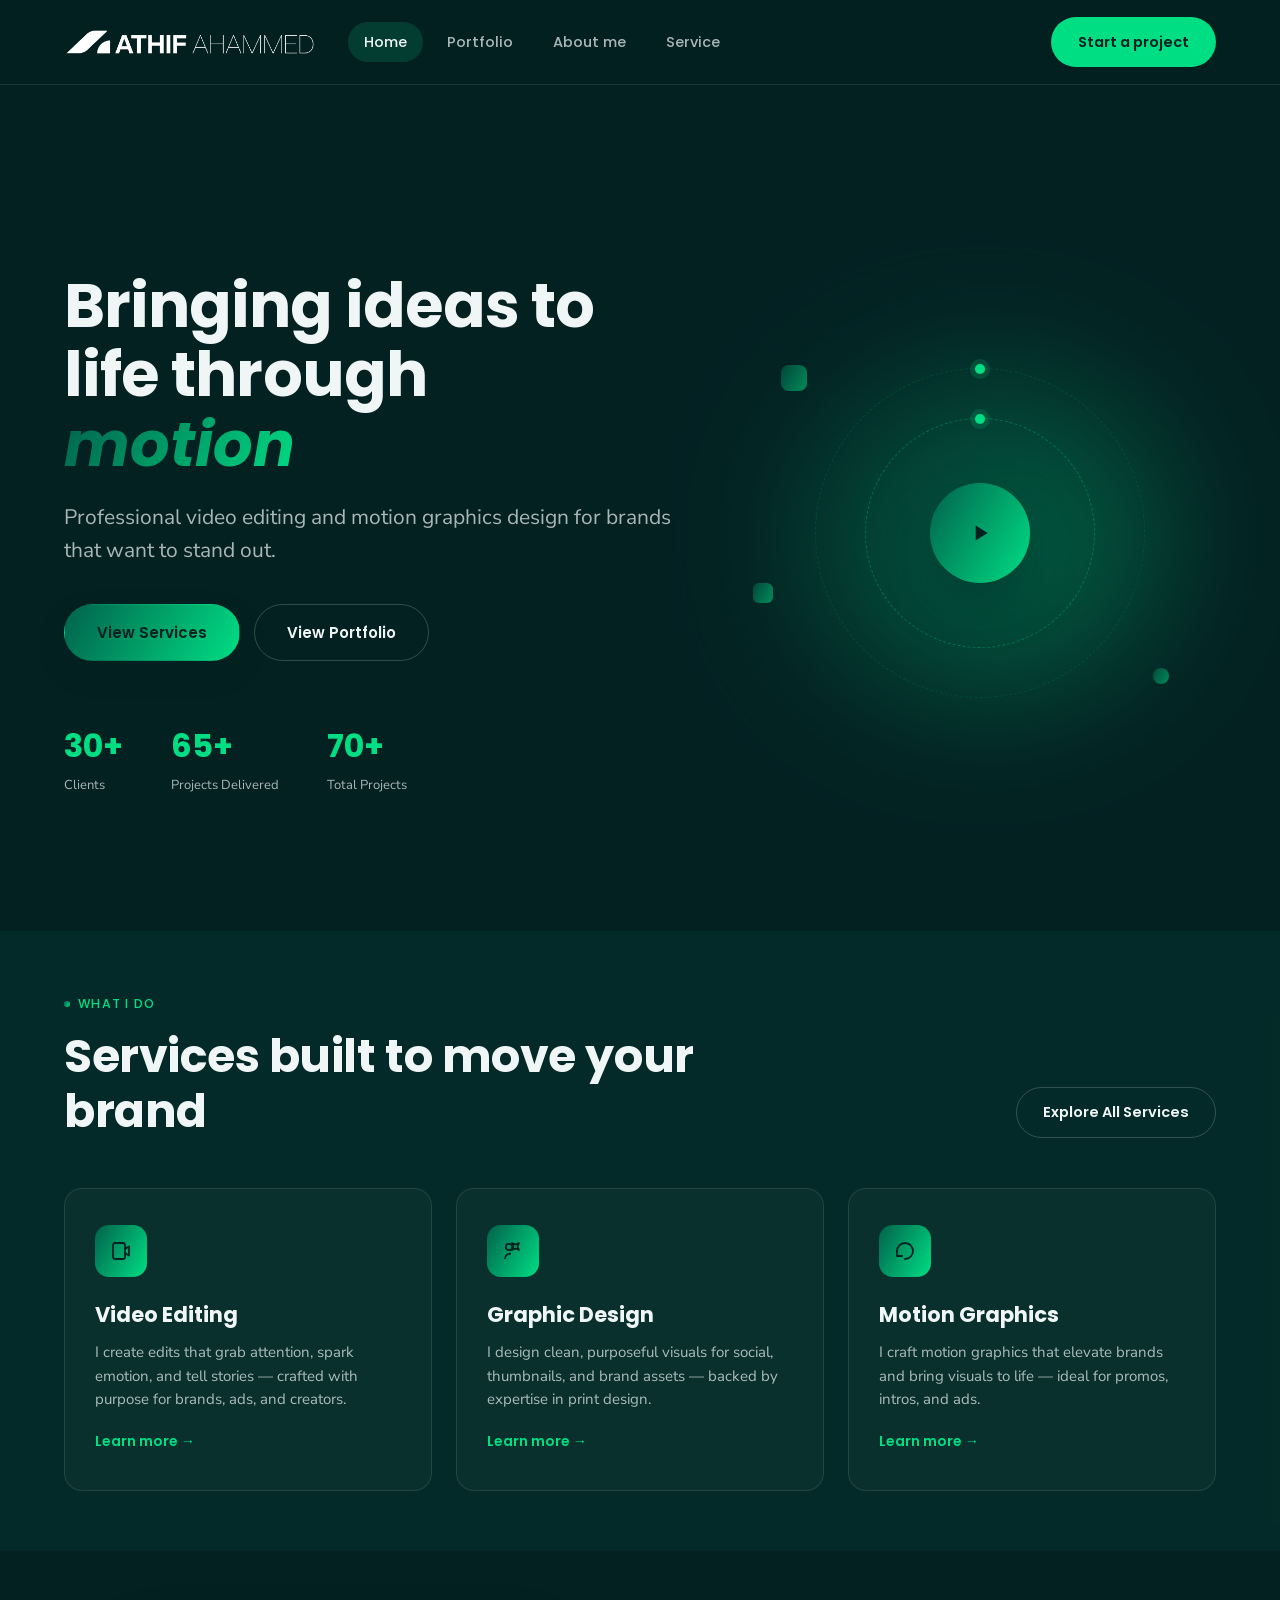
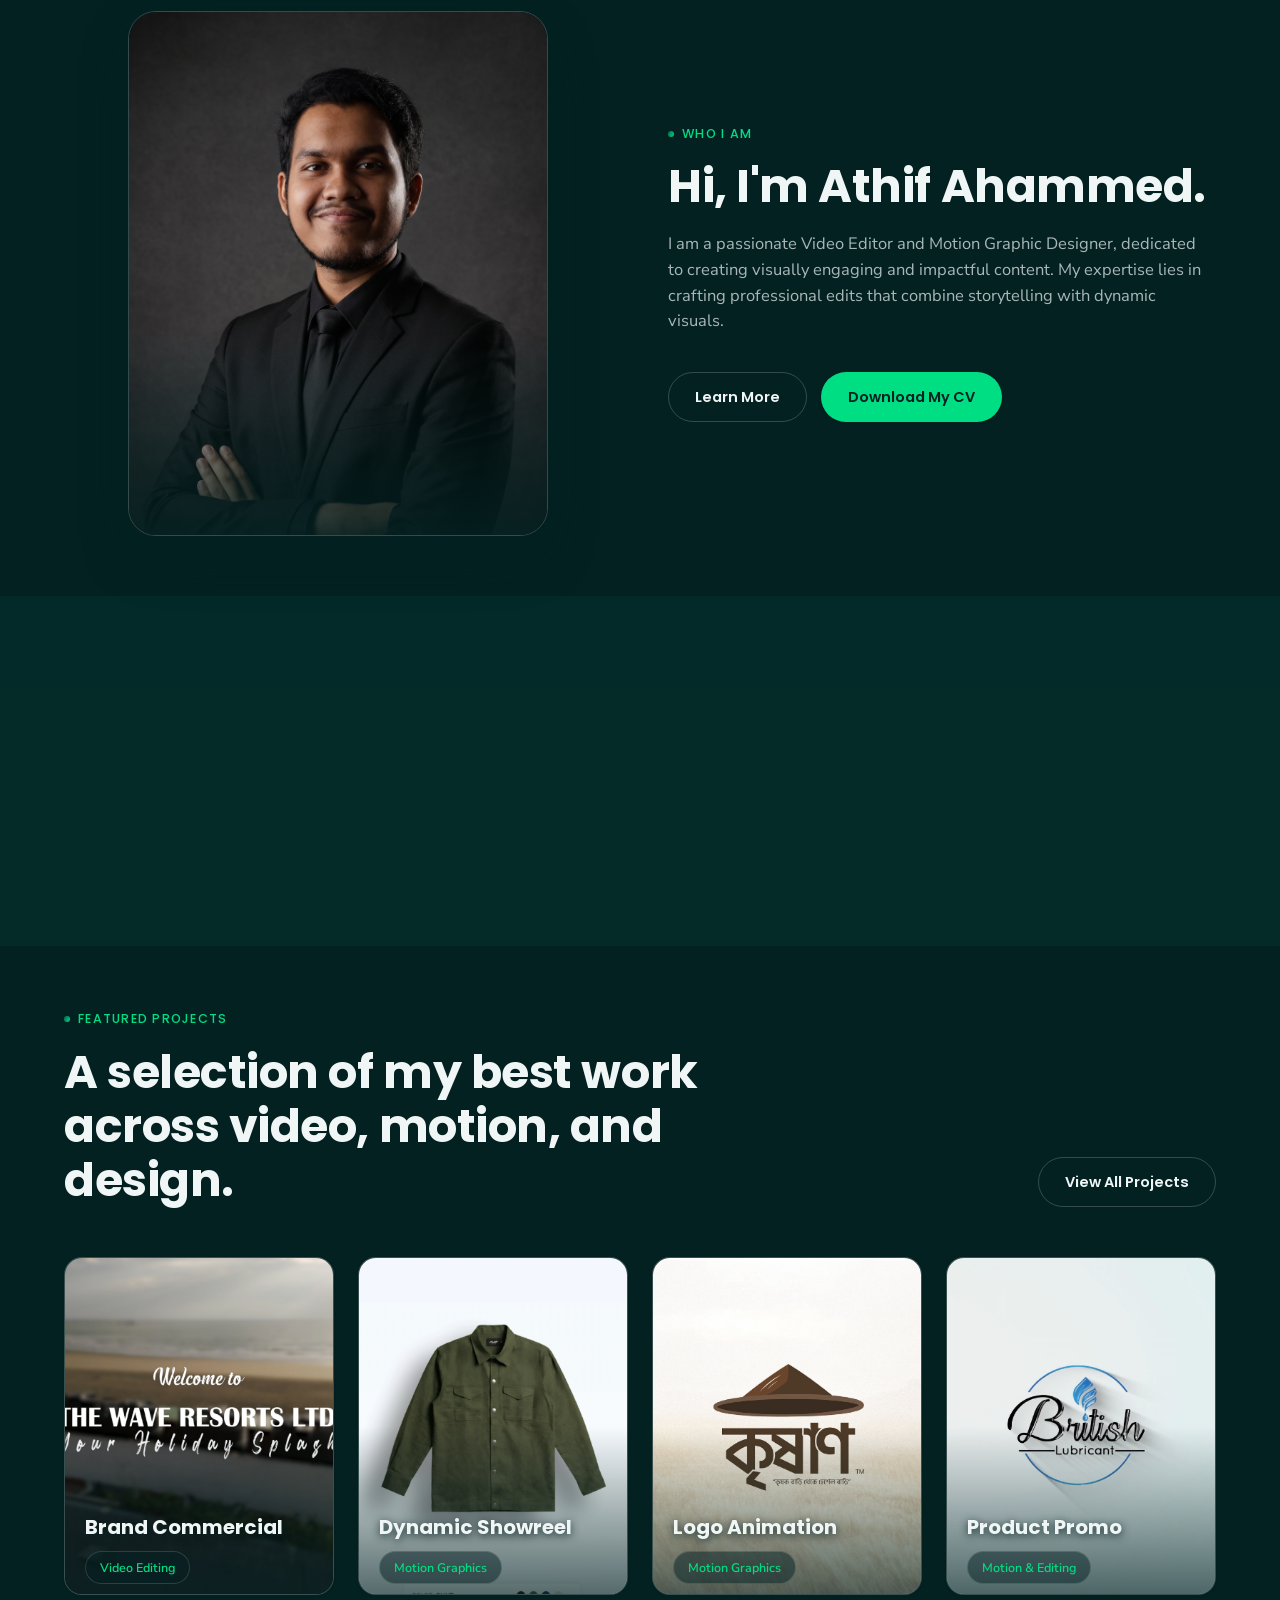
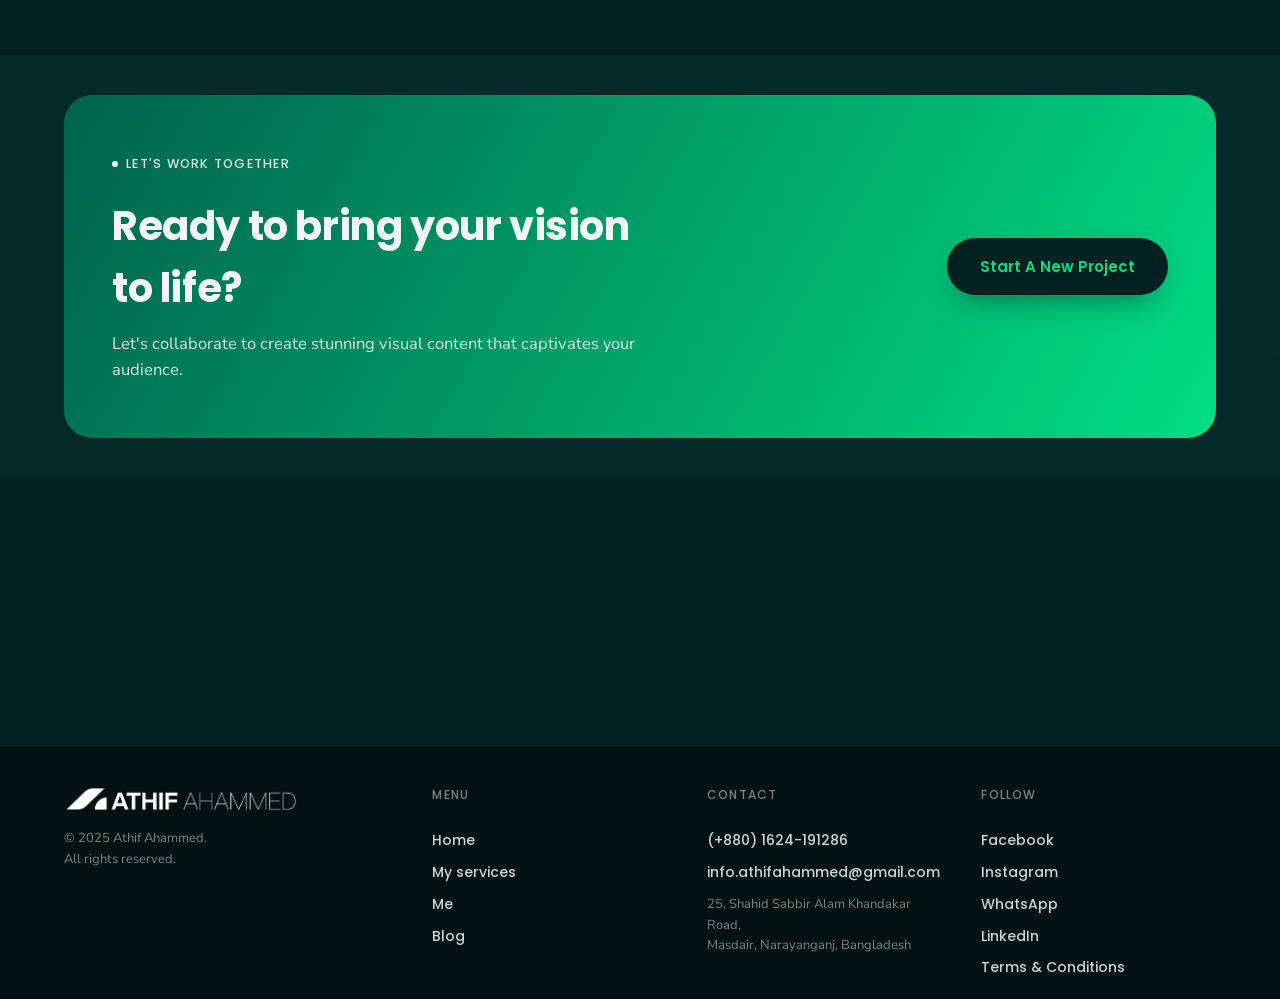
==== index.html @ 402d82b9 "update without large videos" ====
<!DOCTYPE html>
<html lang="en">
<head>
<meta charset="UTF-8">
<meta name="viewport" content="width=device-width, initial-scale=1.0">
<title>Athif Ahammed</title>
<meta name="description" content="Professional video editing and motion graphics design for brands that want to stand out.">
<link rel="preconnect" href="https://fonts.googleapis.com">
<link rel="preconnect" href="https://fonts.gstatic.com" crossorigin>
<link href="https://fonts.googleapis.com/css2?family=Nunito+Sans:opsz,wght@6..12,400;6..12,500;6..12,600;6..12,700&family=Poppins:wght@400;500;600;700;800&display=swap" rel="stylesheet"> 
<link rel="icon" type="image/svg+xml" href="assets/favicon.svg">
<link rel="stylesheet" href="styles.css">
</head>
<body>

<header class="site-header">
  <div class="container header-row">
    <a href="./" class="logo"><img class="logo-img" src="[data-uri]" alt="Athif Ahammed"></a>

    <nav class="main-nav" id="main-nav">
      <a href="./" class="active">Home</a>
      <a href="portfolio.html">Portfolio</a>
      <a href="about.html">About me</a>
      <a href="service.html">Service</a>
    </nav>

    <a href="#start" class="btn btn-primary header-cta">Start a project</a>
    <button class="nav-toggle" id="navToggle" aria-label="Toggle menu">
      <span></span><span></span><span></span>
    </button>
  </div>
</header>

<main>

  <!-- HERO -->
  <section class="hero hero-full" id="landing-page">
    <div class="container hero-grid">
      <div class="hero-copy hero-copy-wide">
        
        <h1 class="hero-title hero-title-lg reveal">Bringing ideas to life through <span class="text-gradient">motion</span></h1>
        <p class="hero-sub hero-sub-lg reveal">Professional video editing and motion graphics design for brands that want to stand out.</p>

        <div class="hero-actions reveal">
          <a href="service.html" class="btn btn-gradient btn-lg">View Services</a>
          <a href="portfolio.html" class="btn btn-outline btn-lg">View Portfolio</a>
        </div>

        <div class="hero-stats-row reveal">
          <div class="stat"><span class="stat-num" data-count="30">0+</span><span class="stat-label">Clients</span></div>
          <div class="stat"><span class="stat-num" data-count="65">0+</span><span class="stat-label">Projects Delivered</span></div>
          <div class="stat"><span class="stat-num" data-count="70">0+</span><span class="stat-label">Total Projects</span></div>
        </div>
      </div>

      <div class="hero-illustration reveal" aria-hidden="true">
        <div class="hero-blob"></div>
        <div class="orbit orbit-2"><span class="orbit-dot"></span></div>
        <div class="orbit orbit-1"><span class="orbit-dot"></span></div>
        <div class="hero-orb">
          <svg viewBox="0 0 24 24" width="26" height="26"><path fill="currentColor" d="M8 5v14l11-7z"/></svg>
        </div>
        <span class="float-shape shape-a"></span>
        <span class="float-shape shape-b"></span>
        <span class="float-shape shape-c"></span>
      </div>
    </div>
  </section>

  <!-- WHAT I DO -->
  <section class="section" id="what-i-do">
    <div class="container">
      <div class="section-head-row reveal">
        <div>
          <p class="section-eyebrow">What I Do</p>
          <h2 class="section-title">Services built to move your brand</h2>
        </div>
        <a href="service.html" class="btn btn-outline">Explore All Services</a>
      </div>

      <div class="services-grid reveal">
        <article class="service-card">
          <span class="service-icon" aria-hidden="true">
            <svg width="24" height="24" viewBox="0 0 24 24" fill="none"><path d="M4 6a2 2 0 0 1 2-2h8a2 2 0 0 1 2 2v12a2 2 0 0 1-2 2H6a2 2 0 0 1-2-2V6Z" stroke="currentColor" stroke-width="1.8"/><path d="m16 10 4-2.5v9L16 14" stroke="currentColor" stroke-width="1.8" stroke-linejoin="round"/></svg>
          </span>
          <h3>Video Editing</h3>
          <p>I create edits that grab attention, spark emotion, and tell stories — crafted with purpose for brands, ads, and creators.</p>
          <a href="service.html" class="service-link">Learn more →</a>
        </article>
        <article class="service-card">
          <span class="service-icon" aria-hidden="true">
            <svg width="24" height="24" viewBox="0 0 24 24" fill="none"><circle cx="8" cy="8" r="3.2" stroke="currentColor" stroke-width="1.8"/><path d="M4 20c0-3.3 2.7-5.5 6-5.5M14.5 5.5 18 4l-1.5 3.5L18 11l-3.5-1.5L11 11l1.5-3.5L11 4l3.5 1.5Z" stroke="currentColor" stroke-width="1.8" stroke-linejoin="round"/></svg>
          </span>
          <h3>Graphic Design</h3>
          <p>I design clean, purposeful visuals for social, thumbnails, and brand assets — backed by expertise in print design.</p>
          <a href="service.html" class="service-link">Learn more →</a>
        </article>
        <article class="service-card">
          <span class="service-icon" aria-hidden="true">
            <svg width="24" height="24" viewBox="0 0 24 24" fill="none"><path d="M4 12a8 8 0 1 1 8 8" stroke="currentColor" stroke-width="1.8" stroke-linecap="round"/><path d="M4 12v5h5" stroke="currentColor" stroke-width="1.8" stroke-linecap="round" stroke-linejoin="round"/></svg>
          </span>
          <h3>Motion Graphics</h3>
          <p>I craft motion graphics that elevate brands and bring visuals to life — ideal for promos, intros, and ads.</p>
          <a href="service.html" class="service-link">Learn more →</a>
        </article>
      </div>
    </div>
  </section>

 <!-- WHO I AM -->
  <section class="section who-i-am" id="who-i-am">
    <div class="container who-grid reveal">
      <div class="who-media">
        <div class="portrait-frame">
          <img src="assets/Man_wearing_black_suit_2K_202608011215.jpeg" alt="Athif Ahammed">
        </div>
      </div>
      <div class="who-content">
        <p class="section-eyebrow">Who I Am</p>
        <h2 class="section-title">Hi, I'm Athif Ahammed.</h2>
        <p class="body-text">I am a passionate Video Editor and Motion Graphic Designer, dedicated to creating visually engaging and impactful content. My expertise lies in crafting professional edits that combine storytelling with dynamic visuals.</p>

        <div class="hero-actions">
          <a href="about.html" class="btn btn-outline">Learn More</a>
          <a href="https://drive.google.com/uc?export=download&id=182Mb6pX3GTIovx2ajVMn74D-AsHTv60P" class="btn btn-primary" target="_blank" rel="noopener">Download My CV</a>
        </div>
      </div>
    </div>
  </section>

  <!-- CLIENTS -->
  <section class="section clients-section">
    <div class="container reveal">
      <p class="section-eyebrow">Clients I've Worked With</p>
      <h2 class="section-title small">Trusted by brands and businesses to deliver exceptional visual content.</h2>

      <div class="clients-row">
        
        <!-- Client 1 -->
        <a href="https://www.facebook.com/impactcommbd" target="_blank" rel="noopener">
          <img src="assets/Clinet 2-01.png" alt="Impact PR">
        </a>
        
        <!-- Client 2 -->
        <a href="https://www.facebook.com/aviothiq" target="_blank" rel="noopener">
          <img src="assets/Client 3-01.png" alt="Aviothiq">
        </a>
        
        <!-- Client 3 -->
        <a href="https://www.facebook.com/exstudio59" target="_blank" rel="noopener">
          <img src="assets/Clinet 1-01.png" alt="Ex Studio 59">
        </a>
        
        <!-- Client 4 -->
        <a href="https://www.facebook.com/thewaveresorts" target="_blank" rel="noopener">
          <img src="assets/Clinet 4-01.png" alt="The Wave Resorts">
        </a>

      </div>
    </div>
  </section>

 <!-- FEATURED PROJECTS -->
  <section class="section" id="featured-projects">
    <div class="container">
      <div class="section-head-row reveal">
        <div>
          <p class="section-eyebrow">Featured Projects</p>
          <h2 class="section-title">A selection of my best work across video, motion, and design.</h2>
        </div>
        <a href="portfolio.html" class="btn btn-outline">View All Projects</a>
      </div>

      <div class="projects-grid reveal">
        
        <!-- CARD SLOT 1 -->
        <div class="project-flip-card">
          <div class="project-flip-inner">
            <!-- Front -->
            <a class="project-card project-front" href="portfolio.html">
              <img src="assets/project-pic-1-01.jpg" alt="Brand Commercial">
              <div class="project-info">
                <h3 class="project-title">Brand Commercial</h3>
                <span class="project-category">Video Editing</span>
              </div>
            </a>
            <!-- Back -->
            <a class="project-card project-back" href="portfolio.html">
              <img src="assets/project-pic-5-01.jpg" alt="Corporate Event">
              <div class="project-info">
                <h3 class="project-title">App Promotion</h3>
                <span class="project-category">Motion Graphics</span>
              </div>
            </a>
          </div>
        </div>

        <!-- CARD SLOT 2 -->
        <div class="project-flip-card">
          <div class="project-flip-inner">
            <!-- Front -->
            <a class="project-card project-front" href="portfolio.html">
              <img src="assets/project-pic-2-01.jpg" alt="Dynamic Showreel">
              <div class="project-info">
                <h3 class="project-title">Dynamic Showreel</h3>
                <span class="project-category">Motion Graphics</span>
              </div>
            </a>
            <!-- Back -->
            <a class="project-card project-back" href="portfolio.html">
              <img src="assets/project-pic-6-01.jpg" alt="Typography Animation">
              <div class="project-info">
                <h3 class="project-title">Brand Identity</h3>
                <span class="project-category">Graphic Design</span>
              </div>
            </a>
          </div>
        </div>

        <!-- CARD SLOT 3 -->
        <div class="project-flip-card">
          <div class="project-flip-inner">
            <!-- Front -->
            <a class="project-card project-front" href="portfolio.html">
              <img src="assets/project-pic-3-01.jpg" alt="Logo Animation">
              <div class="project-info">
                <h3 class="project-title">Logo Animation</h3>
                <span class="project-category">Motion Graphics</span>
              </div>
            </a>
            <!-- Back -->
            <a class="project-card project-back" href="portfolio.html">
              <img src="assets/project-pic-7-01.jpg" alt="TikTok / Reels">
              <div class="project-info">
                <h3 class="project-title">Menu Card Design</h3>
                <span class="project-category">Graphic Design</span>
              </div>
            </a>
          </div>
        </div>

        <!-- CARD SLOT 4 -->
        <div class="project-flip-card">
          <div class="project-flip-inner">
            <!-- Front -->
            <a class="project-card project-front" href="portfolio.html">
              <img src="assets/project-pic-4-01.jpg" alt="Product Promo">
              <div class="project-info">
                <h3 class="project-title">Product Promo</h3>
                <span class="project-category">Motion & Editing</span>
              </div>
            </a>
            <!-- Back -->
            <a class="project-card project-back" href="portfolio.html">
              <img src="assets/project-pic-8-01.jpg" alt="Documentary Teaser">
              <div class="project-info">
                <h3 class="project-title">Slideshow</h3>
                <span class="project-category">Motion Graphics</span>
              </div>
            </a>
          </div>
        </div>

      </div>
    </div>
  </section>

  <!-- CTA -->
  <section class="section cta-section" id="start">
    <div class="container reveal">
      <div class="cta-box">
        <div class="cta-copy">
          <p class="eyebrow">Let's Work Together</p>
          <h2 class="cta-title">Ready to bring your vision to life?</h2>
          <p class="cta-sub">Let's collaborate to create stunning visual content that captivates your audience.</p>
        </div>
        <a href="mailto:info.athifahammed@gmail.com" class="btn btn-invert btn-lg">Start A New Project</a>
      </div>
    </div>
  </section>

  <!-- NEWSLETTER -->
  <section class="section newsletter-section">
    <div class="container reveal">
      <div class="newsletter-row">
        <div>
          <p class="section-eyebrow" style="margin-bottom:6px;">Stay Inspired</p>
          <p class="newsletter-copy">Get creative tips, project updates, and exclusive resources — straight to your inbox.</p>
        </div>
        <form class="newsletter-form" onsubmit="return false;">
          <input type="email" placeholder="Your email address" required>
          <button type="submit" aria-label="Subscribe">→</button>
        </form>
      </div>
    </div>
  </section>

</main>

<footer class="site-footer">
  <div class="container footer-grid">
    <div class="footer-brand">
      <a href="./" class="logo"><img class="logo-img" src="[data-uri]" alt="Athif Ahammed"></a>
      <p>© 2025 Athif Ahammed.<br>All rights reserved.</p>
    </div>

    <div class="footer-col">
      <h4>Menu</h4>
      <a href="./">Home</a>
      <a href="service.html">My services</a>
      <a href="about.html">Me</a>
      <a href="blog.html">Blog</a>
    </div>

    <div class="footer-col">
      <h4>Contact</h4>
      <a href="tel:+8801624191286">(+880) 1624-191286</a>
      <a href="mailto:info.athifahammed@gmail.com">info.athifahammed@gmail.com</a>
      <span class="footer-address">25, Shahid Sabbir Alam Khandakar Road,<br>Masdair, Narayanganj, Bangladesh</span>
    </div>

    <div class="footer-col">
      <h4>Follow</h4>
      <a href="https://www.facebook.com/m.athif.ahammed" target="_blank" rel="noopener">Facebook</a>
      <a href="https://www.instagram.com/athif.ahammed_/" target="_blank" rel="noopener">Instagram</a>
      <a href="http://wa.me/+88016724191286" target="_blank" rel="noopener">WhatsApp</a>
      <a href="https://www.linkedin.com/in/athif56/" target="_blank" rel="noopener">LinkedIn</a>
      <a href="terms.html">Terms &amp; Conditions</a>
    </div>
  </div>
</footer>

<script src="script.js"></script>
</body>
</html>
---- styles.css ----
/* =====================================================================
   Athif Ahammed — portfolio
   Strict rule: strictly 4 brand colors used (Dark Theme) + Brand Fonts
   ===================================================================== */

:root{
  /* ---- brand palette (only these four) ---- */
  --c-dark:    #042122;
  --c-teal:    #01624c;
  --c-mint:    #00de84;
  --c-light:   #f0f6f6;

  /* ---- roles for Dark Theme ---- */
  --bg:      var(--c-dark);
  --surface: rgba(240, 246, 246, 0.03);      /* Faint light for cards */
  --band:    rgba(1, 98, 76, 0.15);          /* Subtle teal band for alternating sections */
  --ink:     var(--c-light);                 /* Light text on dark bg */
  --ink-dim: rgba(240, 246, 246, 0.7);       /* Dimmed light text */
  --ink-faint: rgba(240, 246, 246, 0.4);
  --line:    rgba(240, 246, 246, 0.1);
  --line-strong: rgba(240, 246, 246, 0.2);
  --on-dark: var(--c-dark);          
  --on-dark-dim: rgba(4, 33, 34, 0.8);
  --accent:  var(--c-mint);
  --gradient: linear-gradient(120deg, var(--c-teal) 0%, var(--c-mint) 100%);

  --radius-lg: 28px;
  --radius: 18px;
  --radius-sm: 10px;
  --radius-pill: 999px;

  /* ---- Brand Fonts ---- */
  --font-display: 'Poppins', sans-serif;
  --font-body: 'Nunito Sans', sans-serif;
  --font-mono: 'Poppins', sans-serif; /* Replaced the old monospace font to stick strictly to your brand fonts */
  
  --container: 1200px;

  --shadow-sm: 0 1px 2px rgba(4,33,34,.5), 0 1px 1px rgba(4,33,34,.3);
  --shadow-md: 0 12px 32px -12px rgba(4,33,34,.6);
  --shadow-lg: 0 24px 60px -20px rgba(4,33,34,.8);
}

*{ box-sizing: border-box; margin:0; padding:0; }
html{ scroll-behavior: smooth; }
body{
  background: var(--bg);
  color: var(--ink);
  font-family: var(--font-body);
  line-height: 1.55;
  -webkit-font-smoothing: antialiased;
  overflow-x: hidden;
}
img{ max-width:100%; display:block; }
a{ color:inherit; text-decoration:none; }
.container{ max-width: var(--container); margin: 0 auto; padding: 0 24px; }

::selection{ background: var(--c-mint); color: var(--c-dark); }
a:focus-visible, button:focus-visible, input:focus-visible{
  outline: 2px solid var(--c-mint);
  outline-offset: 3px;
}

/* ===== Header ===== */
.site-header{
  position: sticky; top:0; z-index: 50;
  background: rgba(4, 33, 34, 0.86); /* Dark background with blur */
  backdrop-filter: blur(12px);
  border-bottom: 1px solid var(--line);
}
.header-row{ display:flex; align-items:center; gap: 32px; height: 84px; }
.logo{ display:flex; align-items:center; white-space: nowrap; }
.logo-img{ height: 28px; width: auto; display:block; filter: brightness(0) invert(1); } /* Make logo white for dark theme */
.footer-brand .logo-img{ height: 26px; }

.main-nav{ display:flex; gap: 8px; margin-right: auto; }
.main-nav a{
  font-family: var(--font-display);
  font-size: 14.5px; font-weight: 500;
  color: var(--ink-dim);
  padding: 9px 16px;
  border-radius: var(--radius-pill);
  transition: color .15s, background .15s;
}
.main-nav a:hover{ color: var(--ink); background: rgba(240, 246, 246, 0.05); }
.main-nav a.active{ color: var(--ink); background: rgba(0, 222, 132, 0.15); }

.header-cta{ white-space: nowrap; }
.nav-toggle{
  display:none; flex-direction:column; gap:5px;
  background:none; border:none; cursor:pointer; padding: 8px;
}
.nav-toggle span{ width:22px; height:2px; background: var(--ink); display:block; }

/* ===== Buttons ===== */
.btn{
  display:inline-flex; align-items:center; justify-content:center;
  font-family: var(--font-display);
  font-size: 14.5px; font-weight: 600;
  padding: 13px 26px;
  border-radius: var(--radius-pill);
  border: 1.5px solid transparent;
  transition: transform .15s ease, background .15s ease, color .15s ease, border-color .15s ease, box-shadow .15s ease;
  cursor: pointer;
}
.btn:hover{ transform: translateY(-2px); }
.btn-primary{ background: var(--c-mint); color: var(--c-dark); box-shadow: var(--shadow-sm); }
.btn-primary:hover{ background: var(--c-light); }
.btn-outline{ border-color: var(--line-strong); color: var(--ink); background: transparent; }
.btn-outline:hover{ border-color: var(--c-mint); color: var(--c-mint); }
.btn-ghost{ color: var(--ink-dim); font-size: 14px; padding: 10px 16px; }
.btn-ghost:hover{ color: var(--c-mint); }
.btn-gradient{ background: var(--gradient); color: var(--c-dark); box-shadow: var(--shadow-md); }
.btn-gradient:hover{ filter: brightness(1.15); }
.btn-invert{ background: var(--c-dark); color: var(--c-mint); box-shadow: var(--shadow-md); }
.btn-invert:hover{ background: var(--c-teal); color: var(--c-light); }
.btn-lg{ padding: 16px 32px; font-size: 15px; }

/* ===== Reveal on scroll / load ===== */
.reveal{ opacity:0; transform: translateY(20px); transition: opacity .7s ease, transform .7s ease; }
.reveal.in-view{ opacity:1; transform: translateY(0); }
.eyebrow.reveal{ transition-delay: .05s; }
.hero-title.reveal{ transition-delay: .18s; }
.hero-sub.reveal{ transition-delay: .34s; }
.hero-actions.reveal{ transition-delay: .48s; }
.hero-stats-row.reveal{ transition-delay: .62s; }
.hero-illustration.reveal{ transition-delay: .3s; }

/* ===== Eyebrows / section titles ===== */
.eyebrow, .section-eyebrow{
  font-family: var(--font-mono);
  font-weight: 500;
  font-size: 12.5px;
  letter-spacing: .1em;
  text-transform: uppercase;
  color: var(--c-mint);
  margin-bottom: 16px;
  display:inline-block;
}
.eyebrow::before, .section-eyebrow::before{
  content: ''; display:inline-block; width:6px; height:6px; border-radius:50%;
  background: var(--gradient); margin-right: 8px; transform: translateY(-1px);
}
.section-title{
  font-family: var(--font-display);
  font-weight: 700;
  font-size: clamp(28px, 3.6vw, 46px);
  line-height: 1.18;
  letter-spacing: -.01em;
  color: var(--ink);
  max-width: 22ch;
}
.section-title.small{ font-size: clamp(18px,2vw,22px); font-weight:500; color: var(--ink-dim); max-width: 46ch; }

/* ===== Hero ===== */
.hero{ min-height: 94vh; display:flex; align-items:center; padding: 110px 0 60px; }
.hero-grid{ display:grid; grid-template-columns: 1.15fr .85fr; gap: 40px; align-items:center; }
.hero-full{ text-align: left; }
.hero-copy-wide{ max-width: 720px; }
.hero-title-lg{ font-size: clamp(44px, 6.2vw, 78px); max-width: 15ch; padding-right: .05em; }
.hero-title{
  font-family: var(--font-display);
  font-weight: 700;
  font-size: clamp(38px, 5vw, 62px);
  line-height: 1.12;
  letter-spacing: -.015em;
  color: var(--ink);
  max-width: 14ch;
}
.hero-title .text-gradient{
  background: var(--gradient);
  -webkit-background-clip: text; background-clip: text;
  color: transparent;
  font-style: italic;
  letter-spacing: 0;
  padding-right: .1em;
  margin-right: -.1em;
  display: inline-block;
}
.hero-sub{ margin-top: 22px; font-size: 18px; color: var(--ink-dim); max-width: 46ch; }
.hero-sub-lg{ font-size: 21px; max-width: 54ch; }
.hero-actions{ display:flex; gap:14px; margin-top: 34px; flex-wrap: wrap; padding: 4px 4px 4px 0; }
.hero-stats-row{ display:flex; gap: 48px; margin-top: 56px; flex-wrap: wrap; }
.hero-stats-row .stat{ padding:0; margin:0; border:none; }

/* Hero illustration */
.hero-illustration{ position:relative; height: 420px; }
.hero-illustration .hero-blob{
  position:absolute; inset: 12%;
  background: var(--gradient);
  filter: blur(70px);
  opacity: .38;
  border-radius: 50%;
  animation: heroPulse 7s ease-in-out infinite;
}
.hero-orb{
  position:absolute; top:50%; left:50%;
  width: 100px; height:100px; margin: -50px 0 0 -50px;
  border-radius: 50%;
  background: var(--gradient);
  display:flex; align-items:center; justify-content:center;
  color: var(--c-dark);
  box-shadow: var(--shadow-lg);
  z-index: 2;
}
.orbit{
  position:absolute; top:50%; left:50%;
  border: 1.5px dashed rgba(0,222,132,.32);
  border-radius: 50%;
  transform: translate(-50%,-50%);
}
.orbit-1{ width: 230px; height:230px; animation: heroSpin 20s linear infinite; }
.orbit-2{ width: 330px; height:330px; border-color: rgba(1,98,76,.5); animation: heroSpin 28s linear infinite reverse; }
.orbit-dot{
  position:absolute; top:-5px; left:50%;
  width:10px; height:10px; margin-left:-5px;
  border-radius:50%; background: var(--c-mint);
  box-shadow: 0 0 0 5px rgba(0,222,132,.16);
}
.float-shape{ position:absolute; border-radius: 30%; background: var(--gradient); opacity:.55; }
.shape-a{ width:26px; height:26px; top:10%; left:8%; animation: heroFloat 5s ease-in-out infinite; }
.shape-b{ width:16px; height:16px; bottom:14%; right:10%; border-radius:50%; animation: heroFloat 6s ease-in-out infinite 1s; }
.shape-c{ width:20px; height:20px; top:62%; left:2%; animation: heroFloat 7s ease-in-out infinite .5s; }

@keyframes heroSpin{ to{ transform: translate(-50%,-50%) rotate(360deg); } }
@keyframes heroFloat{ 0%,100%{ transform: translateY(0); } 50%{ transform: translateY(-14px); } }
@keyframes heroPulse{ 0%,100%{ transform: scale(1); opacity:.38; } 50%{ transform: scale(1.07); opacity:.5; } }

/* ===== Sections ===== */
.section{ padding: 60px 0; min-height: auto; display:flex; align-items:center; }
.section > .container{ width: 100%; }
main > section:nth-of-type(odd){ background: var(--bg); }
main > section:nth-of-type(even){ background: var(--band); }
.section-head-row{ display:flex; justify-content:space-between; align-items:flex-end; gap: 24px; flex-wrap:wrap; margin-bottom: 50px; }

/* ===== Services ===== */
.services-grid{ display:grid; grid-template-columns: repeat(3,1fr); gap: 24px; }
.service-card{
  background: var(--surface);
  border: 1px solid var(--line);
  border-radius: var(--radius);
  padding: 36px 30px;
  transition: transform .2s ease, box-shadow .2s ease, border-color .2s ease;
}
.service-card:hover{ transform: translateY(-4px); box-shadow: var(--shadow-md); border-color: var(--line-strong); }
.service-icon{
  width: 52px; height:52px; border-radius: 14px;
  background: var(--gradient);
  display:flex; align-items:center; justify-content:center;
  color: var(--c-dark); margin-bottom: 22px;
}
.service-card h3{ font-family: var(--font-display); font-size: 21px; margin-bottom: 10px; }
.service-card p{ color: var(--ink-dim); font-size: 15px; margin-bottom: 18px; }
.service-link{ font-family: var(--font-display); font-size: 14px; font-weight:600; color: var(--c-mint); display:inline-flex; align-items:center; gap:6px; }
.service-link:hover{ gap: 10px; color: var(--c-light); }

/* ===== Portrait Frame (Who I Am) ===== */
.portrait-frame { 
  position: relative; 
  border-radius: var(--radius-lg); 
  overflow: hidden; 
  box-shadow: var(--shadow-lg);
  aspect-ratio: 4 / 5;
  max-width: 420px;
  margin: 0 auto;
  border: 1px solid var(--line-strong);
  
  /* Apply continuous floating animation */
  animation: cardFloat 4s ease-in-out infinite; /* Slightly slower (6s) for a premium, calm feel */
}

/* Pause the animation when mouse hovers over the picture */
.portrait-frame:hover {
  animation-play-state: paused;
}

.portrait-frame img { 
  width: 100%; 
  height: 100%; 
  object-fit: cover; 
}

.portrait-frame::after {
  content: ''; 
  position: absolute; 
  inset: 0;
  /* Adds a smooth dark fade at the bottom so it blends with the background */
  background: linear-gradient(180deg, rgba(4, 33, 34, 0) 60%, rgba(4, 33, 34, 0.85) 100%);
}


/* Transparent play button */
.play-btn{
  position:absolute; top:50%; left:50%; transform: translate(-50%,-50%); z-index:1;
  width: 80px; height:80px; border-radius:50%;
  background: rgba(1, 98, 76, 0.5); /* Transparent Teal */
  backdrop-filter: blur(6px); /* Glass Blur Effect */
  color: var(--c-light);
  display:flex; align-items:center; justify-content:center;
  box-shadow: var(--shadow-lg);
  transition: transform .2s ease, background .2s ease;
}
.play-btn:hover{ 
  transform: translate(-50%,-50%) scale(1.08); 
  background: rgba(1, 98, 76, 0.75); 
}

/* ===== Who I Am ===== */
.who-grid{ display:grid; grid-template-columns: 1fr 1fr; gap: 56px; align-items:center; }
.who-media{ position:relative; }
.body-text{ color: var(--ink-dim); font-size: 16.5px; margin-top: 18px; max-width: 54ch; }
.stats-strip{ display:flex; margin-top: 40px; border-top: 1px solid var(--line); padding-top: 28px; }
.stat{ padding-right: 32px; margin-right: 32px; border-right: 1px solid var(--line); }
.stat:last-child{ border-right:none; margin-right:0; padding-right:0; }
.stat-num{
  display:block; font-family: var(--font-display); font-weight:700;
  font-size: 32px; color: var(--c-mint);
}
.stat-label{ display:block; font-size: 13px; color: var(--ink-dim); margin-top: 4px; }

/* ===== Clients ===== */
.clients-row{
  display:flex; 
  flex-wrap:wrap; 
  justify-content:center; /* Ekhane center kora hoyeche jate majhkhan theke show kore */
  align-items:center;
  gap: 56px; 
  margin-top: 40px;
}

.clients-row img{ 
  height: 100px; 
  width: auto; 
  max-width: 180px;
  opacity: 0.5; 
  filter: brightness(0) invert(1); 
  transition: opacity .3s ease, transform .3s ease; 
}

.clients-row a:hover img{ 
  opacity: 1; 
  filter: brightness(0) invert(1); 
  transform: translateY(-4px); 
}



/* ==============================================
   Featured Projects - Individual 3D Flip Cards
   ============================================== */
.projects-grid { 
  display: grid; 
  grid-template-columns: repeat(4, 1fr); 
  gap: 24px; 
}

/* Continuous Floating Animation */
@keyframes cardFloat {
  0%, 100% { transform: translateY(0); }
  50%      { transform: translateY(-8px); }
}

/* Individual Flip Container */
.project-flip-card {
  perspective: 2000px;
  width: 100%;
  aspect-ratio: 4/5;
  animation: cardFloat 5s ease-in-out infinite;
}

/* Staggered delay for the float wave */
.project-flip-card:nth-child(1) { animation-delay: 0s; }
.project-flip-card:nth-child(2) { animation-delay: 1.2s; }
.project-flip-card:nth-child(3) { animation-delay: 2.4s; }
.project-flip-card:nth-child(4) { animation-delay: 3.6s; }

/* Pause float and add slight lift on hover */
.project-flip-card:hover {
  animation-play-state: paused;
}

/* Inner wrapper that rotates */
.project-flip-inner {
  position: relative;
  width: 100%;
  height: 100%;
  transition: transform 1.2s cubic-bezier(0.4, 0, 0.2, 1);
  transform-style: preserve-3d;
}

.project-flip-inner.is-flipped {
  transform: rotateY(180deg);
}

/* Front and Back positioning (Forces them to perfectly overlap) */
.project-front, .project-back {
  position: absolute;
  top: 0;
  left: 0;
  width: 100%;
  height: 100%;
  -webkit-backface-visibility: hidden;
  backface-visibility: hidden;
}

.project-back {
  transform: rotateY(180deg);
}

/* Base Card Styling */
.project-card {
  border-radius: var(--radius);
  overflow: hidden; 
  border: 1px solid var(--line-strong);
  box-shadow: var(--shadow-sm);
  display: block;
  background: var(--surface);
  transition: box-shadow .35s ease, border-color .35s ease;
}

.project-card img {
  width: 100%; 
  height: 100%; 
  object-fit: cover;
  transition: transform .6s cubic-bezier(0.4, 0, 0.2, 1);
}

.project-flip-card:hover .project-card img {
  transform: scale(1.08); /* Zoom image on hover */
}

/* Cinematic Overlay */
.project-card::after {
  content: '';
  position: absolute;
  inset: 0;
  background: linear-gradient(to top, rgba(4, 33, 34, 0.95) 0%, rgba(4, 33, 34, 0) 50%);
  opacity: 0.7;
  transition: opacity .35s ease;
  pointer-events: none;
}

/* Hover Glow & Darker Overlay */
.project-flip-card:hover .project-card {
  box-shadow: 0 16px 32px -10px rgba(0, 222, 132, 0.25);
  border-color: rgba(0, 222, 132, 0.4);
}
.project-flip-card:hover .project-card::after {
  opacity: 1;
}

/* Project Info Container */
.project-info {
  position: absolute;
  left: 20px;
  bottom: 20px;
  z-index: 2;
  transition: transform .35s ease;
  transform: translateY(10px);
}
.project-flip-card:hover .project-info {
  transform: translateY(0);
}

/* Main Project Title */
.project-title {
  font-family: var(--font-display);
  font-size: 20px;
  font-weight: 700;
  color: var(--c-light);
  margin-bottom: 8px;
  text-shadow: 0 2px 8px rgba(4, 33, 34, 0.9);
}

/* Category Tag (Glassmorphism) */
.project-category {
  display: inline-block;
  font-family: var(--font-body);
  font-size: 12.5px;
  font-weight: 600;
  color: var(--c-mint);
  background: rgba(4, 33, 34, 0.5);
  backdrop-filter: blur(8px);
  -webkit-backdrop-filter: blur(8px);
  border: 1px solid rgba(240, 246, 246, 0.15);
  padding: 6px 14px;
  border-radius: var(--radius-pill);
  transition: all .35s ease;
}

.project-flip-card:hover .project-category {
  background: var(--c-mint);
  color: var(--c-dark);
  border-color: var(--c-mint);
  box-shadow: 0 4px 12px rgba(0, 222, 132, 0.3);
}
  /* ==============================================
   3D Flip Container Setup for Featured Projects
   ============================================== */
.projects-flip-container {
  perspective: 2000px;
  position: relative;
  width: 100%;
}

.projects-flip-inner {
  position: relative;
  width: 100%;
  transition: transform 1.2s cubic-bezier(0.4, 0, 0.2, 1);
  transform-style: preserve-3d;
}

.projects-flip-inner.is-flipped {
  transform: rotateY(180deg); 
}

.projects-page {
  width: 100%;
  -webkit-backface-visibility: hidden;
  backface-visibility: hidden;
}

.projects-front {
  position: relative;
  z-index: 2;
  transform: rotateY(0deg);
}

.projects-back {
  position: absolute;
  top: 0;
  left: 0;
  height: 100%;
  transform: rotateY(180deg);
}
/* ===== CTA banner ===== */
.cta-section{ padding: 40px 0; }
.cta-box{
  background: var(--gradient);
  border-radius: var(--radius-lg);
  padding: 56px 48px;
  color: var(--c-dark);
  display:flex; align-items:center; justify-content:space-between; gap: 32px;
  flex-wrap: wrap;
}
.cta-box .eyebrow{ color: rgba(240, 246, 246, 0.9); }
.cta-box .eyebrow::before{ background: var(--c-light); }
.cta-copy{ max-width: 560px; }
.cta-title{
  font-family: var(--font-display); font-weight:700; color: var(--c-light);
  font-size: clamp(26px,3.4vw,40px); margin: 6px 0 12px; letter-spacing: -.01em;
}
.cta-sub{ color: rgba(240, 246, 246, 0.9); font-size: 16.5px; }

/* ===== Newsletter ===== */
.newsletter-section{ padding: 40px 0 60px; }
.newsletter-row{
  display:flex; justify-content:space-between; align-items:center; gap:32px; flex-wrap:wrap;
  background: var(--surface); border: 1px solid var(--line); border-radius: var(--radius-lg);
  padding: 44px 48px;
}
.newsletter-copy{ color: var(--ink-dim); max-width: 40ch; font-size: 15.5px; }
.newsletter-form{ display:flex; border: 1.5px solid var(--line-strong); border-radius: var(--radius-pill); overflow:hidden; }
.newsletter-form input{
  background:none; border:none; padding: 14px 20px; color: var(--ink);
  font-family: var(--font-body); font-size: 14px; width: 260px;
}
.newsletter-form input::placeholder{ color: var(--ink-faint); }
.newsletter-form button{
  background: var(--c-teal); border:none; color: var(--c-light);
  width: 52px; font-size: 18px; cursor:pointer; transition: background .15s;
}
.newsletter-form button:hover{ background: var(--c-mint); color: var(--c-dark); }

/* ===== Footer ===== */
.site-footer{ background: rgba(2, 17, 18, 1); border-top: 1px solid var(--line); color: rgba(240,246,246,.85); }
.footer-grid{
  display:grid; grid-template-columns: 1.4fr 1fr 1fr 1fr; gap: 40px;
  padding: 40px 24px 20px; 
}
.footer-brand p{ color: rgba(240,246,246,.5); font-size: 13px; margin-top: 16px; line-height:1.6; }
.footer-col h4{
  font-family: var(--font-mono); font-weight: 500; font-size:12px; letter-spacing:.1em; text-transform:uppercase;
  color: rgba(240,246,246,.5); margin-bottom: 16px;
}
.footer-col{ display:flex; flex-direction:column; gap: 10px; }
.footer-col a{ font-family: var(--font-display); font-size: 14px; font-weight: 500; color: rgba(240,246,246,.85); transition: color .15s; }
.footer-col a:hover{ color: var(--c-mint); }
.footer-address{ font-size: 13px; color: rgba(240,246,246,.5); line-height:1.6; }

/* ===== Placeholder pages ===== */
.placeholder-section{ padding-top: 140px; text-align:center; }

/* ===== Responsive ===== */
@media (max-width: 980px){
  .hero-grid{ grid-template-columns: 1fr; }
  .hero-illustration{ height: 280px; max-width: 320px; margin: 0 auto; }
  .hero-stats-row{ gap: 32px; }
  .main-nav{ display:none; }
  .nav-toggle{ display:flex; }
  .header-cta{ display:none; }
  .services-grid{ grid-template-columns: 1fr; }
  .who-grid{ grid-template-columns: 1fr; gap: 36px; }
  .projects-grid{ grid-template-columns: repeat(2,1fr); }
  .footer-grid{ grid-template-columns: 1fr 1fr; }
  .cta-box{ justify-content:flex-start; }
  
  #main-nav.open {
    background: var(--c-dark) !important;
    border-bottom: 1px solid var(--line) !important;
  }
}
@media (max-width: 560px){
  .projects-grid{ grid-template-columns: 1fr; }
  .footer-grid{ grid-template-columns: 1fr; }
  .stats-strip{ flex-wrap:wrap; gap: 20px 0; }
  .stat{ border-right:none; margin-right:0; padding-right:0; width: 50%; }
  .newsletter-row{ flex-direction:column; align-items:flex-start; padding: 32px 24px; }
  .newsletter-form input{ width: 100%; }
  .cta-box{ padding: 40px 28px; }
}

@media (prefers-reduced-motion: reduce){
  html{ scroll-behavior:auto; }
  .reveal{ transition:none; opacity:1; transform:none; }
  .btn:hover{ transform:none; }
  .hero-blob, .orbit-1, .orbit-2, .shape-a, .shape-b, .shape-c{ animation:none; }
}
/* ==============================================
   Portfolio Category Tabs
   ============================================== */
.portfolio-tabs {
  display: flex;
  gap: 12px;
  justify-content: center;
  flex-wrap: wrap;
  margin-top: 8px;
}

.tab-btn {
  background: transparent;
  border: 1px solid var(--line-strong);
  color: var(--c-light);
  padding: 8px 24px;
  border-radius: 50px;
  cursor: pointer;
  transition: all 0.3s ease;
  font-family: var(--font-body);
  font-size: 14.5px;
  font-weight: 500;
}

.tab-btn:hover {
  border-color: rgba(0, 222, 132, 0.5);
  color: var(--c-mint);
}

.tab-btn.active {
  background: var(--c-mint);
  color: var(--c-dark);
  border-color: var(--c-mint);
  font-weight: 700;
}

/* ==============================================
   Standard Project Card Animation (Non-Flip) - PORTFOLIO PAGE ONLY
   ============================================== */
/* Using direct child selector (>) so it only affects Portfolio page, not Home page */
.projects-grid > .project-card {
  position: relative;
  animation: cardFloat 5s ease-in-out infinite;
  display: block;
  aspect-ratio: 4/5; /* Keeps the cards in the exact same beautiful shape as the home page */
}

/* Add wave staggered effect */
.projects-grid > .project-card:nth-child(1) { animation-delay: 0s; }
.projects-grid > .project-card:nth-child(2) { animation-delay: 1.2s; }
.projects-grid > .project-card:nth-child(3) { animation-delay: 2.4s; }
.projects-grid > .project-card:nth-child(4) { animation-delay: 3.6s; }
.projects-grid > .project-card:nth-child(5) { animation-delay: 4.8s; }
.projects-grid > .project-card:nth-child(6) { animation-delay: 6s; }

/* Pause hover and apply glow */
.projects-grid > .project-card:hover {
  animation-play-state: paused;
  transform: translateY(-10px);
  box-shadow: 0 16px 32px -10px rgba(0, 222, 132, 0.25);
  border-color: rgba(0, 222, 132, 0.4);
}
.projects-grid > .project-card:hover::after {
  opacity: 1;
}
.projects-grid > .project-card:hover img {
  transform: scale(1.08);
}
.projects-grid > .project-card:hover .project-info {
  transform: translateY(0);
}
.projects-grid > .project-card:hover .project-category {
  background: var(--c-mint);
  color: var(--c-dark);
  border-color: var(--c-mint);
  box-shadow: 0 4px 12px rgba(0, 222, 132, 0.3);
}
/* ==============================================
   Lightbox Modal (Popup)
   ============================================== */
.lightbox-modal {
  position: fixed;
  inset: 0;
  background: rgba(2, 17, 18, 0.95); /* Apnar dark theme er sathe match kora */
  z-index: 9999;
  display: flex;
  justify-content: center;
  align-items: center;
  opacity: 0;
  pointer-events: none;
  transition: opacity 0.3s ease;
  backdrop-filter: blur(8px);
  -webkit-backdrop-filter: blur(8px);
}

.lightbox-modal.is-active {
  opacity: 1;
  pointer-events: auto;
}

.lightbox-content {
  position: relative;
  max-width: 90%;
  max-height: 90%;
  text-align: center;
  transform: scale(0.95);
  transition: transform 0.3s ease;
}

.lightbox-modal.is-active .lightbox-content {
  transform: scale(1);
}

.lightbox-content img {
  max-width: 100%;
  max-height: 80vh;
  border-radius: var(--radius);
  box-shadow: 0 20px 40px rgba(0, 0, 0, 0.6);
  object-fit: contain;
}

#lightboxCaption {
  color: var(--c-light);
  font-family: var(--font-display);
  font-size: 24px;
  margin-top: 16px;
}

.lightbox-close {
  position: absolute;
  top: 30px;
  right: 40px;
  background: rgba(240, 246, 246, 0.1);
  color: var(--c-light);
  border: none;
  font-size: 40px;
  width: 50px;
  height: 50px;
  border-radius: 50%;
  cursor: pointer;
  display: flex;
  justify-content: center;
  align-items: center;
  transition: all 0.3s ease;
  z-index: 10000;
}

.lightbox-close:hover {
  background: var(--c-mint);
  color: var(--c-dark);
}
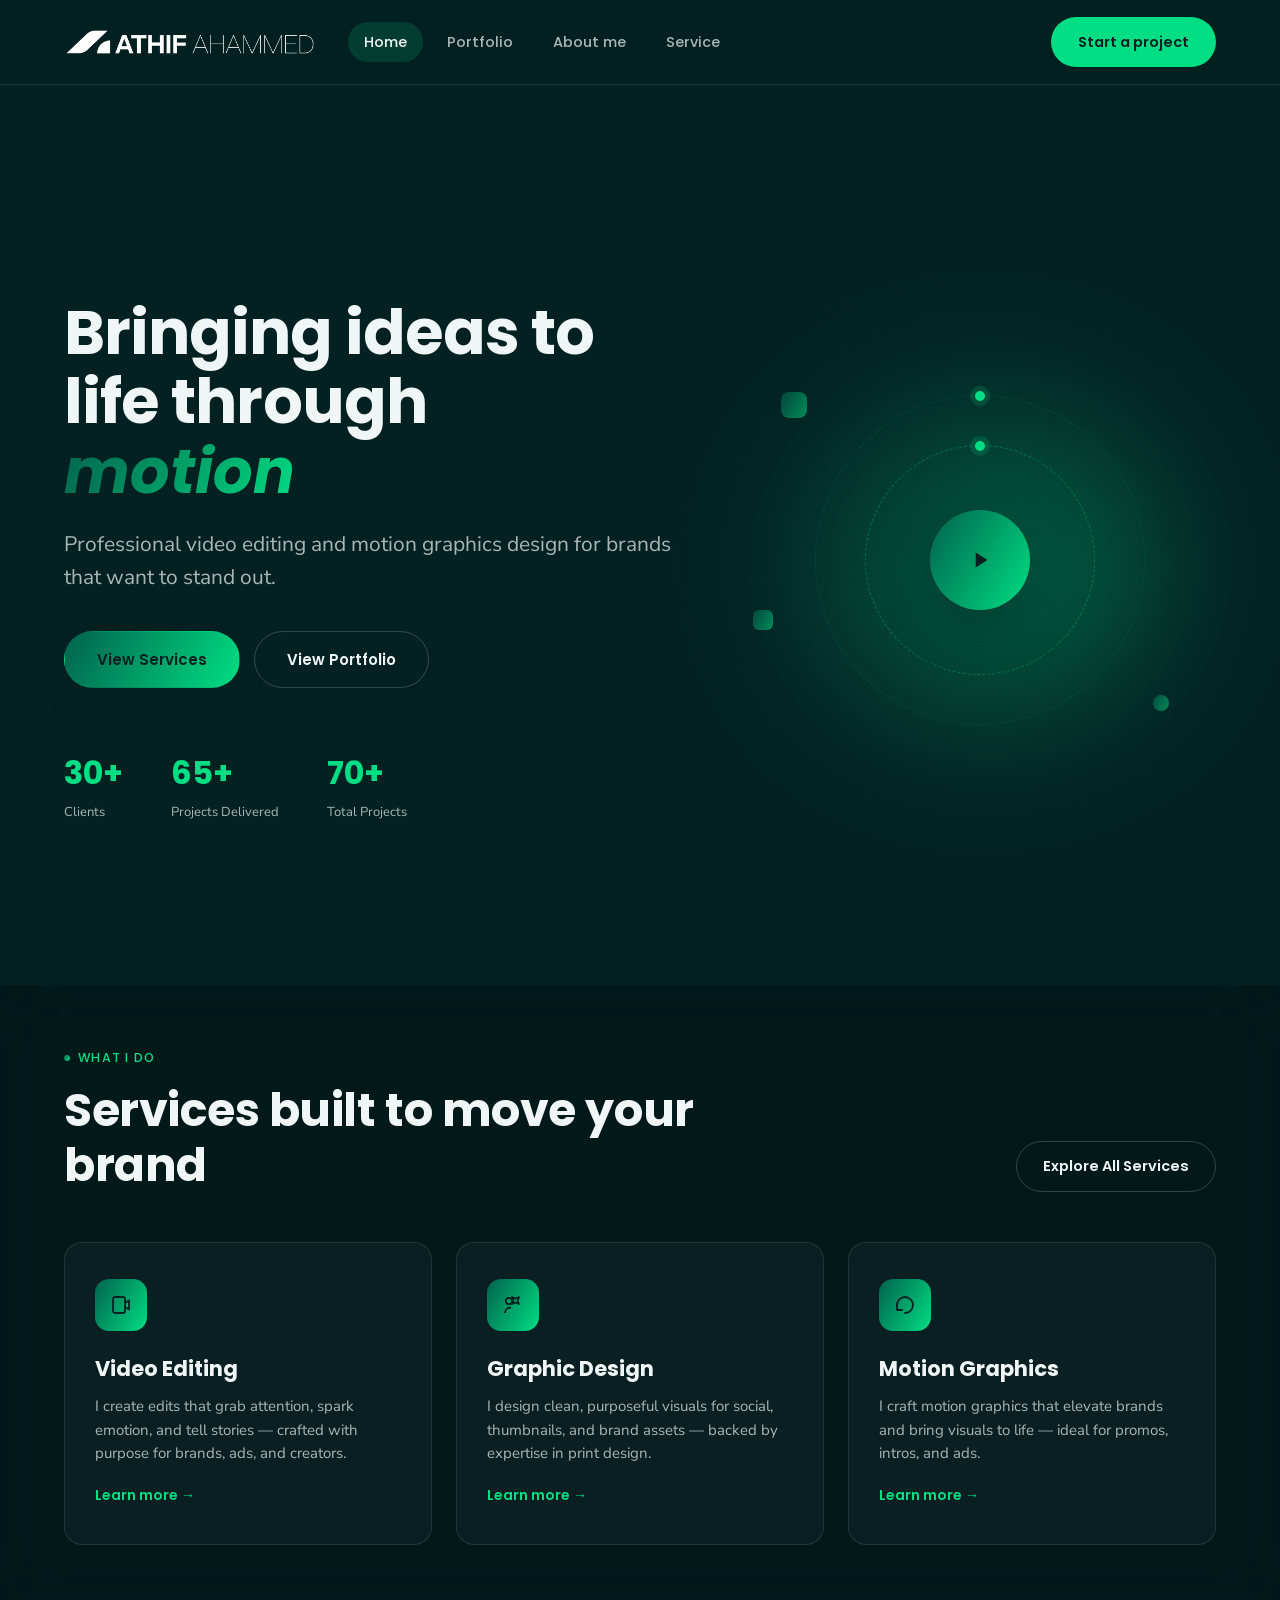
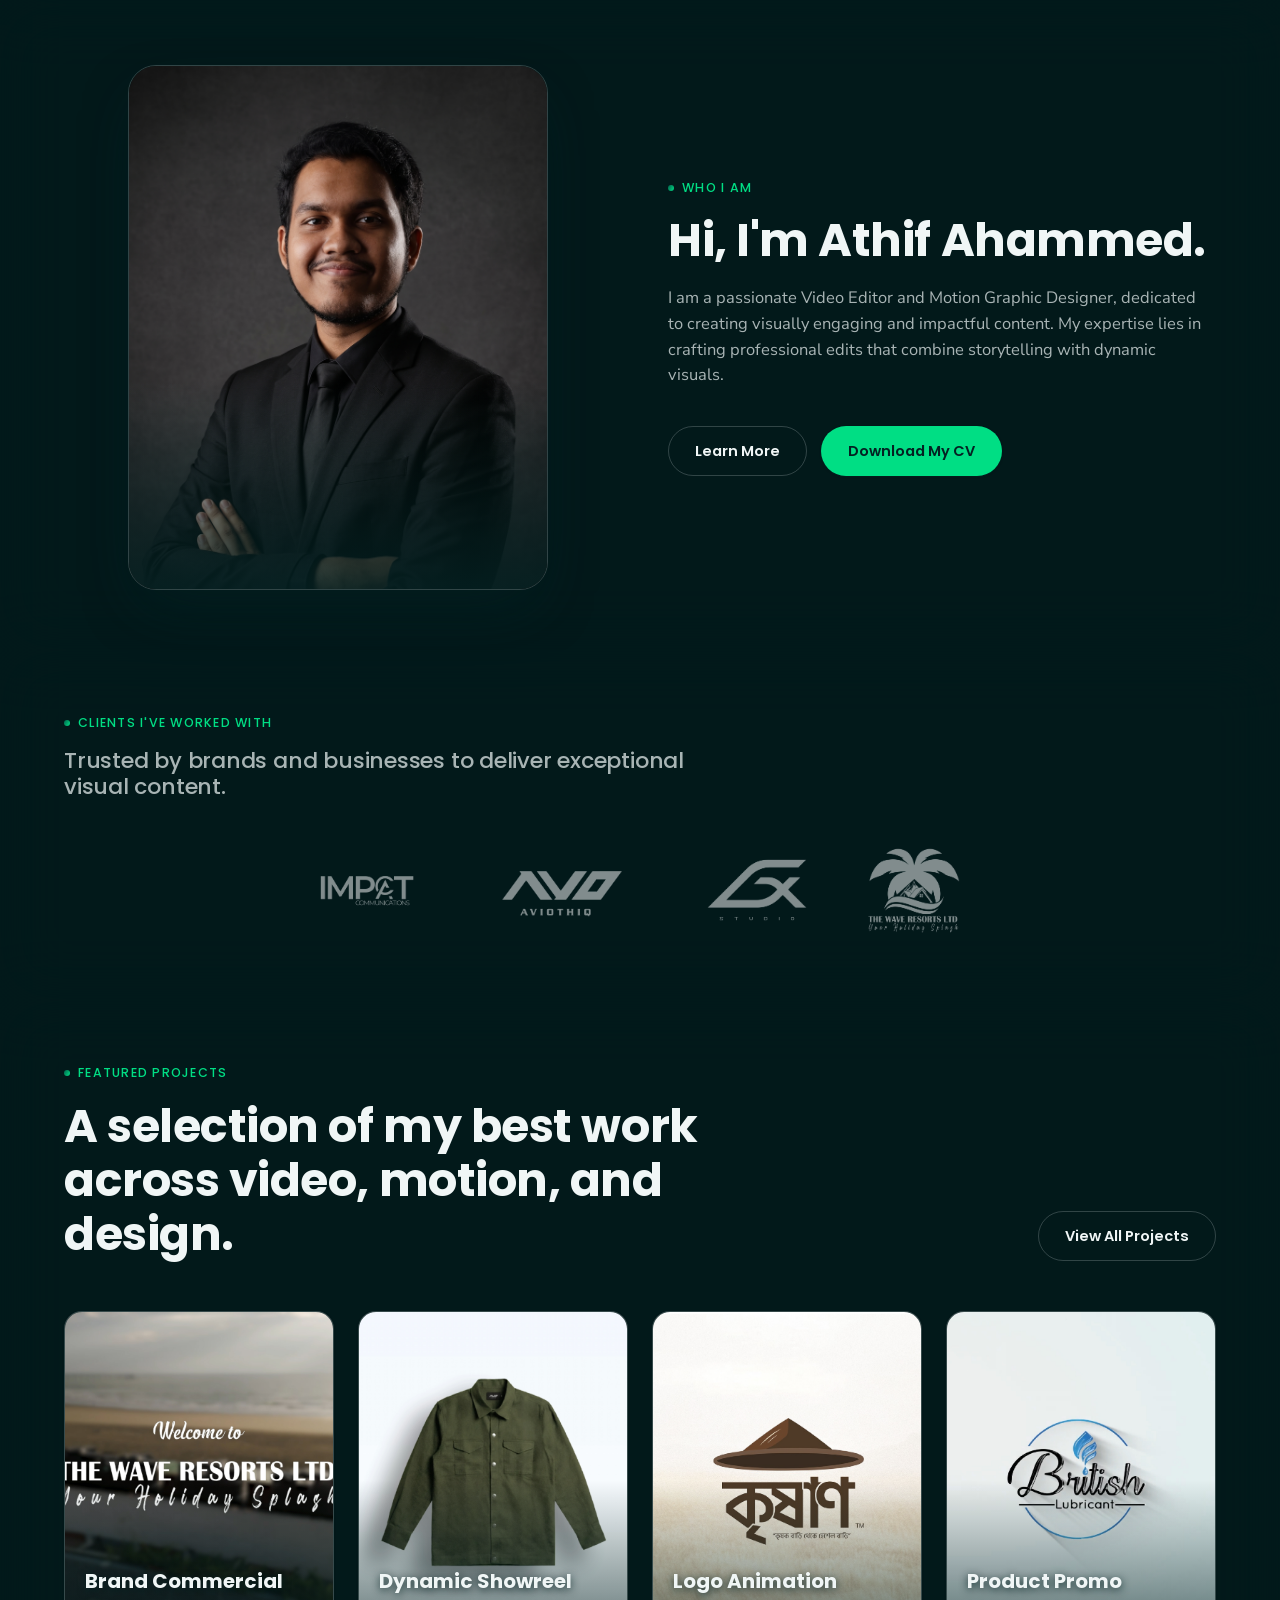
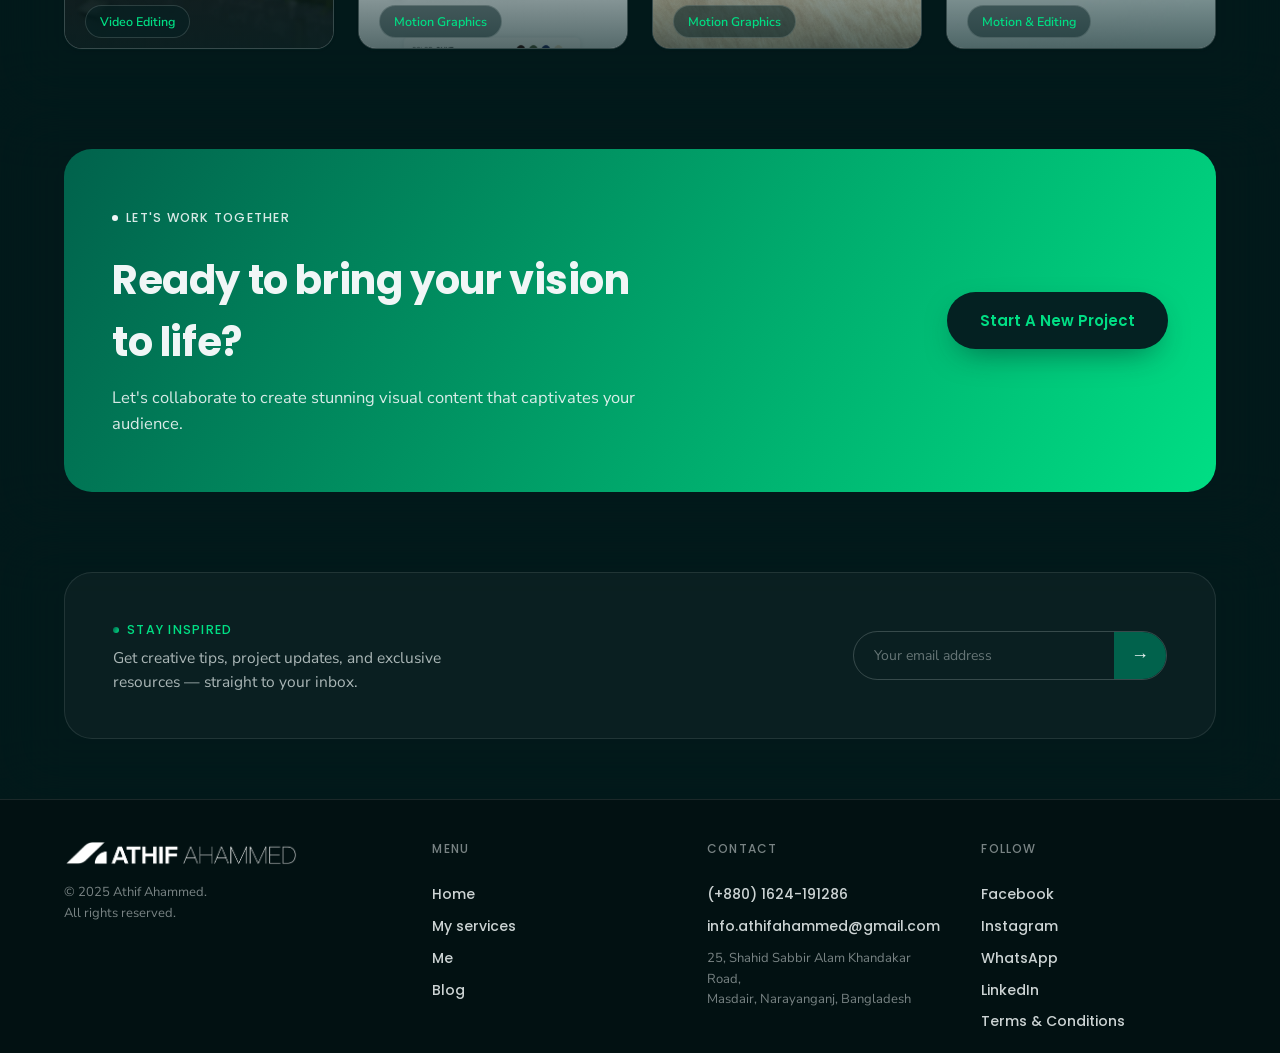
==== commit 891b7702: "update" ====
--- a/index.html
+++ b/index.html
@@ -287,10 +287,11 @@
           <p class="section-eyebrow" style="margin-bottom:6px;">Stay Inspired</p>
           <p class="newsletter-copy">Get creative tips, project updates, and exclusive resources — straight to your inbox.</p>
         </div>
-        <form class="newsletter-form" onsubmit="return false;">
-          <input type="email" placeholder="Your email address" required>
-          <button type="submit" aria-label="Subscribe">→</button>
-        </form>
+        <form class="newsletter-form">
+  <input type="email" name="email" placeholder="Your email address" required>
+  <button type="submit" aria-label="Subscribe">→</button>
+</form>
+
       </div>
     </div>
   </section>
--- a/styles.css
+++ b/styles.css
@@ -776,4 +776,31 @@
 .lightbox-close:hover {
   background: var(--c-mint);
   color: var(--c-dark);
-}+}/* ==============================================
+   Hero Section Sticky Reveal (Fully Seamless Glass)
+   ============================================== */
+
+/* Prothom section (Hero) pichone atke thakbe */
+main > section:first-child {
+  position: sticky;
+  top: 0;
+  min-height: 100vh;
+  z-index: 0;
+}
+
+/* Baki shob section opor diye glass effect niye uthbe */
+main > section:not(:first-child) {
+  position: relative;
+  z-index: 1;
+  background: rgba(2, 17, 18, 0.45) !important; 
+  backdrop-filter: blur(30px) !important;
+  -webkit-backdrop-filter: blur(30px) !important;
+  
+  /* Ekdom seamless korar jonno border/divider kete deya holo */
+  border-top: none; 
+}
+
+/* Kono shadow thakbe na */
+main > section:nth-child(2) {
+  box-shadow: none; 
+}
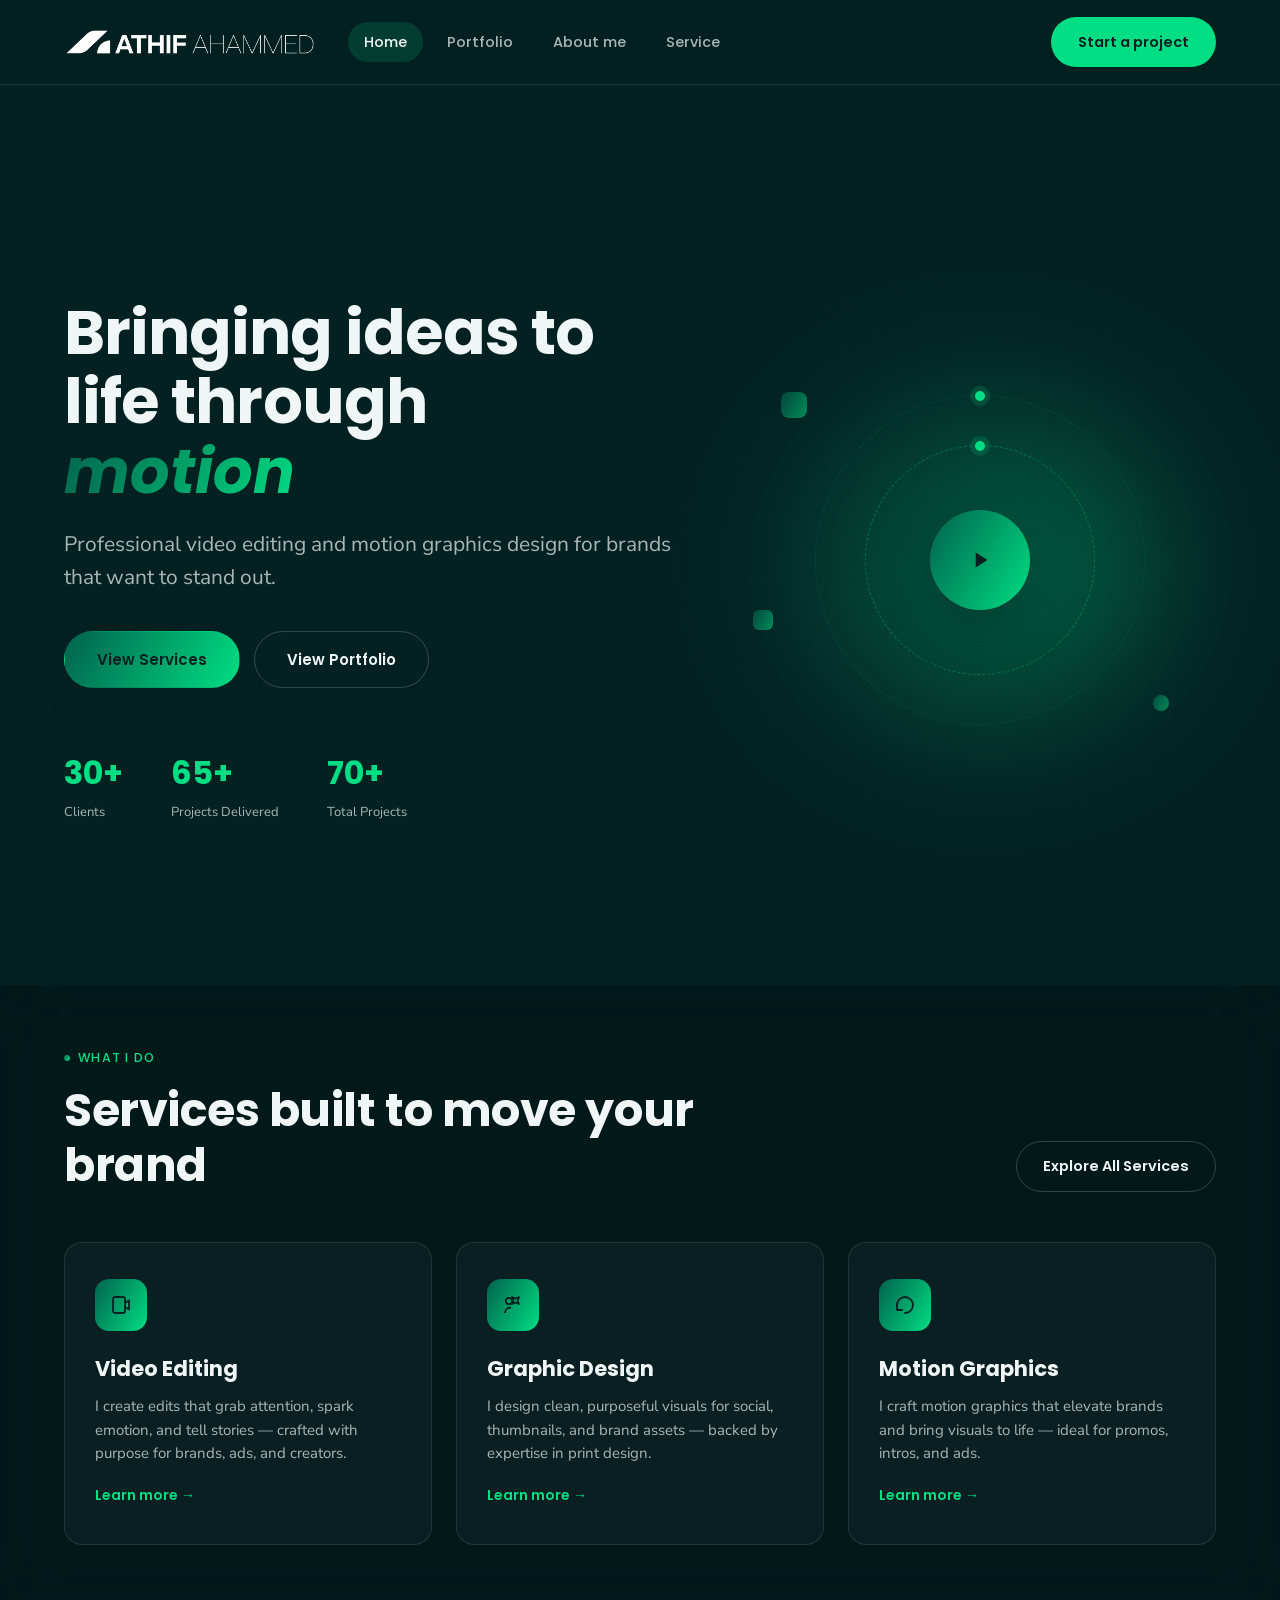
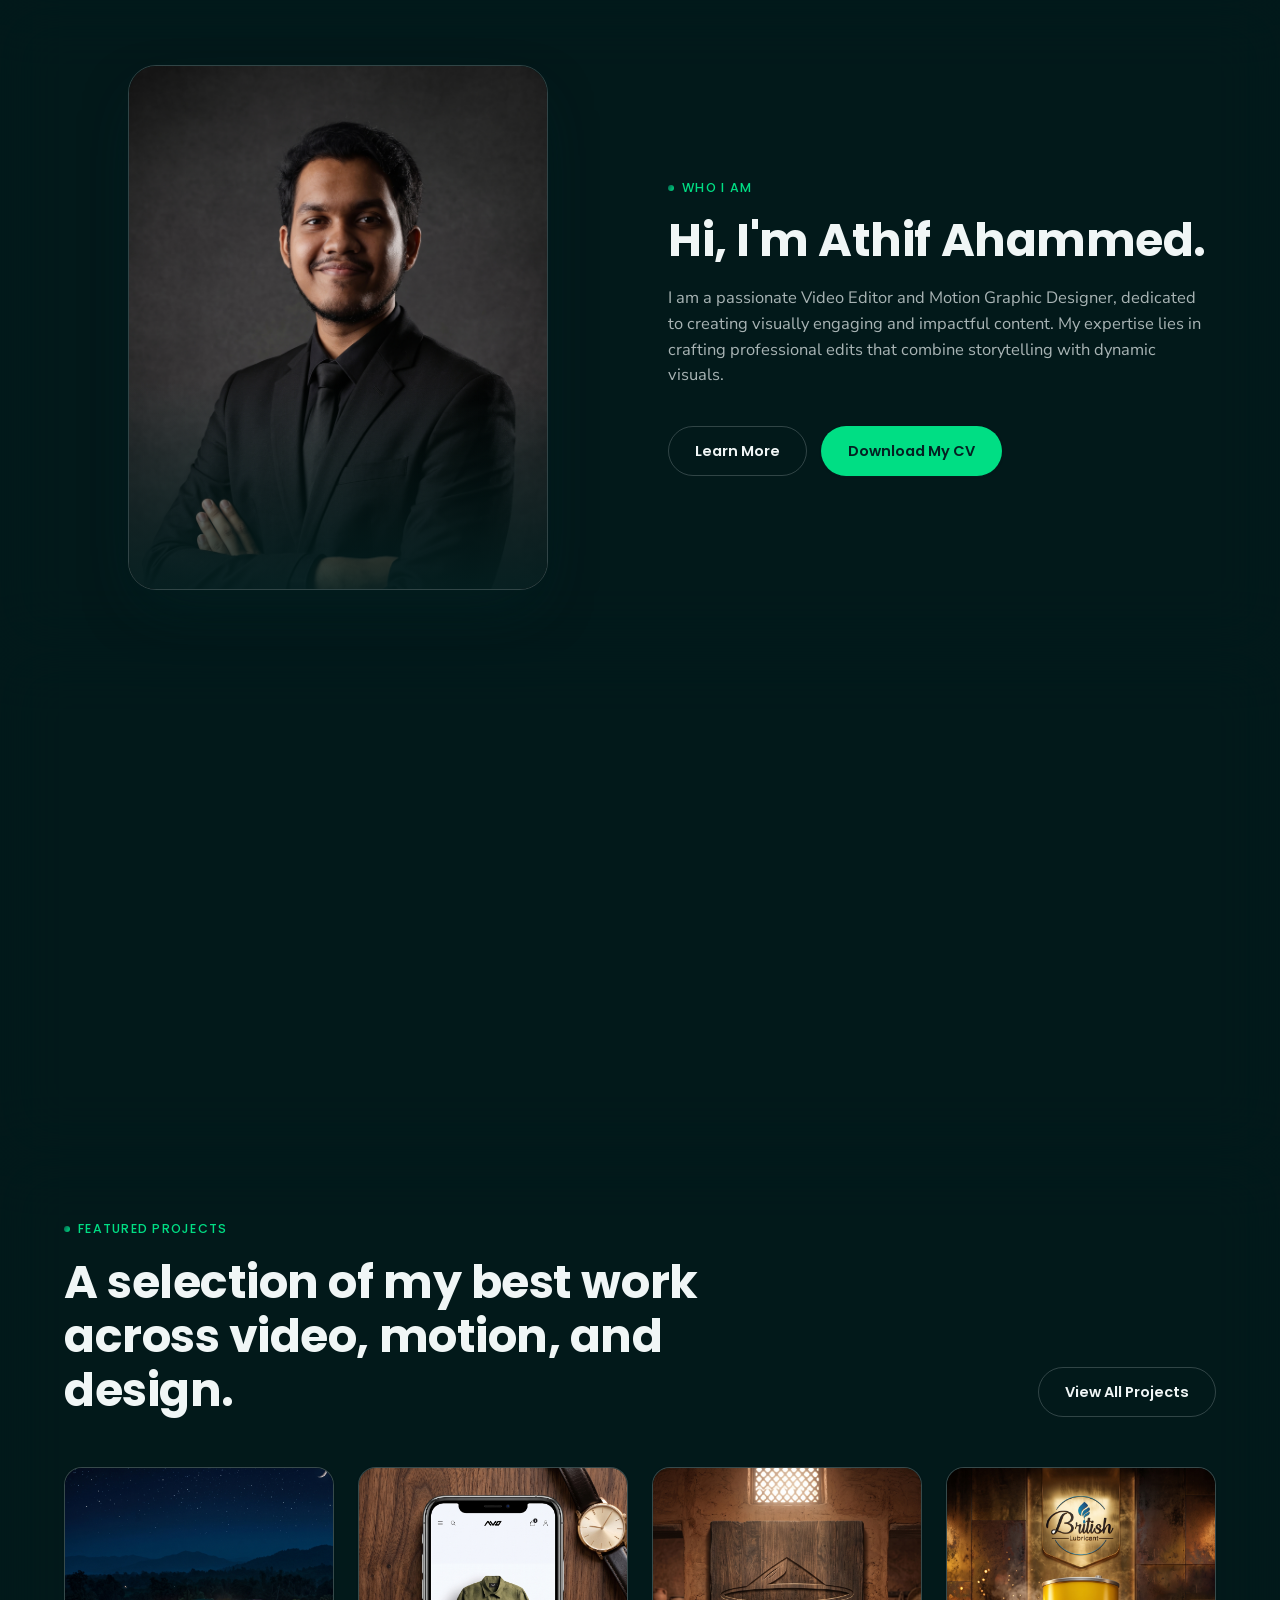
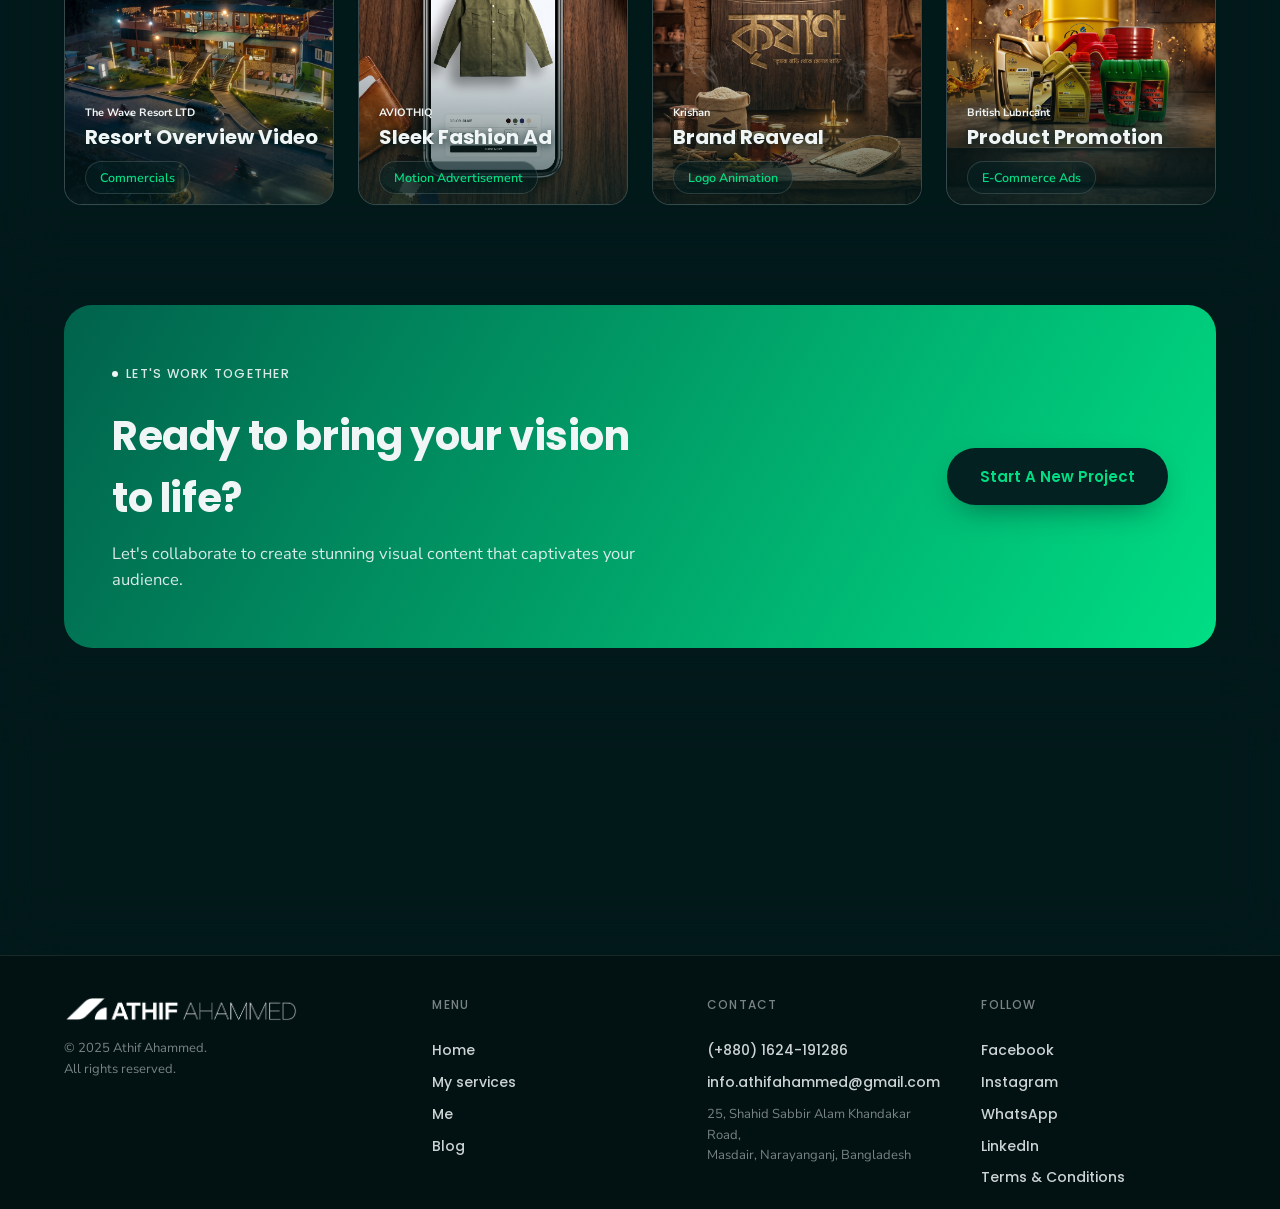
==== commit f4563022: "update" ====
--- a/index.html
+++ b/index.html
@@ -112,7 +112,7 @@
     <div class="container who-grid reveal">
       <div class="who-media">
         <div class="portrait-frame">
-          <img src="assets/Man_wearing_black_suit_2K_202608011215.jpeg" alt="Athif Ahammed">
+          <img src="assets/My_pic.jpg" alt="Athif Ahammed">
         </div>
       </div>
       <div class="who-content">
@@ -135,27 +135,47 @@
       <h2 class="section-title small">Trusted by brands and businesses to deliver exceptional visual content.</h2>
 
       <div class="clients-row">
-        
+
+
         <!-- Client 1 -->
+        <a href="https://www.facebook.com/aviothiq" target="_blank" rel="noopener">
+          <img src="assets/C8.png" alt="The Wave Resorts">
+        </a>
+
+          <!-- Client 2 -->
+        <a href= "https://www.facebook.com/faithelevenbd" target="_blank" rel="noopener">
+          <img src="assets/C7.png" alt="Faith 11">
+        </a>
+
+        <!-- Client 3 -->
         <a href="https://www.facebook.com/impactcommbd" target="_blank" rel="noopener">
-          <img src="assets/Clinet 2-01.png" alt="Impact PR">
-        </a>
-        
-        <!-- Client 2 -->
-        <a href="https://www.facebook.com/aviothiq" target="_blank" rel="noopener">
-          <img src="assets/Client 3-01.png" alt="Aviothiq">
-        </a>
-        
-        <!-- Client 3 -->
-        <a href="https://www.facebook.com/exstudio59" target="_blank" rel="noopener">
-          <img src="assets/Clinet 1-01.png" alt="Ex Studio 59">
+          <img src="assets/C1.png" alt="Impact PR">
         </a>
         
         <!-- Client 4 -->
+        <a href="https://www.facebook.com/RadiantPharmaceuticalsLimited" target="_blank" rel="noopener">
+          <img src="assets/C2.png" alt="Radiant Pharmaceuticals Limited">
+        </a>
+        
+        <!-- Client 5 -->
         <a href="https://www.facebook.com/thewaveresorts" target="_blank" rel="noopener">
-          <img src="assets/Clinet 4-01.png" alt="The Wave Resorts">
-        </a>
-
+          <img src="assets/C3.png" alt="Ex Studio 59">
+        </a>
+        
+        <!-- Client 6 -->
+        <a href="https://www.facebook.com/alpha.net.bd" target="_blank" rel="noopener">
+          <img src="assets/C4.png" alt="Alpha net">
+        </a>
+        <!-- Client 7 -->
+        <a href="https://www.facebook.com/livewaventertainment" target="_blank" rel="noopener">
+          <img src="assets/C5.png" alt="Live Wave Entertainment">
+        </a>
+        <!-- Client 8 -->
+        <a href="https://www.facebook.com/OPPOBangladesh/?brand_redir=272770696565874" target="_blank" rel="noopener">
+          <img src="assets/C6.png" alt="oppo">
+        </a>
+      
+        
       </div>
     </div>
   </section>
@@ -177,19 +197,22 @@
         <div class="project-flip-card">
           <div class="project-flip-inner">
             <!-- Front -->
-            <a class="project-card project-front" href="portfolio.html">
-              <img src="assets/project-pic-1-01.jpg" alt="Brand Commercial">
-              <div class="project-info">
-                <h3 class="project-title">Brand Commercial</h3>
-                <span class="project-category">Video Editing</span>
+            <a class="project-card project-front" href="#" data-media-type="video" data-media-url="https://github.com/athif-ahammed/athifahammed_portfolio_web/releases/download/Portfolio-V1/video.1.mp4" type="video/mp4">
+          <img src="assets/waveresort.jpg" alt="Brand Commercial">
+              <img src="assets/waveresort.jpg" alt="Brand Commercial">
+              <div class="project-info">
+                <h6>The Wave Resort LTD</h6>
+                <h3 class="project-title">Resort Overview Video</h3>
+                <span class="project-category">Commercials</span>
               </div>
             </a>
             <!-- Back -->
-            <a class="project-card project-back" href="portfolio.html">
-              <img src="assets/project-pic-5-01.jpg" alt="Corporate Event">
-              <div class="project-info">
+            <a class="project-card project-back" href="#" data-media-type="video" data-media-url="https://github.com/athif-ahammed/athifahammed_portfolio_web/releases/download/Portfolio-V1/V10.mp4">
+              <img src="assets/m5.jpg" alt="App Promotion">
+              <div class="project-info">
+                <h6>Porikkha App</h6>
                 <h3 class="project-title">App Promotion</h3>
-                <span class="project-category">Motion Graphics</span>
+                <span class="project-category">Motion Advertisement</span>
               </div>
             </a>
           </div>
@@ -199,19 +222,21 @@
         <div class="project-flip-card">
           <div class="project-flip-inner">
             <!-- Front -->
-            <a class="project-card project-front" href="portfolio.html">
-              <img src="assets/project-pic-2-01.jpg" alt="Dynamic Showreel">
-              <div class="project-info">
-                <h3 class="project-title">Dynamic Showreel</h3>
-                <span class="project-category">Motion Graphics</span>
+            <a class="project-card project-front" href="#" data-media-type="video" data-media-url="https://github.com/athif-ahammed/athifahammed_portfolio_web/releases/download/Portfolio-V1/V6.mp4">
+              <img src="assets/m10.jpg" alt="Dynamic Showreel">
+              <div class="project-info">
+                <h6>AVIOTHIQ</h6>
+                <h3 class="project-title">Sleek Fashion Ad</h3>
+                <span class="project-category">Motion Advertisement</span>
               </div>
             </a>
             <!-- Back -->
-            <a class="project-card project-back" href="portfolio.html">
-              <img src="assets/project-pic-6-01.jpg" alt="Typography Animation">
-              <div class="project-info">
-                <h3 class="project-title">Brand Identity</h3>
-                <span class="project-category">Graphic Design</span>
+            <a class="project-card project-back" href="#" data-media-type="pdf" data-media-url="assets/bcmea.pdf">
+              <img src="assets/g1.jpg" alt="Brand Identity">
+              <div class="project-info">
+                <h6>BCMEA</h6>
+                <h3 class="project-title">Brand Identity Design</h3>
+                <span class="project-category">Logo Design</span>
               </div>
             </a>
           </div>
@@ -221,19 +246,21 @@
         <div class="project-flip-card">
           <div class="project-flip-inner">
             <!-- Front -->
-            <a class="project-card project-front" href="portfolio.html">
-              <img src="assets/project-pic-3-01.jpg" alt="Logo Animation">
-              <div class="project-info">
-                <h3 class="project-title">Logo Animation</h3>
-                <span class="project-category">Motion Graphics</span>
+            <a class="project-card project-front" href="#" data-media-type="video" data-media-url="https://github.com/athif-ahammed/athifahammed_portfolio_web/releases/download/Portfolio-V1/krishan.mp4">
+              <img src="assets/krishan.jpg" alt="Logo Animation">
+              <div class="project-info">
+                <h6>Krishan</h6>
+                <h3 class="project-title">Brand Reaveal</h3>
+                <span class="project-category">Logo Animation</span>
               </div>
             </a>
             <!-- Back -->
-            <a class="project-card project-back" href="portfolio.html">
-              <img src="assets/project-pic-7-01.jpg" alt="TikTok / Reels">
-              <div class="project-info">
-                <h3 class="project-title">Menu Card Design</h3>
-                <span class="project-category">Graphic Design</span>
+            <a class="project-card project-back" href="#" data-media-type="pdf" data-media-url="assets/cafe menu.pdf">
+              <img src="assets/g3.jpg" alt="Menu Card Design">
+              <div class="project-info">
+                <h6>The Wave Resort LTD</h6>
+                <h3 class="project-title">Cafe Menu Card</h3>
+                <span class="project-category">Menu Card Design</span>
               </div>
             </a>
           </div>
@@ -243,27 +270,28 @@
         <div class="project-flip-card">
           <div class="project-flip-inner">
             <!-- Front -->
-            <a class="project-card project-front" href="portfolio.html">
-              <img src="assets/project-pic-4-01.jpg" alt="Product Promo">
-              <div class="project-info">
-                <h3 class="project-title">Product Promo</h3>
-                <span class="project-category">Motion & Editing</span>
+            <a class="project-card project-front" href="#" data-media-type="video" data-media-url="https://github.com/athif-ahammed/athifahammed_portfolio_web/releases/download/Portfolio-V1/blvideo.mp4">
+              <img src="assets/british.jpg" alt="Product Promo">
+              <div class="project-info">
+                 <h6>British Lubricant</h6>
+                <h3 class="project-title">Product Promotion</h3>
+                <span class="project-category">E-Commerce Ads</span>
               </div>
             </a>
             <!-- Back -->
-            <a class="project-card project-back" href="portfolio.html">
-              <img src="assets/project-pic-8-01.jpg" alt="Documentary Teaser">
-              <div class="project-info">
-                <h3 class="project-title">Slideshow</h3>
-                <span class="project-category">Motion Graphics</span>
+            <a class="project-card project-back" href="#" data-media-type="video" data-media-url="https://github.com/athif-ahammed/athifahammed_portfolio_web/releases/download/Portfolio-V1/V7.mp4">
+              <img src="assets/m3.jpg" alt="Content Slider">
+              <div class="project-info">
+                <h6>MARZ</h6>
+                <h3 class="project-title">Content Slider</h3>
+                <span class="project-category">Animated Reel</span>
               </div>
             </a>
           </div>
         </div>
 
       </div>
-    </div>
-  </section>
+    </section>
 
   <!-- CTA -->
   <section class="section cta-section" id="start">
@@ -297,6 +325,18 @@
   </section>
 
 </main>
+<!-- ==========================================
+       Portfolio Lightbox Modal (Advanced Media)
+========================================== -->
+  <div class="lightbox-modal" id="lightboxModal">
+    <button class="lightbox-close" id="lightboxClose">&times;</button>
+    <div class="lightbox-content">
+      <img src="" alt="Expanded View" id="lightboxImg" style="display: none;">
+      <video id="lightboxVideo" controls style="display: none; max-width: 100%; max-height: 80vh; border-radius: var(--radius); outline: none; box-shadow: 0 20px 40px rgba(0, 0, 0, 0.6);"></video>
+      <iframe id="lightboxIframe" frameborder="0" allow="autoplay; fullscreen" style="display: none; width: 95vw; height: 88vh; max-width: 1400px; border-radius: var(--radius); box-shadow: 0 20px 40px rgba(0, 0, 0, 0.6); background: white;"></iframe>
+      <h3 id="lightboxCaption"></h3>
+    </div>
+  </div>
 
 <footer class="site-footer">
   <div class="container footer-grid">
--- a/styles.css
+++ b/styles.css
@@ -804,3 +804,46 @@
 main > section:nth-child(2) {
   box-shadow: none; 
 }
+/* ==============================================
+   Portfolio Hero Background Marquee
+   ============================================== */
+.portfolio-hero-bg {
+  position: absolute;
+  inset: 0;
+  overflow: hidden; /* Eita shudhu background-ke clip korbe, apnar sticky section vangbe na */
+  z-index: 0;
+}
+
+.portfolio-hero-bg::before {
+  content: "";
+  position: absolute;
+  top: -20px;
+  left: -20px;
+  right: -20px;
+  bottom: -20px;
+  
+  /* === Temporary Gradient (Jate ekhoni effect ta dekhte pan) === */
+  background-image: url('assets/portfolio-collage.jpg');
+  
+  /* 🛑 Jokhon apnar Collage Chobi toiri hoye jabe, tokhon uporer background kete nicher line-ta use korben: */
+  /* background-image: url('assets/portfolio-collage.jpg'); */
+  
+  background-size: 2000px 100%; 
+  background-repeat: repeat-x;
+  background-position: 0 0;
+  
+  filter: blur(2px); 
+  opacity: 0.5; /* Ektu bariye diyechi jate clear bujha jay */
+  
+  /* Animation loop */
+  animation: scrollPortfolioBg 30s linear infinite;
+}
+
+@keyframes scrollPortfolioBg {
+  0% {
+    background-position: 0 0;
+  }
+  100% {
+    background-position: -2000px 0; 
+  }
+}
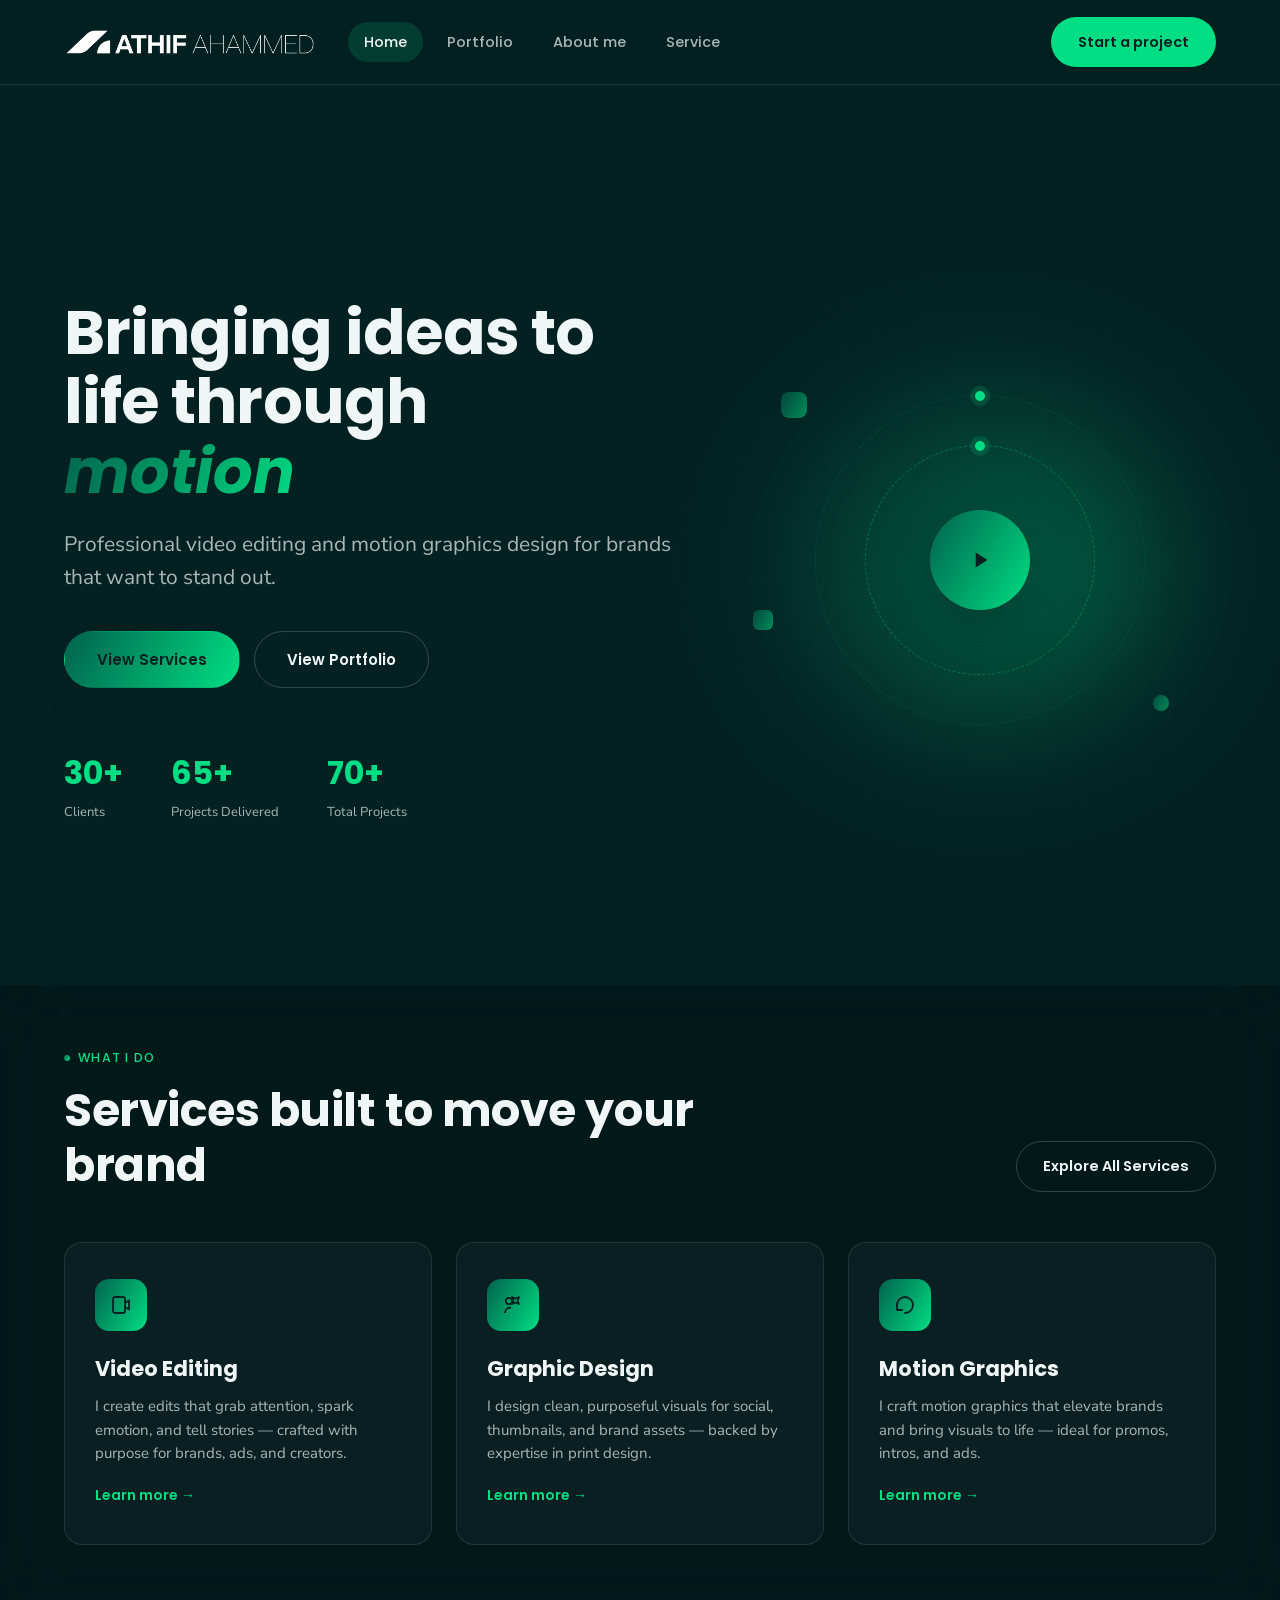
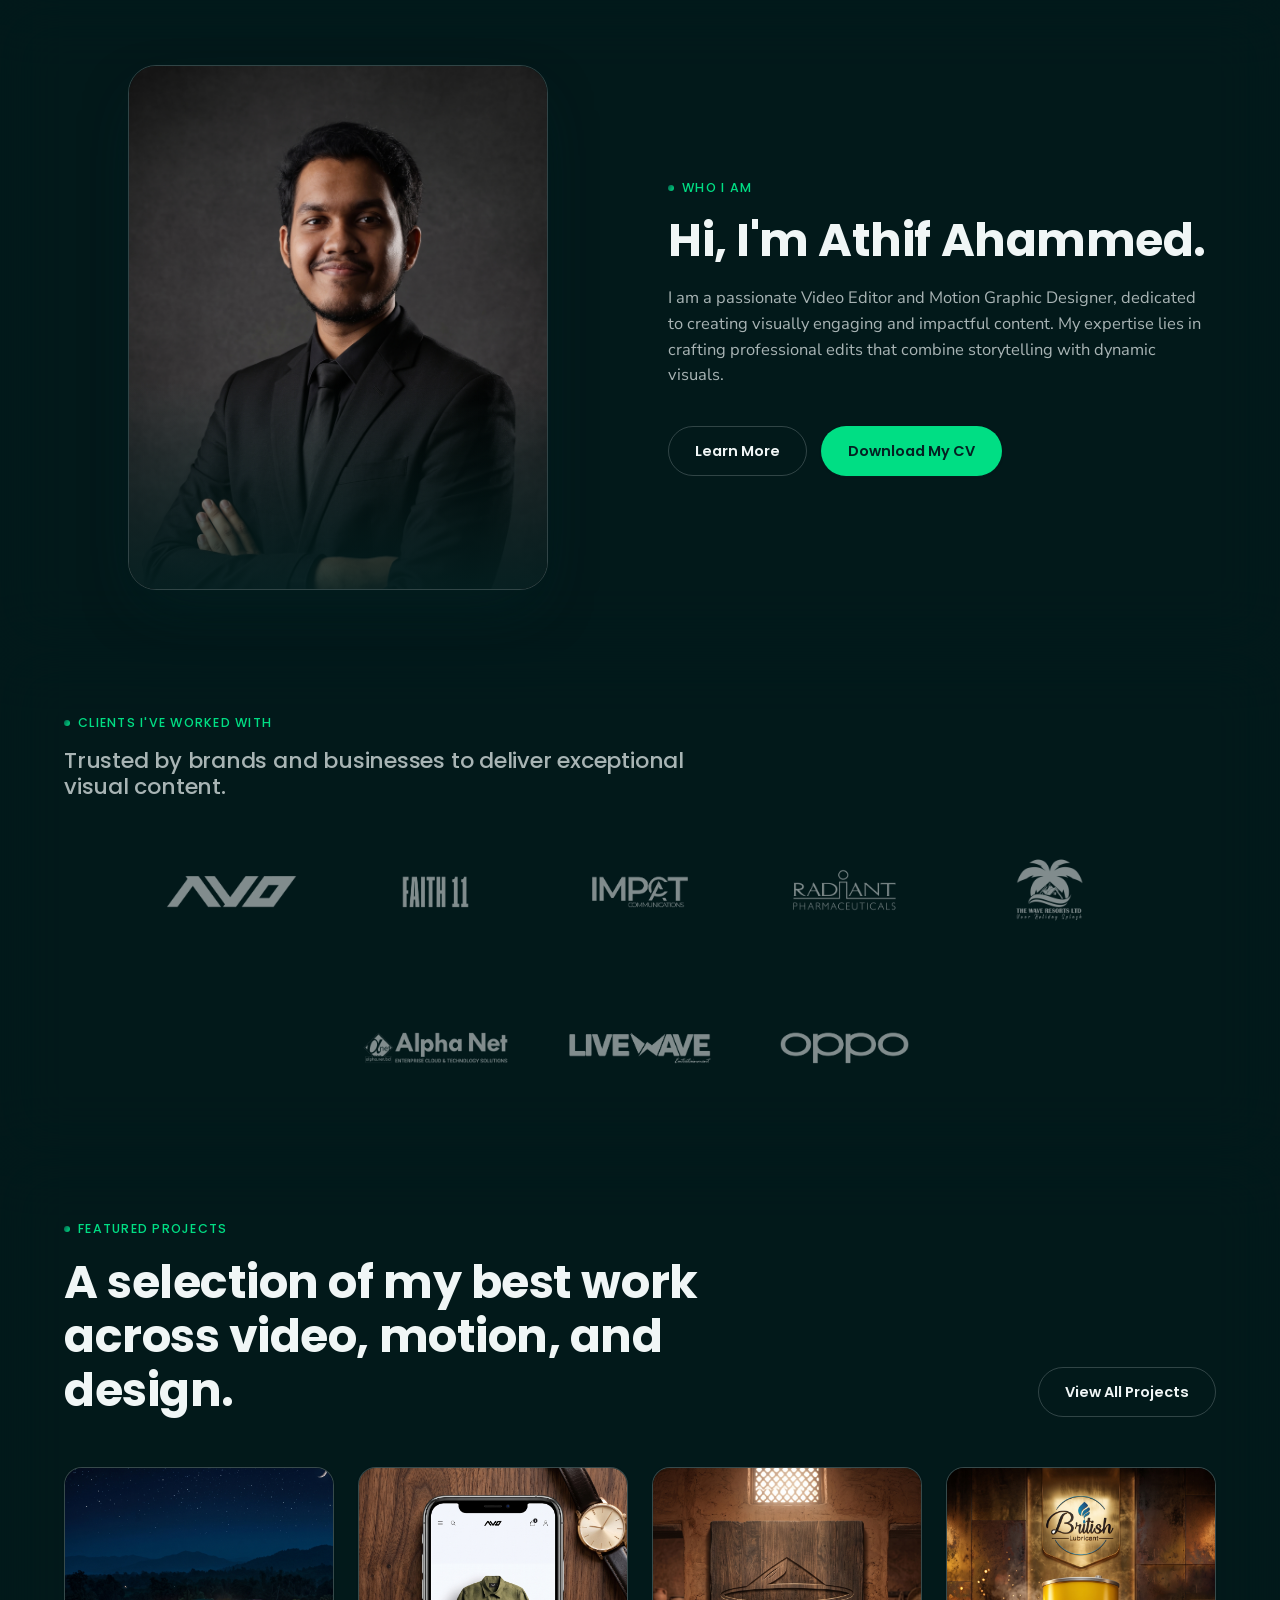
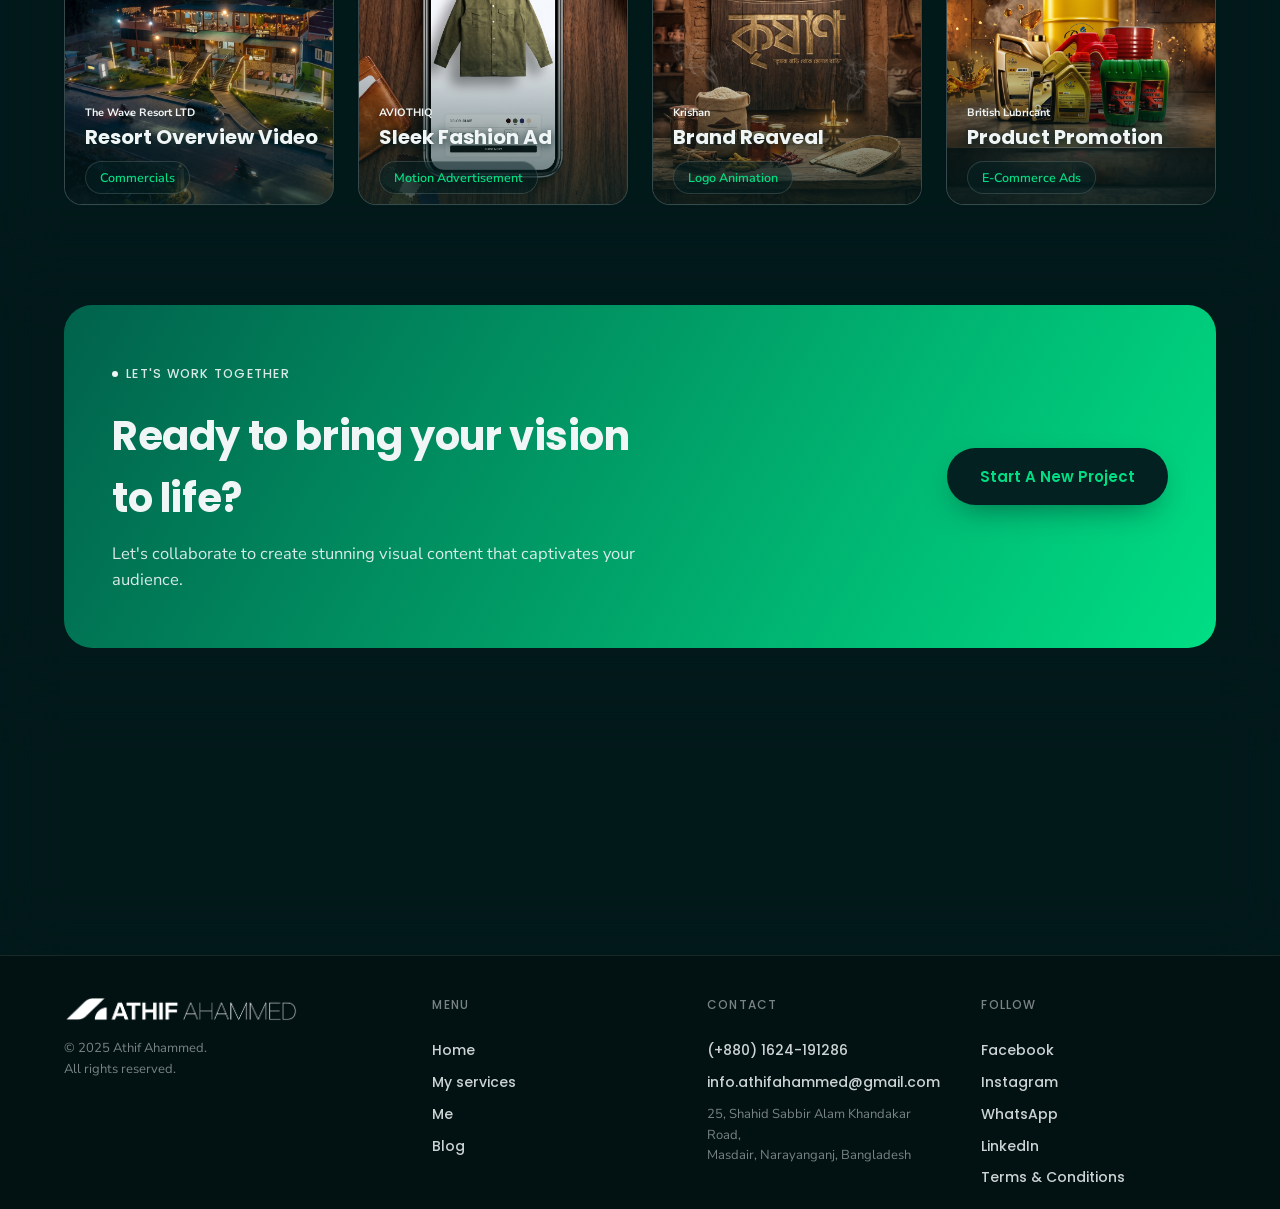
==== commit dafe3d02: "update index" ====
--- a/index.html
+++ b/index.html
@@ -231,7 +231,7 @@
               </div>
             </a>
             <!-- Back -->
-            <a class="project-card project-back" href="#" data-media-type="pdf" data-media-url="assets/bcmea.pdf">
+            <a class="project-card project-back" href="#" data-media-type="pdf" data-media-url="assets/BCMEA.pdf">
               <img src="assets/g1.jpg" alt="Brand Identity">
               <div class="project-info">
                 <h6>BCMEA</h6>
@@ -255,7 +255,7 @@
               </div>
             </a>
             <!-- Back -->
-            <a class="project-card project-back" href="#" data-media-type="pdf" data-media-url="assets/cafe menu.pdf">
+            <a class="project-card project-back" href="#" data-media-type="pdf" data-media-url="assets/Cafe Menu.pdf">
               <img src="assets/g3.jpg" alt="Menu Card Design">
               <div class="project-info">
                 <h6>The Wave Resort LTD</h6>
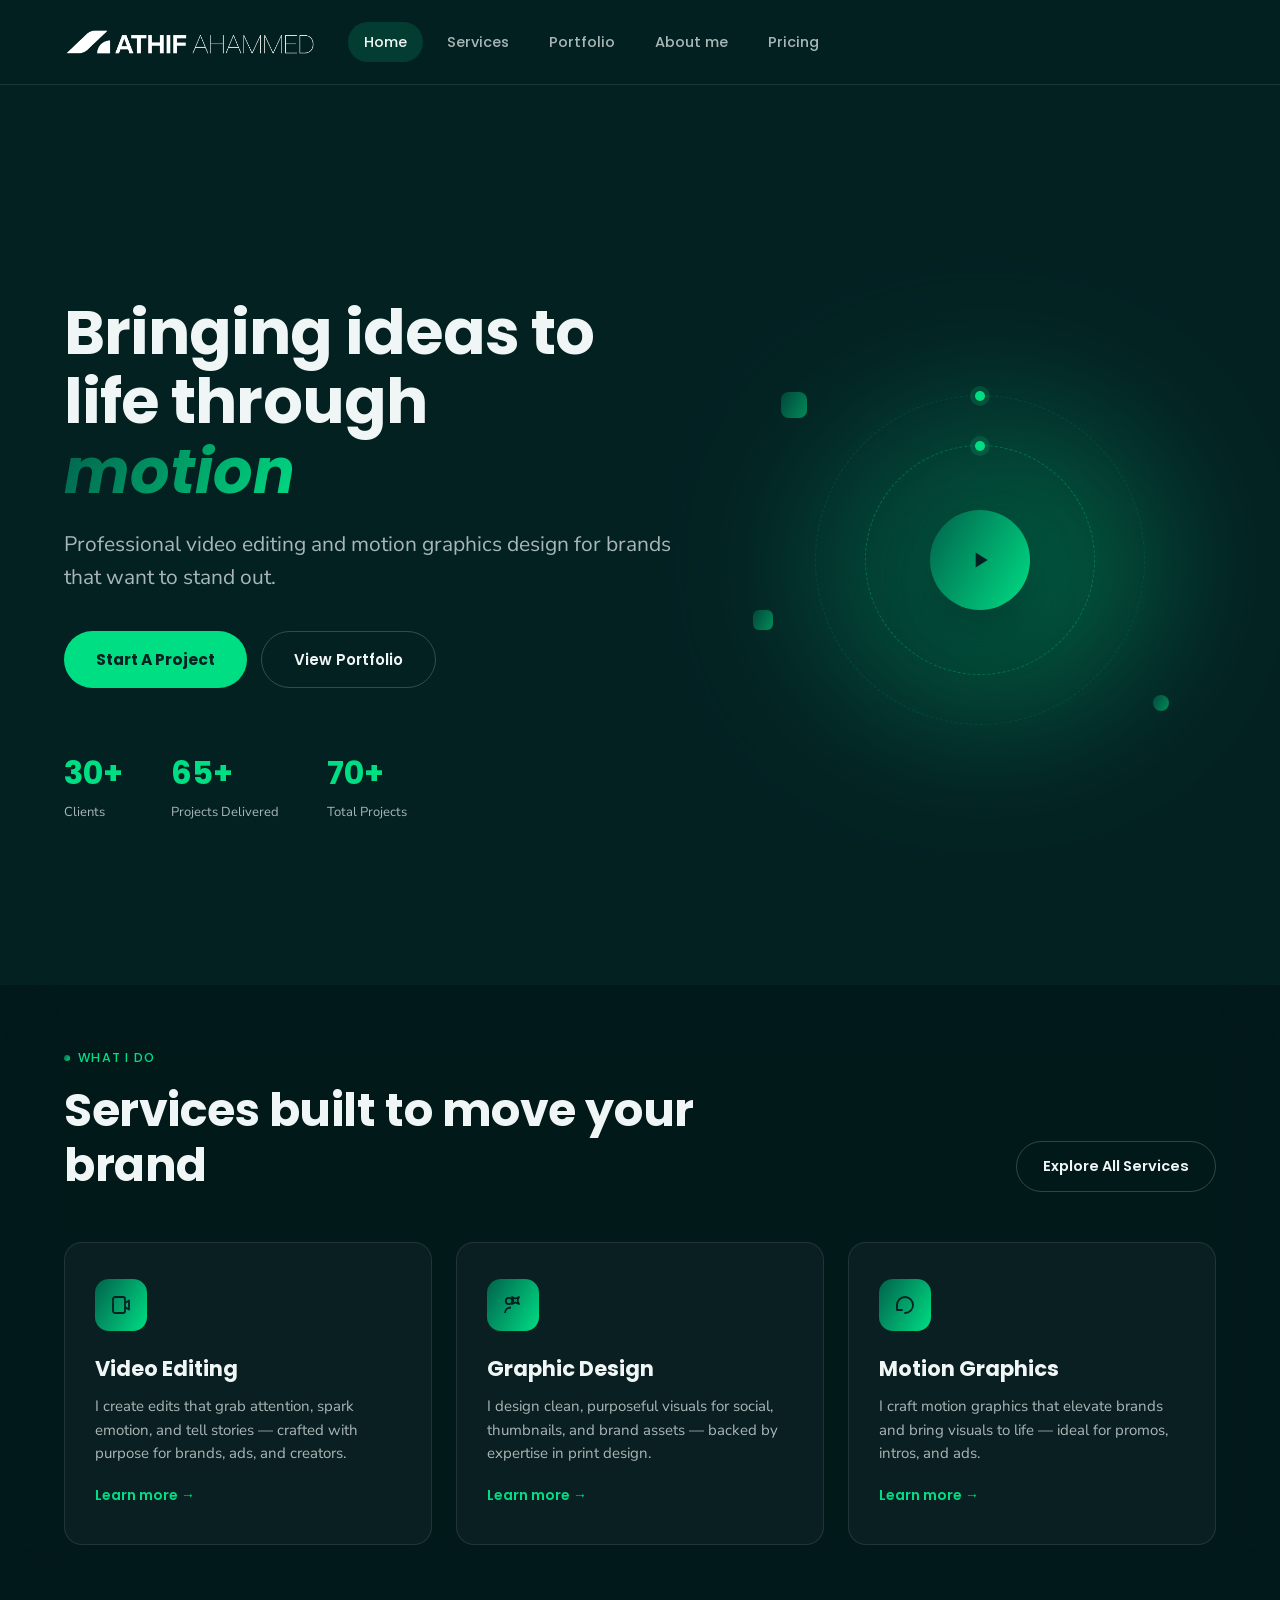
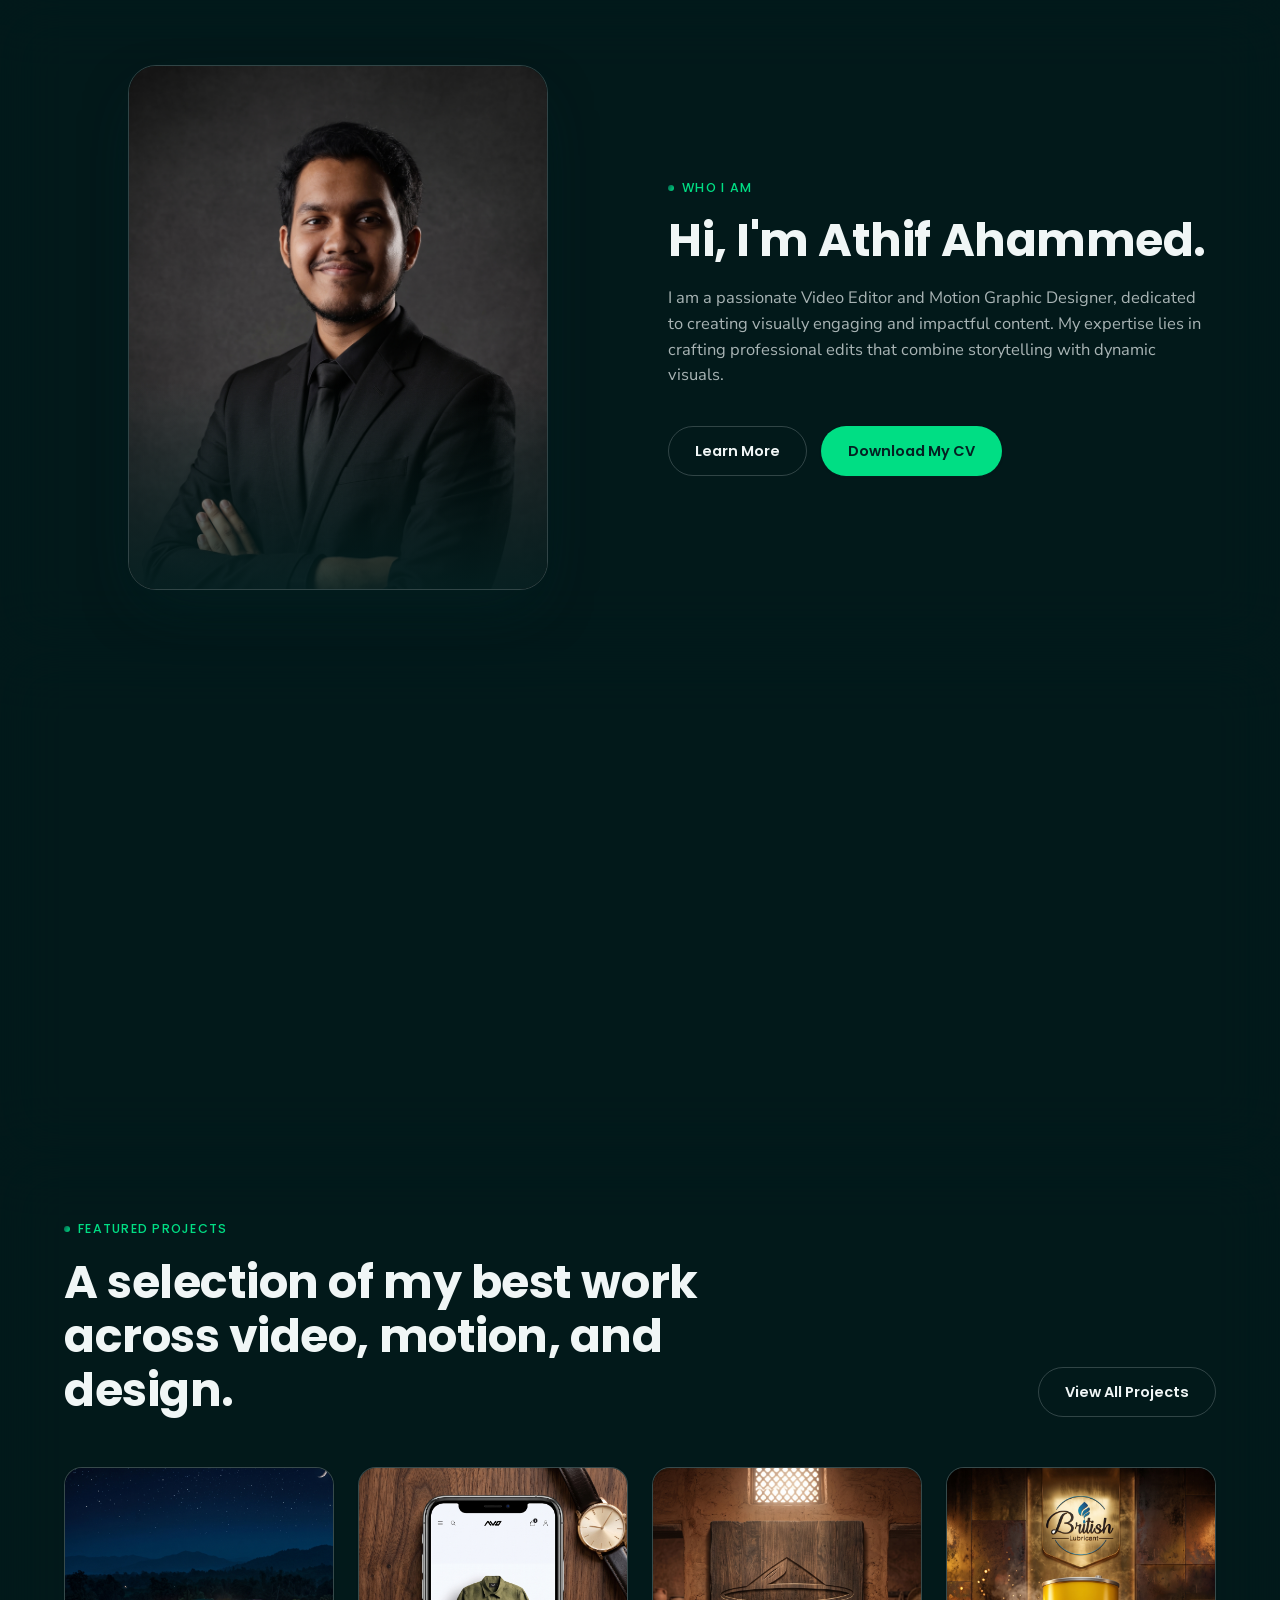
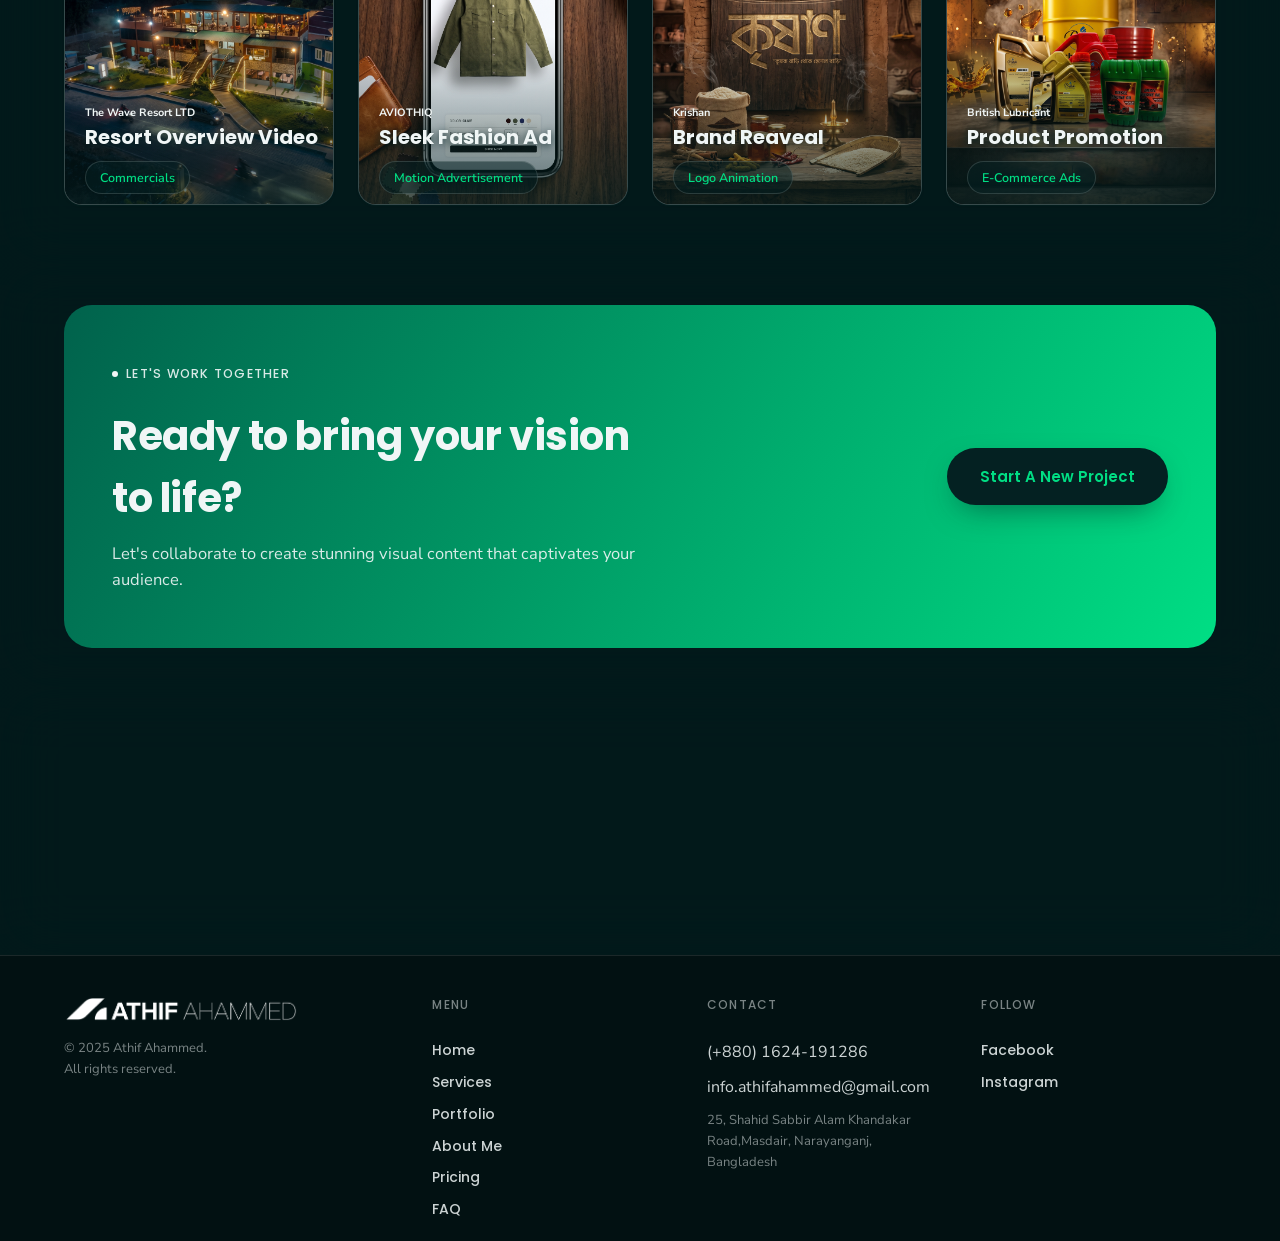
==== commit f8b1db4b: "update all" ====
--- a/index.html
+++ b/index.html
@@ -18,13 +18,14 @@
     <a href="./" class="logo"><img class="logo-img" src="[data-uri]" alt="Athif Ahammed"></a>
 
     <nav class="main-nav" id="main-nav">
-      <a href="./" class="active">Home</a>
+      <a href="./" class="active" >Home</a>
+      <a href="services-overview.html">Services</a>
       <a href="portfolio.html">Portfolio</a>
       <a href="about.html">About me</a>
-      <a href="service.html">Service</a>
+      <a href="service.html">Pricing</a>
     </nav>
 
-    <a href="#start" class="btn btn-primary header-cta">Start a project</a>
+    
     <button class="nav-toggle" id="navToggle" aria-label="Toggle menu">
       <span></span><span></span><span></span>
     </button>
@@ -42,7 +43,7 @@
         <p class="hero-sub hero-sub-lg reveal">Professional video editing and motion graphics design for brands that want to stand out.</p>
 
         <div class="hero-actions reveal">
-          <a href="service.html" class="btn btn-gradient btn-lg">View Services</a>
+          <a href="start.html" class="btn btn-hero-primary btn-lg">Start A Project</a>
           <a href="portfolio.html" class="btn btn-outline btn-lg">View Portfolio</a>
         </div>
 
@@ -75,7 +76,7 @@
           <p class="section-eyebrow">What I Do</p>
           <h2 class="section-title">Services built to move your brand</h2>
         </div>
-        <a href="service.html" class="btn btn-outline">Explore All Services</a>
+        <a href="services-overview.html" class="btn btn-outline">Explore All Services</a>
       </div>
 
       <div class="services-grid reveal">
@@ -85,7 +86,7 @@
           </span>
           <h3>Video Editing</h3>
           <p>I create edits that grab attention, spark emotion, and tell stories — crafted with purpose for brands, ads, and creators.</p>
-          <a href="service.html" class="service-link">Learn more →</a>
+          <a href="services-overview.html#video-editing" class="service-link">Learn more →</a>
         </article>
         <article class="service-card">
           <span class="service-icon" aria-hidden="true">
@@ -93,7 +94,7 @@
           </span>
           <h3>Graphic Design</h3>
           <p>I design clean, purposeful visuals for social, thumbnails, and brand assets — backed by expertise in print design.</p>
-          <a href="service.html" class="service-link">Learn more →</a>
+         <a href="services-overview.html#graphic-design" class="service-link">Learn more →</a>
         </article>
         <article class="service-card">
           <span class="service-icon" aria-hidden="true">
@@ -101,7 +102,7 @@
           </span>
           <h3>Motion Graphics</h3>
           <p>I craft motion graphics that elevate brands and bring visuals to life — ideal for promos, intros, and ads.</p>
-          <a href="service.html" class="service-link">Learn more →</a>
+         <a href="services-overview.html#motion-graphics" class="service-link">Learn more →</a>
         </article>
       </div>
     </div>
@@ -280,7 +281,7 @@
             </a>
             <!-- Back -->
             <a class="project-card project-back" href="#" data-media-type="video" data-media-url="https://github.com/athif-ahammed/athifahammed_portfolio_web/releases/download/Portfolio-V1/V7.mp4">
-              <img src="assets/m3.jpg" alt="Content Slider">
+              <img src="assets/marz3.jpg" alt="Content Slider">
               <div class="project-info">
                 <h6>MARZ</h6>
                 <h3 class="project-title">Content Slider</h3>
@@ -302,7 +303,8 @@
           <h2 class="cta-title">Ready to bring your vision to life?</h2>
           <p class="cta-sub">Let's collaborate to create stunning visual content that captivates your audience.</p>
         </div>
-        <a href="mailto:info.athifahammed@gmail.com" class="btn btn-invert btn-lg">Start A New Project</a>
+        
+        <a href="start.html" class="btn btn-invert btn-lg">Start A New Project</a>
       </div>
     </div>
   </section>
@@ -345,28 +347,27 @@
       <p>© 2025 Athif Ahammed.<br>All rights reserved.</p>
     </div>
 
-    <div class="footer-col">
+   <div class="footer-col">
       <h4>Menu</h4>
       <a href="./">Home</a>
-      <a href="service.html">My services</a>
-      <a href="about.html">Me</a>
-      <a href="blog.html">Blog</a>
+      <a href="services-overview.html">Services</a>
+      <a href="portfolio.html">Portfolio</a>
+      <a href="about.html">About Me</a>
+      <a href="service.html">Pricing</a>
+      <a href="faq.html">FAQ</a>
     </div>
 
     <div class="footer-col">
       <h4>Contact</h4>
-      <a href="tel:+8801624191286">(+880) 1624-191286</a>
-      <a href="mailto:info.athifahammed@gmail.com">info.athifahammed@gmail.com</a>
-      <span class="footer-address">25, Shahid Sabbir Alam Khandakar Road,<br>Masdair, Narayanganj, Bangladesh</span>
+      <p>(+880) 1624-191286</p>
+      <p>info.athifahammed@gmail.com</p>
+      <span class="footer-address">25, Shahid Sabbir Alam Khandakar Road,Masdair, Narayanganj,<br> Bangladesh</span>
     </div>
 
     <div class="footer-col">
       <h4>Follow</h4>
       <a href="https://www.facebook.com/m.athif.ahammed" target="_blank" rel="noopener">Facebook</a>
       <a href="https://www.instagram.com/athif.ahammed_/" target="_blank" rel="noopener">Instagram</a>
-      <a href="http://wa.me/+88016724191286" target="_blank" rel="noopener">WhatsApp</a>
-      <a href="https://www.linkedin.com/in/athif56/" target="_blank" rel="noopener">LinkedIn</a>
-      <a href="terms.html">Terms &amp; Conditions</a>
     </div>
   </div>
 </footer>
--- a/styles.css
+++ b/styles.css
@@ -823,7 +823,7 @@
   bottom: -20px;
   
   /* === Temporary Gradient (Jate ekhoni effect ta dekhte pan) === */
-  background-image: url('assets/portfolio-collage.jpg');
+  background-image: url('assets/portfolio-collage.webp');
   
   /* 🛑 Jokhon apnar Collage Chobi toiri hoye jabe, tokhon uporer background kete nicher line-ta use korben: */
   /* background-image: url('assets/portfolio-collage.jpg'); */
@@ -846,4 +846,1118 @@
   100% {
     background-position: -2000px 0; 
   }
+}
+/* ==============================================
+   Fix: Flip Card Click Interaction
+   ============================================== */
+/* Jokhon card normal thakbe, tokhon pichoner card-ta click nibe na */
+.project-flip-inner:not(.is-flipped) .project-back {
+  pointer-events: none;
+}
+
+/* Jokhon card flip hoye jabe, tokhon samner card-ta ar click nibe na */
+.project-flip-inner.is-flipped .project-front {
+  pointer-events: none;
+}/* ==============================================
+   Modern About Page Styles (Framer-like)
+   ============================================== */
+
+/* Cinematic Hero Image */
+.about-hero-img {
+  width: 100%;
+  max-width: 1000px;
+  height: 500px;
+  margin: 0 auto;
+  border-radius: var(--radius-lg);
+  overflow: hidden;
+  box-shadow: var(--shadow-lg);
+  border: 1px solid var(--line-strong);
+}
+
+.about-hero-img img {
+  width: 100%;
+  height: 100%;
+  object-fit: cover;
+  object-position: center 25%; /* Adjusts focus to the face */
+}
+
+/* Modern Split Layout */
+.modern-split-grid {
+  display: grid;
+  grid-template-columns: 1fr 2fr;
+  gap: 60px;
+  padding-top: 40px;
+  border-top: 1px solid var(--line);
+}
+
+.split-left .section-title {
+  position: sticky;
+  top: 120px;
+  margin-bottom: 0;
+}
+
+.large-text {
+  font-size: 24px !important;
+  color: var(--c-light) !important;
+  font-weight: 500;
+  margin-bottom: 30px;
+  line-height: 1.5;
+}
+
+.mt-30 { margin-top: 30px; }
+.mb-40 { margin-bottom: 40px; }
+
+/* Timeline Setup */
+.timeline-item {
+  display: grid;
+  grid-template-columns: 140px 1fr;
+  gap: 30px;
+  padding-bottom: 40px;
+  margin-bottom: 40px;
+  border-bottom: 1px solid var(--line);
+}
+
+.timeline-item:last-child {
+  border-bottom: none;
+  margin-bottom: 0;
+  padding-bottom: 0;
+}
+
+.timeline-year {
+  font-family: var(--font-mono);
+  color: var(--c-mint);
+  font-size: 14px;
+  font-weight: 600;
+  padding-top: 4px;
+}
+
+.timeline-info h3 {
+  font-family: var(--font-display);
+  font-size: 22px;
+  color: var(--c-light);
+  margin-bottom: 12px;
+}
+
+.timeline-info p {
+  color: var(--ink-dim);
+  font-size: 16px;
+}
+
+/* Tools Grid (Glassmorphism) */
+.tools-grid {
+  display: grid;
+  grid-template-columns: repeat(auto-fill, minmax(220px, 1fr));
+  gap: 20px;
+}
+
+.tool-card {
+  background: var(--surface);
+  border: 1px solid var(--line);
+  padding: 24px;
+  border-radius: var(--radius);
+  transition: transform 0.3s ease, border-color 0.3s ease;
+}
+
+.tool-card:hover {
+  transform: translateY(-5px);
+  border-color: var(--c-mint);
+  background: rgba(0, 222, 132, 0.05);
+}
+
+.tool-card h3 {
+  font-family: var(--font-display);
+  font-size: 18px;
+  color: var(--c-light);
+  margin-bottom: 6px;
+}
+
+.tool-card p {
+  font-size: 13px;
+  color: var(--c-mint);
+}
+
+/* Responsive adjustments for modern layout */
+@media (max-width: 860px) {
+  .modern-split-grid {
+    grid-template-columns: 1fr;
+    gap: 30px;
+  }
+  .split-left .section-title {
+    position: relative;
+    top: 0;
+    margin-bottom: 20px;
+  }
+  .about-hero-img {
+    height: 350px;
+  }
+  .timeline-item {
+    grid-template-columns: 1fr;
+    gap: 10px;
+  }
+}/* ==============================================
+   About Page: Side-by-Side Hero & Contacts
+   ============================================== */
+
+/* Hero Split Layout */
+.hero-split-grid {
+  display: grid;
+  grid-template-columns: 1fr 1fr;
+  gap: 60px;
+  align-items: center;
+}
+
+.hero-split-image img {
+  width: 100%;
+  height: auto; /* Eta image-ke stretch ba crop hote dibe na */
+  border-radius: var(--radius-lg);
+  box-shadow: var(--shadow-lg);
+  border: 1px solid var(--line-strong);
+}
+
+/* Intro Video Player */
+.intro-video-wrapper {
+  width: 100%;
+  max-width: 1000px;
+  margin: 0 auto;
+}
+
+.intro-video-player {
+  width: 100%;
+  aspect-ratio: 16 / 9; /* Eta video-take first thekei boro kore rakhbe */
+  object-fit: cover;
+  border-radius: var(--radius-lg);
+  box-shadow: var(--shadow-lg);
+  outline: none;
+  border: 1px solid var(--line-strong);
+  background: var(--c-dark);
+}
+
+
+/* Modern Split Sections */
+.modern-split-grid {
+  display: grid;
+  grid-template-columns: 1fr 2fr;
+  gap: 60px;
+  padding-top: 40px;
+  border-top: 1px solid var(--line);
+}
+
+.split-left .section-title {
+  position: sticky;
+  top: 120px;
+  margin-bottom: 0;
+}
+
+.large-text {
+  font-size: 20px !important;
+  color: var(--c-light) !important;
+  font-weight: 500;
+  line-height: 1.6;
+}
+
+/* Timeline & Tools */
+.timeline-item {
+  display: grid;
+  grid-template-columns: 140px 1fr;
+  gap: 30px;
+  padding-bottom: 40px;
+  margin-bottom: 40px;
+  border-bottom: 1px solid var(--line);
+}
+
+
+.timeline-item:last-child { border-bottom: none; margin-bottom: 0; padding-bottom: 0; }
+.timeline-year { font-family: var(--font-mono); color: var(--c-mint); font-size: 14px; font-weight: 600; padding-top: 4px; }
+.timeline-info h3 { font-family: var(--font-display); font-size: 22px; color: var(--c-light); margin-bottom: 12px; }
+.timeline-info p { color: var(--ink-dim); font-size: 16px; }
+
+.tools-grid { display: grid; grid-template-columns: repeat(auto-fill, minmax(220px, 1fr)); gap: 20px; }
+.tool-card { background: var(--surface); border: 1px solid var(--line); padding: 24px; border-radius: var(--radius); transition: transform 0.3s ease, border-color 0.3s ease; }
+.tool-card:hover { transform: translateY(-5px); border-color: var(--c-mint); background: rgba(0, 222, 132, 0.05); }
+.tool-card h3 { font-family: var(--font-display); font-size: 18px; color: var(--c-light); margin-bottom: 6px; }
+.tool-card p { font-size: 13px; color: var(--c-mint); }
+
+/* Contact Section Grid */
+.contact-grid {
+  display: grid;
+  grid-template-columns: 1fr 1fr;
+  gap: 24px;
+}
+
+.contact-card {
+  background: var(--surface);
+  border: 1px solid var(--line);
+  padding: 24px;
+  border-radius: var(--radius);
+}
+
+.contact-label {
+  font-family: var(--font-mono);
+  font-size: 12px;
+  text-transform: uppercase;
+  letter-spacing: 0.1em;
+  color: var(--c-mint);
+  margin-bottom: 10px;
+}
+
+.contact-link {
+  font-family: var(--font-display);
+  font-size: 18px;
+  color: var(--c-light);
+  font-weight: 500;
+  transition: color 0.2s ease;
+}
+
+.contact-link:hover { color: var(--c-mint); }
+
+.contact-text {
+  font-size: 15px;
+  color: var(--ink-dim);
+  line-height: 1.6;
+}
+
+.social-links-inline {
+  display: flex;
+  gap: 16px;
+  flex-wrap: wrap;
+}
+
+.social-links-inline a {
+  font-family: var(--font-display);
+  font-size: 16px;
+  color: var(--c-light);
+  font-weight: 500;
+  text-decoration: underline;
+  text-decoration-color: var(--line-strong);
+  text-underline-offset: 4px;
+  transition: all 0.2s ease;
+}
+
+.social-links-inline a:hover {
+  color: var(--c-mint);
+  text-decoration-color: var(--c-mint);
+}
+
+/* Responsive adjustments */
+@media (max-width: 860px) {
+  .hero-split-grid, .modern-split-grid { grid-template-columns: 1fr; gap: 30px; }
+  .contact-grid { grid-template-columns: 1fr; }
+  .split-left .section-title { position: relative; top: 0; margin-bottom: 20px; }
+  .timeline-item { grid-template-columns: 1fr; gap: 10px; }
+  .hero-split-image { order: -1; } /* Mobile e image ta age dekhabe */
+}
+/* ==============================================
+   Glassmorphism Play Button & Video Wrapper
+   ============================================== */
+.intro-video-wrapper {
+  position: relative;
+  width: 100%;
+  max-width: 1000px;
+  margin: 0 auto;
+  cursor: pointer;
+}
+
+.glass-play-btn {
+  position: absolute;
+  top: 50%;
+  left: 50%;
+  transform: translate(-50%, -50%);
+  width: 84px;
+  height: 84px;
+  border-radius: 50%;
+  background: rgba(240, 246, 246, 0.15); /* Light transparent background */
+  backdrop-filter: blur(12px);
+  -webkit-backdrop-filter: blur(12px);
+  border: 1px solid rgba(240, 246, 246, 0.3);
+  color: var(--c-light);
+  display: flex;
+  align-items: center;
+  justify-content: center;
+  cursor: pointer;
+  z-index: 10;
+  transition: all 0.35s cubic-bezier(0.4, 0, 0.2, 1);
+}
+
+/* Hover Effect */
+.glass-play-btn:hover {
+  background: rgba(0, 222, 132, 0.25);
+  border-color: var(--c-mint);
+  color: var(--c-mint);
+  transform: translate(-50%, -50%) scale(1.08);
+}
+
+/* Hide button smoothly when video is playing */
+.intro-video-wrapper.is-playing .glass-play-btn {
+  opacity: 0;
+  visibility: hidden;
+  transform: translate(-50%, -50%) scale(1.3);
+  pointer-events: none;
+}
+/* Social Icons Styling */
+.social-icons-inline {
+  display: flex;
+  gap: 12px;
+  align-items: center;
+  margin-top: 4px;
+}
+
+.social-icon-btn {
+  width: 42px;
+  height: 42px;
+  border-radius: 50%;
+  background: var(--surface);
+  border: 1px solid var(--line-strong);
+  color: var(--c-light);
+  display: flex;
+  align-items: center;
+  justify-content: center;
+  transition: all 0.3s ease;
+}
+
+.social-icon-btn:hover {
+  background: var(--c-mint);
+  color: var(--c-dark);
+  border-color: var(--c-mint);
+  transform: translateY(-3px);
+  box-shadow: 0 6px 16px rgba(0, 222, 132, 0.25);
+}/* ==============================================
+   PRICING PAGE FULL CSS (FINAL UPDATE)
+   ============================================== */
+
+/* 1. Hero Area & Glow Animation */
+.pricing-hero {
+  position: sticky;
+  top: 0;
+  z-index: 1;
+  height: 65vh;
+  display: flex;
+  align-items: center;
+  overflow: hidden;
+}
+
+.hero-glow-anim {
+  position: absolute;
+  width: 500px;
+  height: 500px;
+  background: radial-gradient(circle, rgba(0, 222, 132, 0.12) 0%, rgba(0, 0, 0, 0) 70%);
+  top: 50%;
+  left: 50%;
+  transform: translate(-50%, -50%);
+  border-radius: 50%;
+  z-index: 0;
+  animation: pulseGlow 6s infinite alternate ease-in-out;
+  pointer-events: none;
+}
+
+@keyframes pulseGlow {
+  0% { transform: translate(-50%, -50%) scale(0.8); opacity: 0.6; }
+  100% { transform: translate(-50%, -50%) scale(1.2); opacity: 1; }
+}
+
+/* 2. Sticky Scroll Wrapper (Fixed: Blurry Glassmorphism added) */
+.pricing-content-wrapper {
+  position: relative;
+  z-index: 2;
+  background: rgba(13, 15, 17, 0.5) !important; /* Transparent dark color */
+  backdrop-filter: blur(24px) !important; /* The blurry glass effect */
+  -webkit-backdrop-filter: blur(24px) !important;
+  border-top: 1px solid rgba(255, 255, 255, 0.05);
+  box-shadow: 0 -20px 40px rgba(0, 0, 0, 0.6);
+  padding-bottom: 80px;
+}
+
+/* 3. Section Title Centering */
+.section-header-center {
+  display: flex;
+  justify-content: center;
+  align-items: center;
+  width: 100%;
+  margin-bottom: 50px;
+}
+.section-header-center .section-title {
+  margin: 0 !important;
+  text-align: center !important;
+  color: #ffffff !important; /* <--- এই লাইনটা অ্যাড করুন (সাদা রঙের জন্য) */
+}
+
+/* 4. Grid Setup */
+.pricing-grid {
+  display: grid;
+  grid-template-columns: repeat(3, 1fr);
+  gap: 28px;
+  align-items: stretch;
+}
+
+/* 5. Base Card Design (Fixed: Blurry Glassmorphism added) */
+.pricing-card {
+  padding: 40px 32px !important;
+  position: relative;
+  display: flex;
+  flex-direction: column;
+  text-align: left;
+  border-radius: 16px !important;
+  transition: all 0.3s ease;
+}
+
+/* Identical Blurry Background for Starter & Premium */
+.pricing-card.starter,
+.pricing-card.premium {
+  background: rgba(255, 255, 255, 0.03) !important; /* Transparent background */
+  backdrop-filter: blur(15px) !important; /* Apple-style Glass Blur */
+  -webkit-backdrop-filter: blur(15.5px) !important;
+  border: 1px solid rgba(255, 255, 255, 0.08);
+  border-top: 2px solid transparent; 
+}
+
+/* Standard/Popular Blurry Background */
+.pricing-card.popular {
+  background: linear-gradient(180deg, rgba(0, 222, 132, 0.08) 0%, rgba(255, 255, 255, 0.02) 100%) !important;
+  backdrop-filter: blur(24px) !important; /* Glass Blur */
+  -webkit-backdrop-filter: blur(24px) !important;
+  border: 1px solid rgba(0, 222, 132, 0.15);
+  border-top: 2px solid var(--c-mint);
+}
+/* 6. Hover Effects (Colored Top Borders) */
+.pricing-card.starter:hover {
+  transform: translateY(-6px);
+  border-color: rgba(255, 255, 255, 0.15);
+  border-top: 2px solid rgba(255, 255, 255, 0.7);
+  box-shadow: 0 20px 40px rgba(0, 0, 0, 0.4);
+}
+.pricing-card.popular:hover {
+  transform: translateY(-6px);
+  border-color: var(--c-mint);
+  border-top: 2px solid var(--c-mint);
+  box-shadow: 0 20px 40px rgba(0, 0, 0, 0.4), 0 0 20px rgba(0, 222, 132, 0.15);
+}
+.pricing-card.premium:hover {
+  transform: translateY(-6px);
+  border-color: rgba(0, 222, 132, 0.4) !important; /* Light mint border */
+  border-top: 2px solid var(--c-mint) !important; /* Solid mint top line */
+  box-shadow: 0 20px 40px rgba(0, 0, 0, 0.6), 0 -5px 25px rgba(0, 222, 132, 0.25) !important; /* Awesome Green Glow */
+}
+
+/* 7. Badges */
+.starter-badge, .popular-badge, .premium-badge {
+  position: absolute;
+  top: 16px;
+  right: 16px;
+  font-size: 11px;
+  font-weight: 700;
+  text-transform: uppercase;
+  padding: 5px 12px;
+  border-radius: 6px;
+  display: flex;
+  align-items: center;
+  gap: 6px;
+}
+.starter-badge { background: rgba(255, 255, 255, 0.05); color: #999; }
+.starter-badge i { color: #888; }
+.popular-badge { background: rgba(0, 222, 132, 0.15); color: var(--c-mint); }
+.premium-badge { background: rgba(255, 255, 255, 0.1); color: var(--c-light); }
+premium-badge i { 
+  color: var(--c-mint) !important; 
+}
+
+/* 8. Typography & Price Box */
+.package-name {
+  font-size: 20px !important;
+  font-weight: 600 !important;
+  margin-bottom: 4px !important;
+}
+.pricing-card.starter .package-name { color: var(--ink-dim) !important; }
+.pricing-card.popular .package-name { color: var(--c-mint) !important; }
+.pricing-card.premium .package-name { color: var(--c-light) !important; }
+
+.price-box {
+  display: flex !important;
+  align-items: baseline !important;
+  gap: 8px !important;
+  margin-bottom: 12px !important;
+  margin-top: 8px !important;
+}
+.price-usd {
+  font-family: var(--font-display) !important;
+  font-size: 44px !important;
+  font-weight: 800 !important;
+  color: var(--c-light) !important;
+  line-height: 1 !important;
+}
+.price-bdt {
+  font-size: 14px !important;
+  font-weight: 500 !important;
+  color: var(--ink-dim) !important;
+}
+
+.package-desc {
+  color: var(--ink-dim);
+  font-size: 14px;
+  line-height: 1.5;
+  margin-bottom: 24px;
+  padding-bottom: 24px;
+  border-bottom: 1px solid rgba(255, 255, 255, 0.06);
+}
+.pricing-card.starter .package-desc { border-bottom-style: dashed; }
+
+/* 9. Features List */
+ul.pricing-features {
+  list-style: none !important;
+  padding-left: 0 !important;
+  margin: 0 0 40px 0 !important;
+  flex-grow: 1;
+}
+ul.pricing-features li {
+  color: var(--c-light) !important;
+  font-size: 14.5px !important;
+  margin-bottom: 16px !important;
+  display: flex !important;
+  align-items: flex-start !important;
+  gap: 12px !important;
+}
+ul.pricing-features li::before {
+  content: none !important;
+}
+ul.pricing-features li i {
+  color: var(--c-mint) !important;
+  font-size: 13px !important;
+  margin-top: 4px !important;
+}
+.pricing-card.starter ul.pricing-features li { color: var(--ink-dim) !important; }
+
+/* 10. Buttons */
+.pricing-card .btn {
+  width: 100% !important;
+  text-align: center !important;
+  padding: 12px 20px !important;
+  border-radius: 8px !important;
+  font-size: 15px !important;
+  margin-top: auto !important;
+  display: block !important;
+  transition: all 0.3s ease !important;
+}
+
+/* Fixed: Premium Button Hover */
+.pricing-card .btn-invert {
+  background: #ffffff !important;
+  color: #000000 !important;
+  font-weight: 700 !important;
+  border: none !important;
+}
+.pricing-card .btn-invert:hover {
+  background: var(--c-mint) !important; /* Button turns green on hover */
+  color: #000000 !important; /* Text stays black to remain readable */
+  transform: translateY(-3px) !important;
+  box-shadow: 0 8px 20px rgba(0, 222, 132, 0.3) !important;
+}
+
+/* 11. Responsive Design */
+@media (max-width: 980px) {
+  .pricing-grid { grid-template-columns: repeat(2, 1fr); }
+}
+@media (max-width: 768px) {
+  .pricing-grid { grid-template-columns: 1fr; }
+  .pricing-hero { height: auto; padding-bottom: 40px; position: relative; }
+}
+/* ==============================================
+   Animated Geometric Shapes for Hero (Home Page Style)
+   ============================================== */
+.animated-shapes-bg {
+  position: absolute;
+  inset: 0;
+  overflow: hidden;
+  z-index: 0;
+  pointer-events: none;
+}
+
+.shape {
+  position: absolute;
+  animation: floatShape infinite linear;
+}
+
+/* 1. Outlined Circle */
+.shape-circle {
+  width: 140px;
+  height: 140px;
+  border: 2px solid rgba(255, 255, 255, 0.04);
+  border-radius: 50%;
+  top: 10%;
+  left: 12%;
+  animation-duration: 35s;
+}
+
+/* 2. Rotating Outlined Square */
+.shape-square {
+  width: 90px;
+  height: 90px;
+  border: 2px solid rgba(0, 222, 132, 0.08); /* Mint touch */
+  top: 55%;
+  right: 15%;
+  animation-duration: 40s;
+  animation-direction: reverse;
+}
+
+/* 3. Cross Sign (+) */
+.shape-cross {
+  width: 35px;
+  height: 35px;
+  top: 25%;
+  right: 25%;
+  animation-duration: 25s;
+}
+.shape-cross::before, .shape-cross::after {
+  content: '';
+  position: absolute;
+  background: rgba(255, 255, 255, 0.06);
+}
+.shape-cross::before { width: 100%; height: 2px; top: 50%; left: 0; transform: translateY(-50%); }
+.shape-cross::after { width: 2px; height: 100%; top: 0; left: 50%; transform: translateX(-50%); }
+
+/* 4. Small Mint Cross (+) */
+.shape-cross.small {
+  width: 20px;
+  height: 20px;
+  top: 70%;
+  left: 22%;
+  animation-duration: 20s;
+}
+.shape-cross.small::before, .shape-cross.small::after { 
+  background: rgba(0, 222, 132, 0.15); 
+}
+
+/* 5. Glowing Mint Dots */
+.shape-mint-dot {
+  width: 12px;
+  height: 12px;
+  background: var(--c-mint);
+  border-radius: 50%;
+  top: 35%;
+  left: 30%;
+  opacity: 0.3;
+  box-shadow: 0 0 15px var(--c-mint);
+  animation-duration: 18s;
+  animation-direction: alternate;
+}
+
+/* Keyframes for Floating and Rotating */
+@keyframes floatShape {
+  0% { transform: translateY(0) rotate(0deg); }
+  50% { transform: translateY(-40px) rotate(180deg); }
+  100% { transform: translateY(0) rotate(360deg); }
+}
+/* ==============================================
+   Start Project Form Styles
+   ============================================== */
+.project-form {
+  background: rgba(17, 19, 21, 0.6);
+  backdrop-filter: blur(24px);
+  -webkit-backdrop-filter: blur(24px);
+  border: 1px solid rgba(255, 255, 255, 0.08);
+  border-radius: 20px;
+  padding: 40px;
+  box-shadow: 0 20px 40px rgba(0, 0, 0, 0.3);
+}
+
+.form-grid {
+  display: grid;
+  grid-template-columns: 1fr 1fr;
+  gap: 24px;
+}
+
+.form-group {
+  display: flex;
+  flex-direction: column;
+}
+
+.form-group.full-width {
+  grid-column: 1 / -1;
+}
+
+.form-group label {
+  color: var(--c-light);
+  font-size: 14.5px;
+  font-weight: 600;
+  margin-bottom: 10px;
+  letter-spacing: 0.5px;
+}
+
+.form-control {
+  background: #0d0f11;
+  border: 1px solid rgba(255, 255, 255, 0.1);
+  border-radius: 10px;
+  padding: 16px;
+  color: var(--c-light);
+  font-family: var(--font-body);
+  font-size: 15px;
+  transition: all 0.3s ease;
+  outline: none;
+}
+
+.form-control::placeholder {
+  color: rgba(255, 255, 255, 0.3);
+}
+
+.form-control:focus {
+  border-color: var(--c-mint);
+  box-shadow: 0 0 0 3px rgba(0, 222, 132, 0.15);
+  background: #111315;
+}
+
+/* Select Dropdown specific styling */
+select.form-control {
+  appearance: none;
+  background-image: url("data:image/svg+xml;charset=US-ASCII,%3Csvg%20xmlns%3D%22http%3A%2F%2Fwww.w3.org%2F2000%2Fsvg%22%20width%3D%22292.4%22%20height%3D%22292.4%22%3E%3Cpath%20fill%3D%22%2300de84%22%20d%3D%22M287%2069.4a17.6%2017.6%200%200%200-13-5.4H18.4c-5%200-9.3%201.8-12.9%205.4A17.6%2017.6%200%200%200%200%2082.2c0%205%201.8%209.3%205.4%2012.9l128%20127.9c3.6%203.6%207.8%205.4%2012.8%205.4s9.2-1.8%2012.8-5.4L287%2095c3.5-3.5%205.4-7.8%205.4-12.8%200-5-1.9-9.2-5.5-12.8z%22%2F%3E%3C%2Fsvg%3E");
+  background-repeat: no-repeat;
+  background-position: right 16px top 50%;
+  background-size: 12px auto;
+  cursor: pointer;
+}
+
+select.form-control option {
+  background: #111315;
+  color: var(--c-light);
+}
+
+@media (max-width: 768px) {
+  .form-grid { grid-template-columns: 1fr; }
+  .project-form { padding: 24px; }
+}
+/* ==============================================
+   Form Inner Sections & Checkbox Styling
+   ============================================== */
+
+/* Section Titles Inside Form */
+.form-section-title {
+  color: var(--c-mint);
+  font-size: 18px;
+  font-weight: 600;
+  margin-bottom: 20px;
+  padding-bottom: 10px;
+  border-bottom: 1px solid rgba(255, 255, 255, 0.08);
+  letter-spacing: 0.5px;
+}
+
+/* Custom Checkbox Setup */
+.checkbox-group {
+  flex-direction: row !important;
+  align-items: flex-start !important;
+  gap: 12px;
+  margin-top: 30px;
+  background: rgba(0, 222, 132, 0.05);
+  padding: 16px 20px;
+  border-radius: 10px;
+  border: 1px solid rgba(0, 222, 132, 0.1);
+}
+
+.checkbox-group input[type="checkbox"] {
+  width: 20px;
+  height: 20px;
+  margin-top: 2px;
+  accent-color: var(--c-mint);
+  cursor: pointer;
+}
+
+.checkbox-group label {
+  color: var(--c-light) !important;
+  font-size: 14.5px !important;
+  font-weight: 500 !important;
+  margin-bottom: 0 !important;
+  cursor: pointer;
+  line-height: 1.5;
+}
+/* ==============================================
+   Success Popup Modal Styles (With Green Progress Bar)
+   ============================================== */
+.success-modal-overlay {
+  position: fixed;
+  inset: 0;
+  background: rgba(10, 11, 13, 0.85);
+  backdrop-filter: blur(10px);
+  -webkit-backdrop-filter: blur(10px);
+  display: flex;
+  justify-content: center;
+  align-items: center;
+  z-index: 9999;
+  opacity: 0;
+  visibility: hidden;
+  transition: all 0.3s ease;
+}
+
+.success-modal-overlay.active {
+  opacity: 1;
+  visibility: visible;
+}
+
+.success-modal {
+  background: #111315;
+  border: 1px solid rgba(0, 222, 132, 0.3);
+  border-radius: 20px;
+  padding: 40px 36px;
+  max-width: 440px;
+  width: 90%;
+  text-align: center;
+  box-shadow: 0 25px 50px rgba(0, 0, 0, 0.5), 0 0 40px rgba(0, 222, 132, 0.15);
+  transform: translateY(20px) scale(0.95);
+  transition: all 0.4s cubic-bezier(0.175, 0.885, 0.32, 1.275);
+}
+
+.success-modal-overlay.active .success-modal {
+  transform: translateY(0) scale(1);
+}
+
+.modal-icon i {
+  font-size: 60px;
+  color: var(--c-mint);
+  margin-bottom: 20px;
+  text-shadow: 0 0 25px rgba(0, 222, 132, 0.5);
+}
+
+.modal-redirect-text {
+  color: var(--ink-dim);
+  font-size: 13.5px;
+  margin-bottom: 10px;
+  letter-spacing: 0.5px;
+}
+
+/* Green Progress Bar Container */
+.progress-bar-container {
+  width: 100%;
+  height: 5px;
+  background: rgba(255, 255, 255, 0.08);
+  border-radius: 10px;
+  overflow: hidden;
+  position: relative;
+}
+
+/* Shrinking Green Line */
+.progress-bar-fill {
+  height: 100%;
+  width: 100%;
+  background: var(--c-mint);
+  box-shadow: 0 0 10px var(--c-mint);
+  border-radius: 10px;
+}
+
+/* 10 Seconds Smooth Shrink Animation */
+.success-modal-overlay.active .progress-bar-fill {
+  animation: shrinkLine 5s linear forwards;
+}
+
+@keyframes shrinkLine {
+  from {
+    width: 100%;
+  }
+  to {
+    width: 0%;
+  }
+}/* ==============================================
+   Auto-Selected Form Highlight
+   ============================================== */
+select.form-control.highlight-select {
+  color: var(--c-mint) !important;
+  border-color: rgba(0, 222, 132, 0.4);
+  background-color: rgba(0, 222, 132, 0.05);
+}/* ==============================================
+   FAQ Accordion Styles
+   ============================================== */
+.faq-container {
+  border-top: 1px solid rgba(255, 255, 255, 0.08);
+}
+.faq-item {
+  border-bottom: 1px solid rgba(255, 255, 255, 0.08);
+  padding: 24px 0;
+  cursor: pointer;
+  transition: all 0.3s ease;
+}
+.faq-item:hover .faq-question {
+  color: var(--c-mint);
+}
+.faq-question {
+  display: flex;
+  justify-content: space-between;
+  align-items: center;
+  font-family: var(--font-display);
+  font-size: 18px;
+  color: var(--c-light);
+  font-weight: 600;
+  transition: color 0.3s ease;
+}
+.faq-question i {
+  color: var(--c-mint);
+  font-size: 14px;
+  transition: transform 0.4s cubic-bezier(0.4, 0, 0.2, 1);
+}
+.faq-answer {
+  max-height: 0;
+  overflow: hidden;
+  transition: max-height 0.4s cubic-bezier(0.4, 0, 0.2, 1);
+}
+.faq-answer-inner {
+  padding-top: 16px;
+  color: var(--ink-dim);
+  font-size: 15.5px;
+  line-height: 1.6;
+  padding-right: 40px;
+}
+.faq-item.active .faq-question i {
+  transform: rotate(180deg);
+}
+.faq-item.active .faq-answer {
+  max-height: 300px; /* Adjust if answer is very long */
+}/* ==============================================
+   Contact Popup Modal (FAQ Page)
+   ============================================== */
+.contact-modal-overlay {
+  position: fixed;
+  inset: 0;
+  background: rgba(10, 11, 13, 0.85);
+  backdrop-filter: blur(10px);
+  -webkit-backdrop-filter: blur(10px);
+  display: flex;
+  justify-content: center;
+  align-items: center;
+  z-index: 9999;
+  opacity: 0;
+  visibility: hidden;
+  transition: all 0.3s ease;
+}
+
+.contact-modal-overlay.active {
+  opacity: 1;
+  visibility: visible;
+}
+
+.contact-modal {
+  background: #111315;
+  border: 1px solid rgba(255, 255, 255, 0.1);
+  border-radius: 20px;
+  padding: 40px;
+  max-width: 420px;
+  width: 90%;
+  position: relative;
+  box-shadow: 0 25px 50px rgba(0, 0, 0, 0.5);
+  transform: translateY(20px) scale(0.95);
+  transition: all 0.4s cubic-bezier(0.175, 0.885, 0.32, 1.275);
+}
+
+.contact-modal-overlay.active .contact-modal {
+  transform: translateY(0) scale(1);
+}
+
+.modal-close-btn {
+  position: absolute;
+  top: 16px;
+  right: 20px;
+  background: none;
+  border: none;
+  color: var(--ink-dim);
+  font-size: 28px;
+  cursor: pointer;
+  transition: color 0.2s ease;
+  line-height: 1;
+}
+
+.modal-close-btn:hover {
+  color: var(--c-mint);
+}
+
+.contact-form .form-control {
+  padding: 12px 16px; /* Slightly smaller padding for mini form */
+}/* ==============================================
+   Service Overview Page Styles
+   ============================================== */
+.service-details-grid {
+  display: grid;
+  grid-template-columns: 1.2fr 1fr; /* Left text area is slightly wider */
+  gap: 60px;
+  align-items: start;
+}
+
+.service-info-left {
+  position: sticky;
+  top: 120px; /* Sticks the left side while scrolling the right side */
+}
+
+/* Custom Bullet List */
+.service-list {
+  list-style: none;
+  padding: 0;
+  margin: 0;
+}
+
+.service-list li {
+  position: relative;
+  padding-left: 28px;
+  margin-bottom: 16px;
+  color: rgba(240, 246, 246, 0.8);
+  font-size: 15px;
+  line-height: 1.6;
+}
+
+.service-list li::before {
+  content: '\f00c'; /* FontAwesome Checkmark */
+  font-family: 'Font Awesome 6 Free';
+  font-weight: 900;
+  position: absolute;
+  left: 0;
+  top: 2px;
+  color: var(--c-mint);
+  font-size: 14px;
+}
+
+.service-list li span {
+  color: var(--c-light);
+  font-weight: 600;
+}
+
+/* Focus Tags (Pills) */
+.focus-tags {
+  display: flex;
+  flex-wrap: wrap;
+  gap: 12px;
+}
+
+.focus-tag {
+  background: rgba(255, 255, 255, 0.04);
+  border: 1px solid rgba(255, 255, 255, 0.1);
+  padding: 8px 16px;
+  border-radius: 50px;
+  font-size: 13.5px;
+  color: var(--ink-dim);
+  transition: all 0.3s ease;
+}
+
+.focus-tag:hover {
+  background: rgba(0, 222, 132, 0.1);
+  border-color: var(--c-mint);
+  color: var(--c-mint);
+  transform: translateY(-2px);
+}
+
+@media (max-width: 980px) {
+  .service-details-grid {
+    grid-template-columns: 1fr;
+    gap: 40px;
+  }
+  .service-info-left {
+    position: relative;
+    top: 0;
+  }
+}/* ==============================================
+   Hero Section "Start A Project" Button Fix
+   ============================================== */
+.btn-hero-primary {
+  background: var(--c-mint) !important;
+  color: var(--c-dark) !important;
+  border: none !important; /* Left side glitch fix */
+  font-weight: 700 !important;
+  font-size: 15.5px !important;
+  padding: 16px 32px !important;
+  transition: all 0.3s ease !important;
+}
+
+.btn-hero-primary:hover {
+  background: var(--c-light) !important; /* Hover korle white/light hobe */
+  color: var(--c-dark) !important; /* Text dark e thakbe jate clear bujha jay */
+  transform: translateY(-4px) !important;
+  box-shadow: 0 12px 24px rgba(0, 222, 132, 0.35) !important; /* Green glowing shadow */
 }
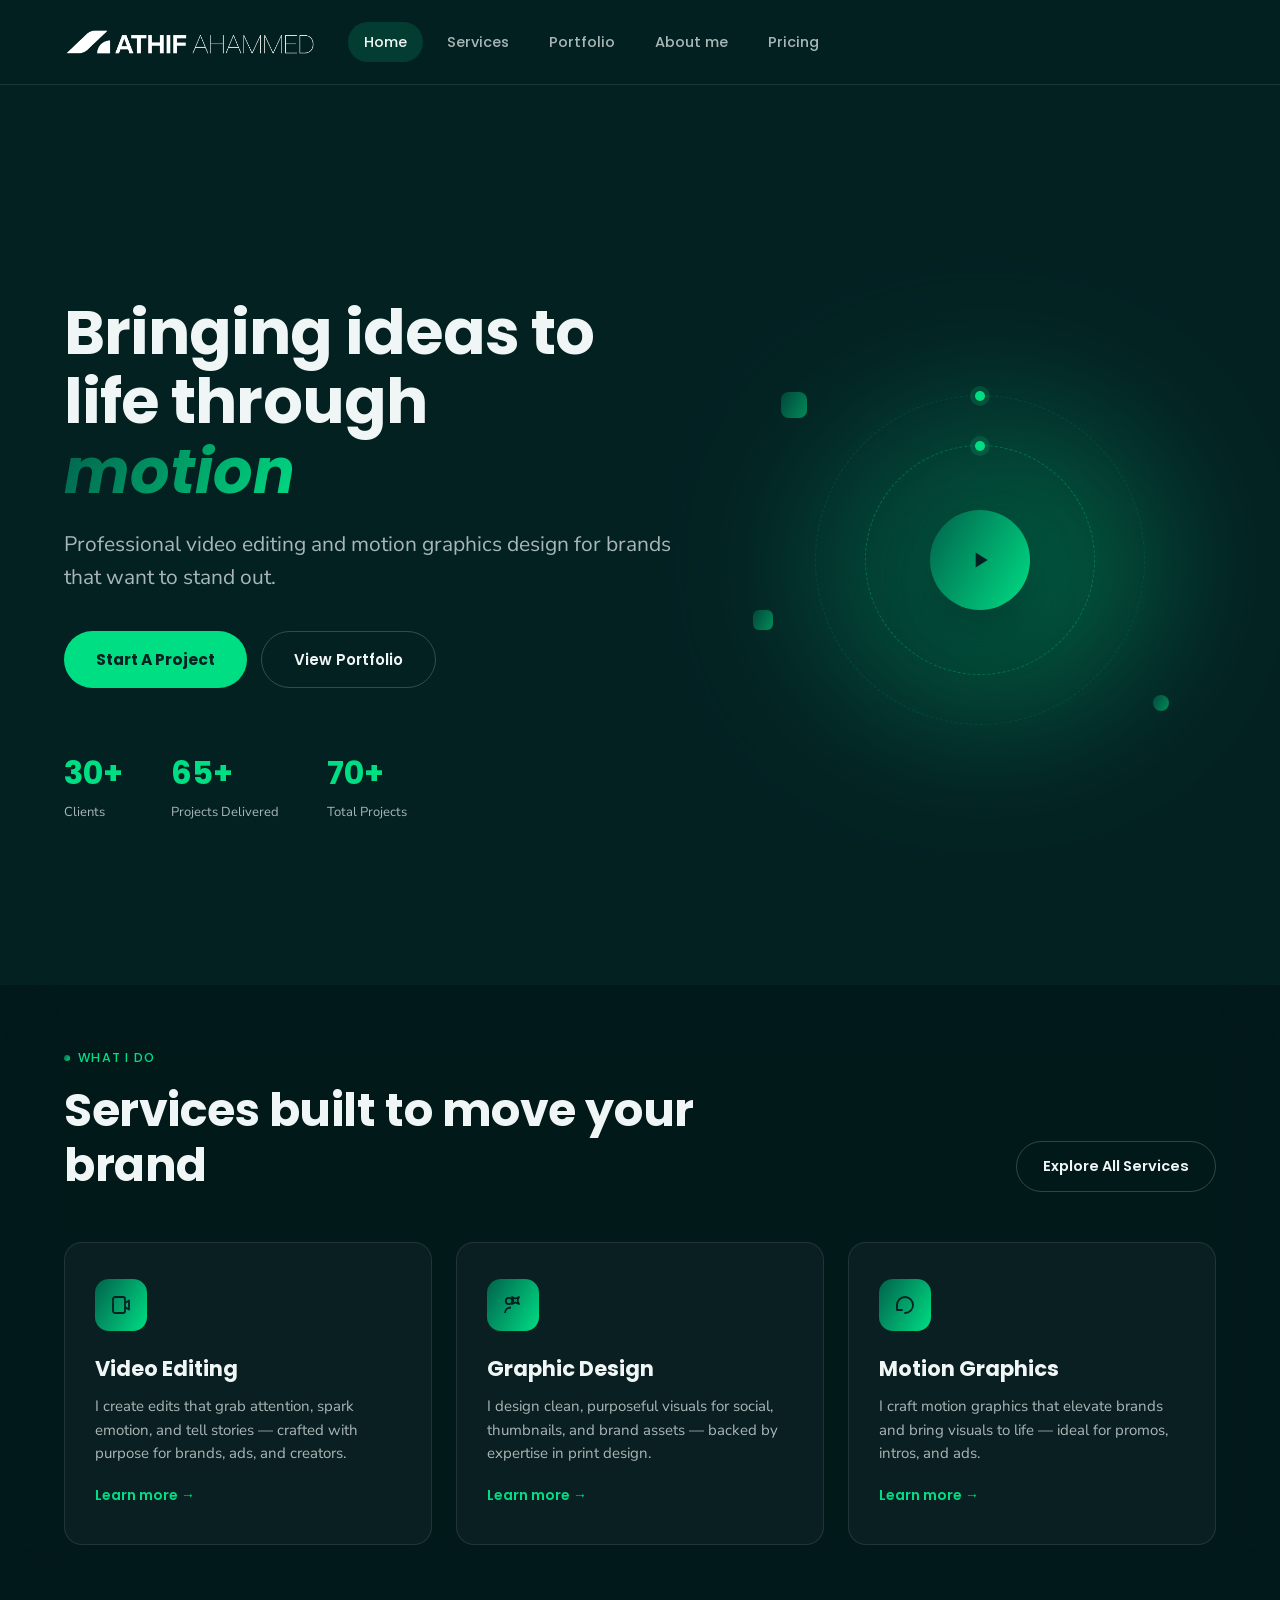
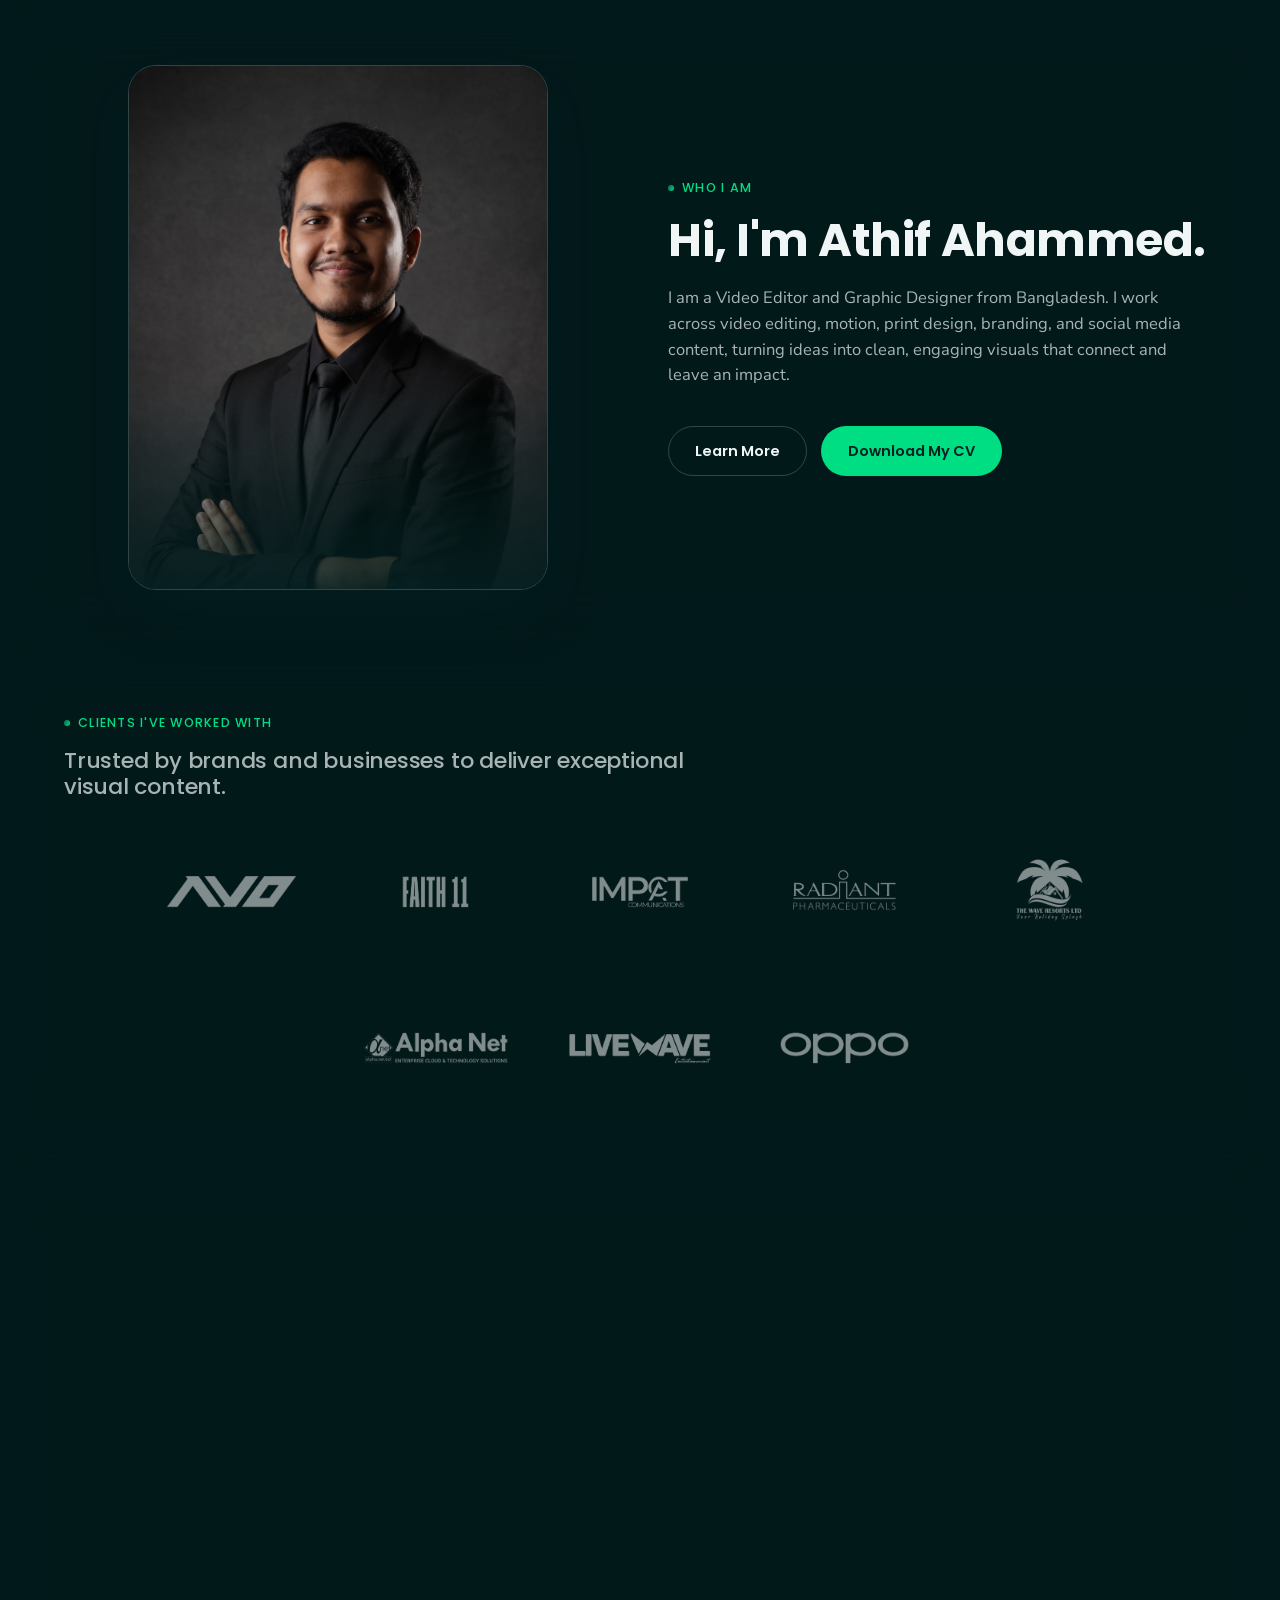
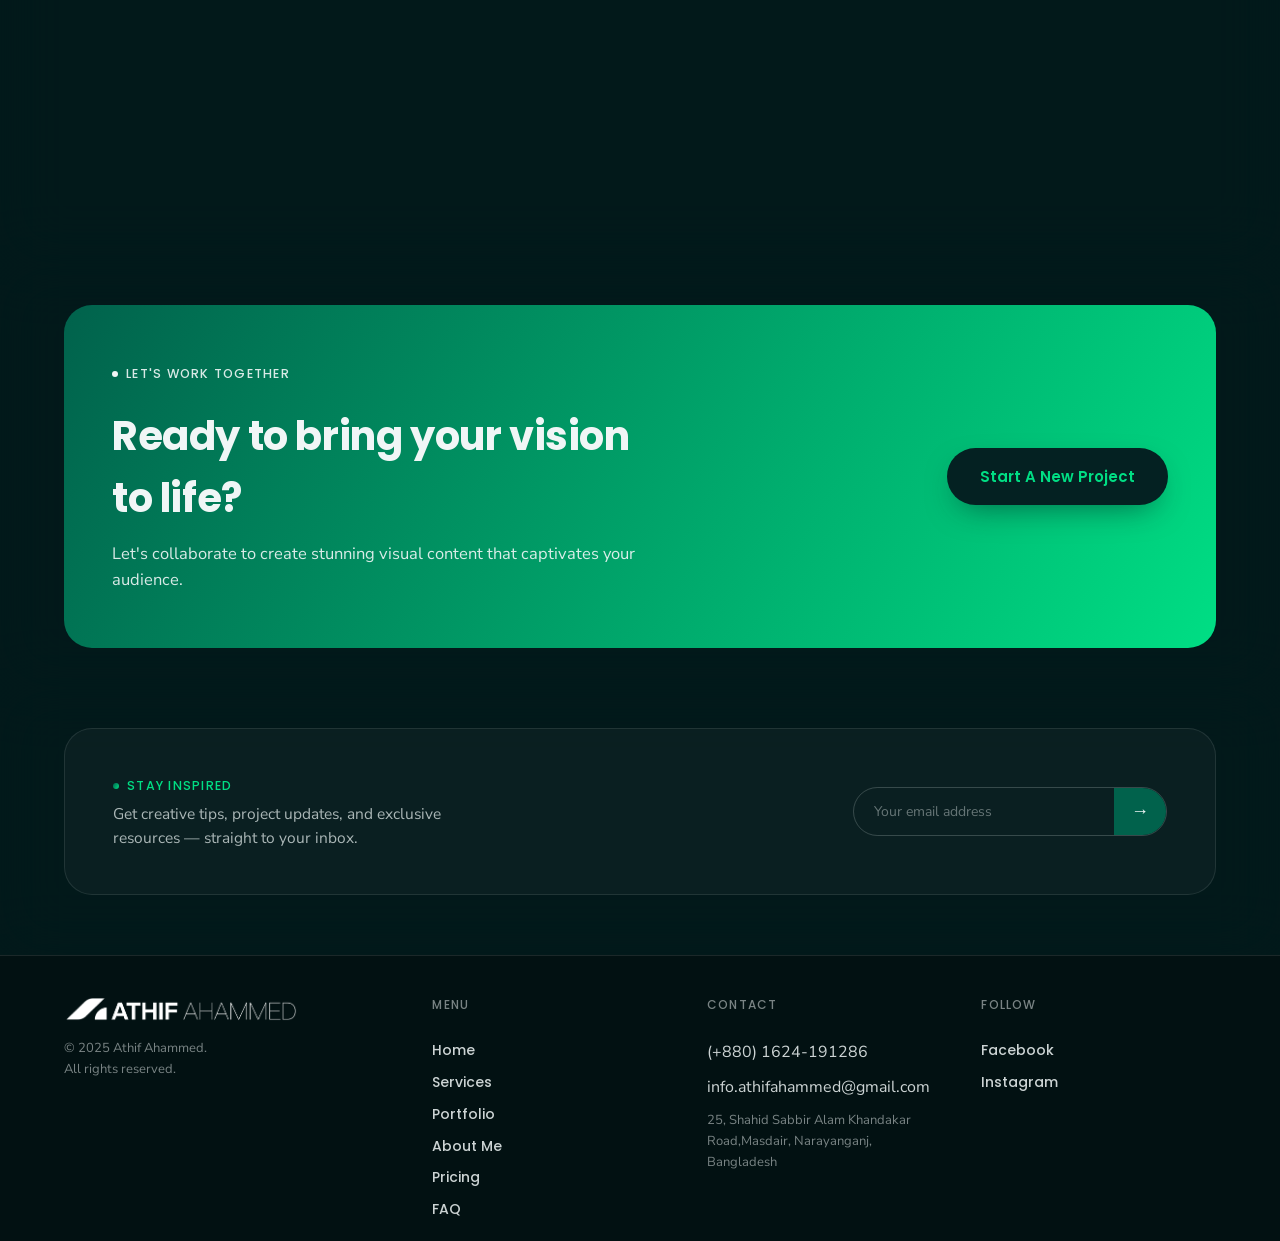
==== commit 7c77f45d: "update index and about" ====
--- a/index.html
+++ b/index.html
@@ -119,7 +119,7 @@
       <div class="who-content">
         <p class="section-eyebrow">Who I Am</p>
         <h2 class="section-title">Hi, I'm Athif Ahammed.</h2>
-        <p class="body-text">I am a passionate Video Editor and Motion Graphic Designer, dedicated to creating visually engaging and impactful content. My expertise lies in crafting professional edits that combine storytelling with dynamic visuals.</p>
+        <p class="body-text">I am a Video Editor and Graphic Designer from Bangladesh. I work across video editing, motion, print design, branding, and social media content, turning ideas into clean, engaging visuals that connect and leave an impact.</p>
 
         <div class="hero-actions">
           <a href="about.html" class="btn btn-outline">Learn More</a>
--- a/styles.css
+++ b/styles.css
@@ -1960,4 +1960,328 @@
   color: var(--c-dark) !important; /* Text dark e thakbe jate clear bujha jay */
   transform: translateY(-4px) !important;
   box-shadow: 0 12px 24px rgba(0, 222, 132, 0.35) !important; /* Green glowing shadow */
+}
+/* ==============================================
+   MOBILE HERO FIX: FIT TO SCREEN FOR GLASS EFFECT
+   ============================================== */
+@media (max-width: 860px) {
+  
+  /* হিরো সেকশনকে যেকোনো মোবাইল স্ক্রিনের (100vh/100svh) মধ্যে পারফেক্টলি ফিট করা */
+  .hero {
+    height: 100vh !important;
+    height: 100svh !important; /* মডার্ন মোবাইলের জন্য */
+    padding: 100px 0 20px !important;
+    display: flex !important;
+    align-items: center !important;
+    overflow: hidden !important;
+  }
+  
+  .hero-grid {
+    display: flex !important;
+    flex-direction: column !important;
+    justify-content: center !important;
+    text-align: center !important;
+    gap: 12px !important; /* গ্যাপ কমানো হয়েছে যাতে স্ক্রিনে জায়গা পায় */
+  }
+
+  /* কন্টেন্টগুলোকে মোবাইলের জন্য একটু ছোট ও সুন্দর করা */
+  .hero-copy { width: 100% !important; }
+  .hero-title { font-size: 32px !important; line-height: 1.2 !important; }
+  .hero-sub { font-size: 14px !important; margin-top: 10px !important; }
+  
+  /* বাটন ফিক্স */
+  .hero-actions { display: flex !important; flex-direction: row !important; justify-content: center !important; margin-top: 15px !important; gap: 10px !important; }
+  .hero-actions .btn { padding: 12px 20px !important; font-size: 14px !important; }
+  
+  /* স্ট্যাটস ফিক্স */
+  .hero-stats-row { display: flex !important; flex-direction: row !important; justify-content: center !important; margin-top: 20px !important; gap: 20px !important; }
+  .stat { border-right: none !important; padding: 0 !important; margin: 0 !important; }
+  .stat-num { font-size: 26px !important; }
+  
+  /* ইলাস্ট্রেশন (সবুজ গোল অংশটা) মোবাইলে ফিট করার জন্য ছোট করা */
+  .hero-illustration { height: 160px !important; width: 100% !important; margin-top: 10px !important; }
+  .orbit-1 { width: 120px !important; height: 120px !important; }
+  .orbit-2 { width: 180px !important; height: 180px !important; }
+  .hero-orb { width: 60px !important; height: 60px !important; margin: -30px 0 0 -30px !important; }
+}/* ==============================================
+   MOBILE HERO ANIMATION BACKGROUND FIX
+   ============================================== */
+@media (max-width: 980px) {
+  .hero-grid {
+    position: relative !important;
+    display: flex !important;
+    flex-direction: column !important;
+    align-items: center !important;
+  }
+
+  /* কন্টেন্ট (টেক্সট, বাটন, স্ট্যাটস) উপরে রাখার জন্য */
+ .hero-copy {
+    text-align: center !important;
+  }
+  .hero-title, .hero-sub {
+    text-align: center !important;
+    margin-left: auto !important;
+    margin-right: auto !important;
+  }
+  /* অ্যানিমেশনটাকে অ্যাবসলিউট করে ঠিক টেক্সটের পেছনে পাঠানো হলো */
+  .hero-illustration {
+    position: absolute !important;
+    top: 20px !important; 
+    left: 50% !important;
+    transform: translateX(-50%) !important;
+    z-index: 0 !important;
+    opacity: 0.25 !important; /* লেখা ক্লিয়ার বোঝার জন্য অপাসিটি কমানো হয়েছে */
+    pointer-events: none !important; /* বাটন ক্লিকে যাতে ঝামেলা না করে */
+    width: 100% !important;
+    height: 350px !important;
+    margin: 0 !important;
+  }
+
+  /* বাটন এবং স্ট্যাটসগুলো সেন্টারে সুন্দর করে সাজানোর জন্য */
+  .hero-actions { 
+    justify-content: center !important; 
+    margin-top: 30px !important; 
+  }
+  .hero-stats-row { 
+    display: flex !important; 
+    flex-wrap: wrap !important; /* র‍্যাপ অন করা হয়েছে যাতে নিচে নামতে পারে */
+    justify-content: center !important; 
+    gap: 30px 0px !important; /* ওপর-নিচে গ্যাপ ৩০পিক্সেল */
+    margin-top: 40px !important; 
+  }
+  
+  .stat { 
+    border: none !important; 
+    padding: 0 !important; 
+    margin: 0 !important; 
+    text-align: center !important; 
+  }
+  
+  /* প্রথম দুটি (30+ এবং 65+) পাশাপাশি থাকবে (50% করে জায়গা নেবে) */
+  .stat:nth-child(1), .stat:nth-child(2) {
+    flex: 0 0 50% !important;
+  }
+  
+  /* ৩য় টা (70+) ফুল উইডথ নিয়ে নিজে নিজে নিচে সেন্টারে বসবে */
+  .stat:nth-child(3) {
+    flex: 0 0 100% !important;
+  }
+}/* ==============================================
+   TABLET HERO SIZE FIX (768px to 980px)
+   ============================================== */
+@media (min-width: 768px) and (max-width: 980px) {
+  
+  /* ১. টেক্সট সাইজ ট্যাবলেটের জন্য বড় করা হলো */
+  .hero-title { font-size: 56px !important; line-height: 1.15 !important; }
+  .hero-sub { font-size: 18px !important; margin-top: 16px !important; max-width: 600px !important; }
+  
+  /* ২. বাটনগুলো বড় করা হলো */
+  .hero-actions { margin-top: 40px !important; gap: 20px !important; }
+  .hero-actions .btn { padding: 16px 36px !important; font-size: 16px !important; }
+  
+  /* ৩. স্ট্যাটসগুলো এক লাইনে ৩টা পাশাপাশি বড় করে বসানো হলো (যেহেতু ট্যাবলেটে প্রচুর জায়গা আছে) */
+  .hero-stats-row { 
+    gap: 60px !important; 
+    margin-top: 60px !important; 
+  }
+  .stat:nth-child(1), .stat:nth-child(2), .stat:nth-child(3) {
+    flex: unset !important; /* মোবাইলের ২+১ লেআউট ট্যাবলেটে বাতিল করে এক লাইনে আনা হলো */
+  }
+  .stat-num { font-size: 42px !important; }
+  .stat-label { font-size: 15px !important; }
+  
+  /* ৪. পেছনের অ্যানিমেশনটা স্ক্রিনের সাথে সামঞ্জস্য রেখে বড় করা হলো */
+  .hero-illustration { 
+    height: 500px !important; 
+    top: -20px !important; 
+    opacity: 0.3 !important; 
+  
+}}/* ==============================================
+   ABOUT PAGE HERO FIX (FINAL: BUTTONS SIDE-BY-SIDE & NO CUTOFF)
+   ============================================== */
+@media (max-width: 980px) {
+  
+  /* height auto করে overflow visible করা হলো যাতে বিন্দুমাত্র কাটা না পড়ে */
+  .section[style*="padding-top: 140px"] {
+    padding: 100px 0 30px !important;
+    min-height: 100vh !important;
+    height: auto !important; 
+    display: flex !important;
+    align-items: center !important;
+    overflow: visible !important; 
+  }
+
+  .hero-split-grid {
+    display: flex !important;
+    flex-direction: column !important;
+    align-items: center !important;
+    text-align: center !important;
+    gap: 16px !important;
+  }
+
+  /* ছবি */
+  .hero-split-image {
+    order: -1 !important;
+    width: 100% !important;
+  }
+  .hero-split-image img {
+    height: 30vh !important; /* স্ক্রিনে সুন্দরভাবে জায়গা করে দেওয়ার জন্য হাইট একটু কমানো হলো */
+    width: auto !important;
+    max-width: 100% !important;
+    margin: 0 auto !important;
+    border-radius: 20px !important;
+    object-fit: cover !important;
+  }
+
+  /* টেক্সট সাইজিং */
+  .hero-split-text { width: 100% !important; }
+  .hero-split-text .section-eyebrow { margin-bottom: 8px !important; }
+  .hero-split-text .hero-title { font-size: 28px !important; line-height: 1.2 !important; margin-bottom: 8px !important; }
+  .hero-split-text .large-text { font-size: 14px !important; line-height: 1.5 !important; margin-bottom: 20px !important; }
+
+  /* বাটন দুটোকে জোর করে পাশাপাশি (Row) বসানোর মাস্টার ফিক্স */
+  .hero-split-text .hero-actions {
+    display: flex !important;
+    flex-direction: row !important;
+    flex-wrap: nowrap !important; /* Wrapping অফ করে দেওয়া হলো যাতে নিচে না নামে */
+    justify-content: center !important;
+    gap: 10px !important;
+    margin-top: 0 !important;
+    width: 100% !important;
+  }
+  
+  .hero-split-text .hero-actions .btn {
+    flex: 1 !important; /* দুটোর উইডথ সমানভাবে ভাগ করে নেবে */
+    width: auto !important;
+    padding: 12px 10px !important;
+    font-size: 13.5px !important;
+    margin: 0 !important;
+    white-space: nowrap !important; /* টেক্সট যেন ভেঙ্গে ২ লাইনে না হয় */
+  }
+}/* ==============================================
+   ABOUT PAGE HERO FIX (TABLET ONLY: 768px to 980px)
+   ============================================== */
+@media (min-width: 768px) and (max-width: 980px) {
+  
+  /* ১. ছবিটা ট্যাবলেটের জন্য একটু বড় করা হলো */
+  .hero-split-image img {
+    height: 40vh !important;
+    max-width: 400px !important;
+  }
+
+  /* ২. টেক্সটগুলো পারফেক্টলি সেন্টারে আনা এবং সাইজ বড় করা */
+  .hero-split-text {
+    max-width: 700px !important;
+    margin: 0 auto !important;
+  }
+  
+  .hero-split-text .hero-title {
+    font-size: 42px !important;
+  }
+  
+  .hero-split-text .large-text {
+    font-size: 18px !important;
+    text-align: center !important;
+    margin-left: auto !important;
+    margin-right: auto !important;
+  }
+
+  /* ৩. বাটনগুলোর স্ট্রেচিং বন্ধ করে স্বাভাবিক সাইজে আনা */
+  .hero-split-text .hero-actions {
+    gap: 20px !important;
+    margin-top: 20px !important;
+  }
+  
+  .hero-split-text .hero-actions .btn {
+    flex: unset !important; /* মোবাইলের স্ট্রেচিং বাতিল করা হলো */
+    width: auto !important;
+    padding: 14px 32px !important;
+    font-size: 16px !important;
+  }
+}/* ==============================================
+   ABOUT PAGE HERO FIX (LAPTOP & DESKTOP)
+   ============================================== */
+@media (min-width: 981px) {
+  
+  /* ল্যাপটপের ছোট হাইটে ফিট করার জন্য উপরের বিশাল প্যাডিং কমানো হলো */
+  .section[style*="padding-top: 140px"] {
+    padding-top: 110px !important;
+    padding-bottom: 20px !important;
+    min-height: 100vh !important;
+    display: flex !important;
+    align-items: center !important;
+  }
+
+  /* ছবিটা যেন স্ক্রিনের হাইটের ৬৫% এর বেশি জায়গা না নেয় */
+  .hero-split-image img {
+    max-height: 65vh !important;
+    width: auto !important;
+    max-width: 100% !important;
+    margin: 0 auto !important;
+    border-radius: 24px !important;
+    object-fit: cover !important; /* ছবির ন্যাচারাল শেপ ঠিক রাখার জন্য */
+  }
+}/* ==============================================
+   PRICING PAGE GLASS EFFECT SHADOW FIX (ALL DEVICES)
+   ============================================== */
+.pricing-content-wrapper {
+  box-shadow: none !important; /* ডেস্কটপ, ট্যাবলেট, মোবাইল সব জায়গা থেকে কালো শ্যাডো রিমুভ করা হলো */
+}/* ==============================================
+   MOBILE & TABLET NAVIGATION & GLASS DROPDOWN FIX
+   ============================================== */
+@media (max-width: 980px) {
+  
+  /* ১. হেডারটাকে একদম উপরে স্টিক করে রাখা হলো */
+  .site-header {
+    position: sticky !important;
+    top: 0 !important;
+    z-index: 9999 !important;
+    background: rgba(2, 17, 18, 0.95) !important; /* আপনার অরিজিনাল ডার্ক কালার */
+    backdrop-filter: blur(20px) !important;
+    -webkit-backdrop-filter: blur(20px) !important;
+    border-bottom: 1px solid rgba(255, 255, 255, 0.08) !important
+
+  /* ১. হেডার বার ফিক্স এবং রাইট কর্নারে আইকন ঠেলে দেওয়া */
+  .site-header {
+    background: rgba(2, 17, 18, 0.65) !important;
+    backdrop-filter: blur(20px) !important;
+    -webkit-backdrop-filter: blur(20px) !important;
+    position: relative !important;
+    z-index: 999 !important;
+  }
+
+  .header-row {
+    display: flex !important;
+    justify-content: space-between !important;
+    align-items: center !important;
+    width: 100% !important;
+    padding: 0 20px !important;
+  }
+
+  .nav-toggle {
+    margin-left: auto !important;
+    margin-right: -8px !important;
+  }
+
+  /* ২. ড্রপডাউন মেনু গ্লাস ইফেক্ট (গ্যারান্টিড ব্লার ও ট্রান্সপারেন্সি সহ) */
+  .site-header nav,
+  #main-nav {
+    transition: all 0.3s ease-in-out !important;
+  }
+
+  .site-header nav.open,
+  #main-nav.open {
+    background: rgba(2, 17, 18, 0.82) !important;
+    backdrop-filter: blur(25px) !important;
+    -webkit-backdrop-filter: blur(25px) !important;
+    border-bottom: 1px solid rgba(255, 255, 255, 0.1) !important;
+    position: absolute !important;
+    top: 100% !important;
+    left: 0 !important;
+    right: 0 !important;
+    width: 100% !important;
+    padding: 25px 20px !important;
+    box-shadow: 0 20px 40px rgba(0, 0, 0, 0.5) !important;
+    z-index: 998 !important;
+  }
 }
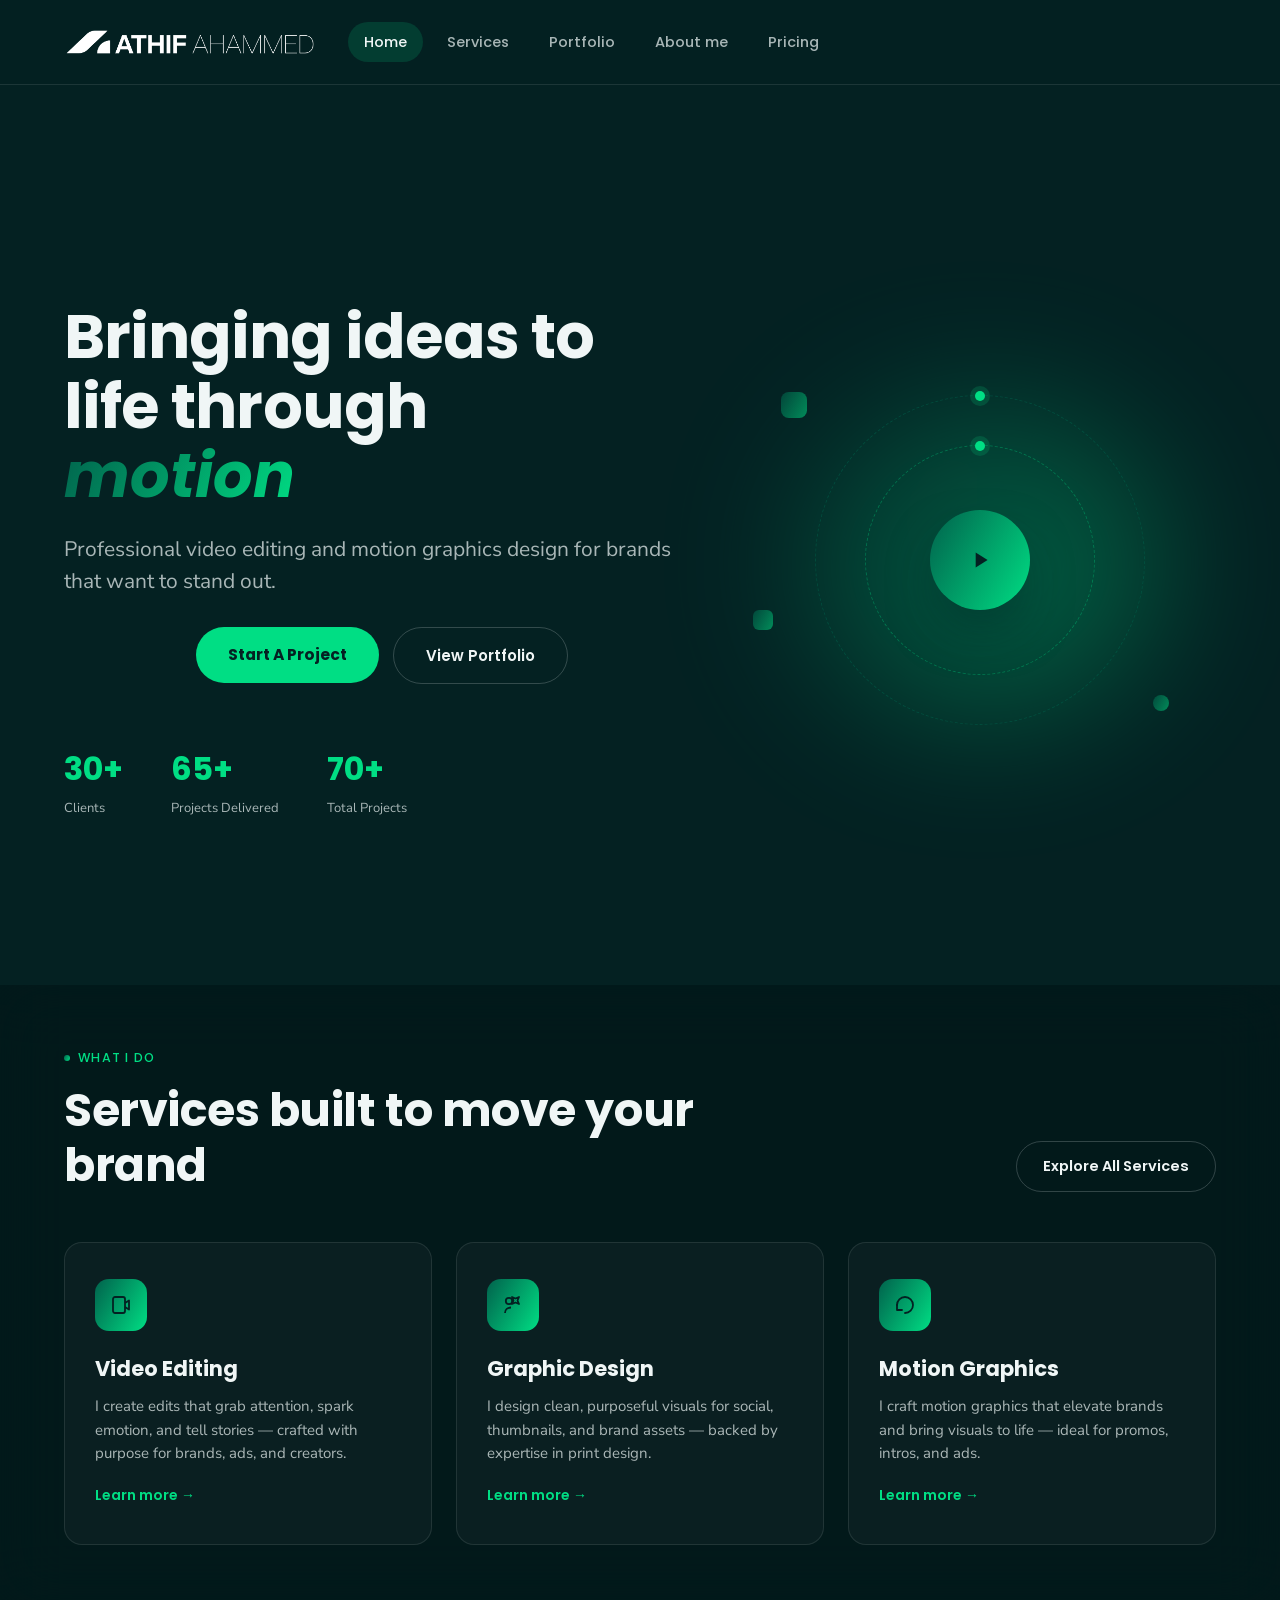
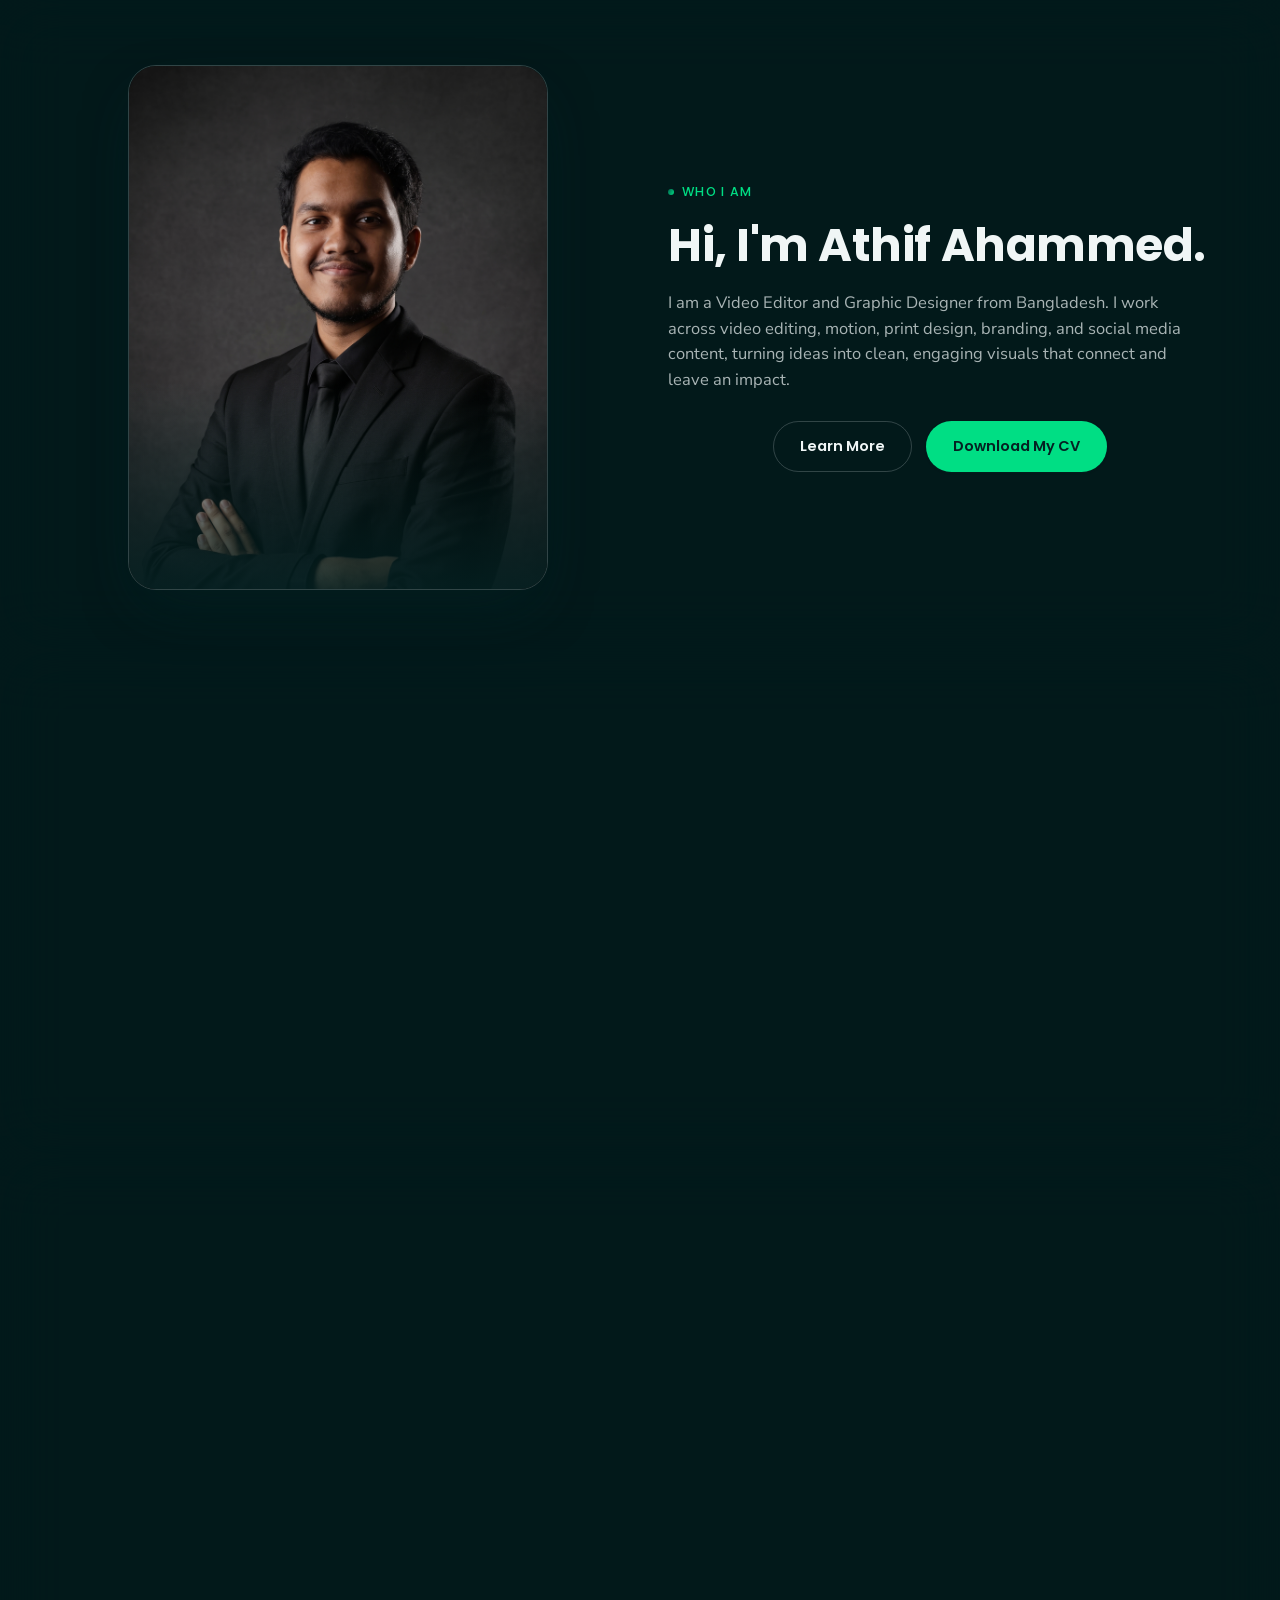
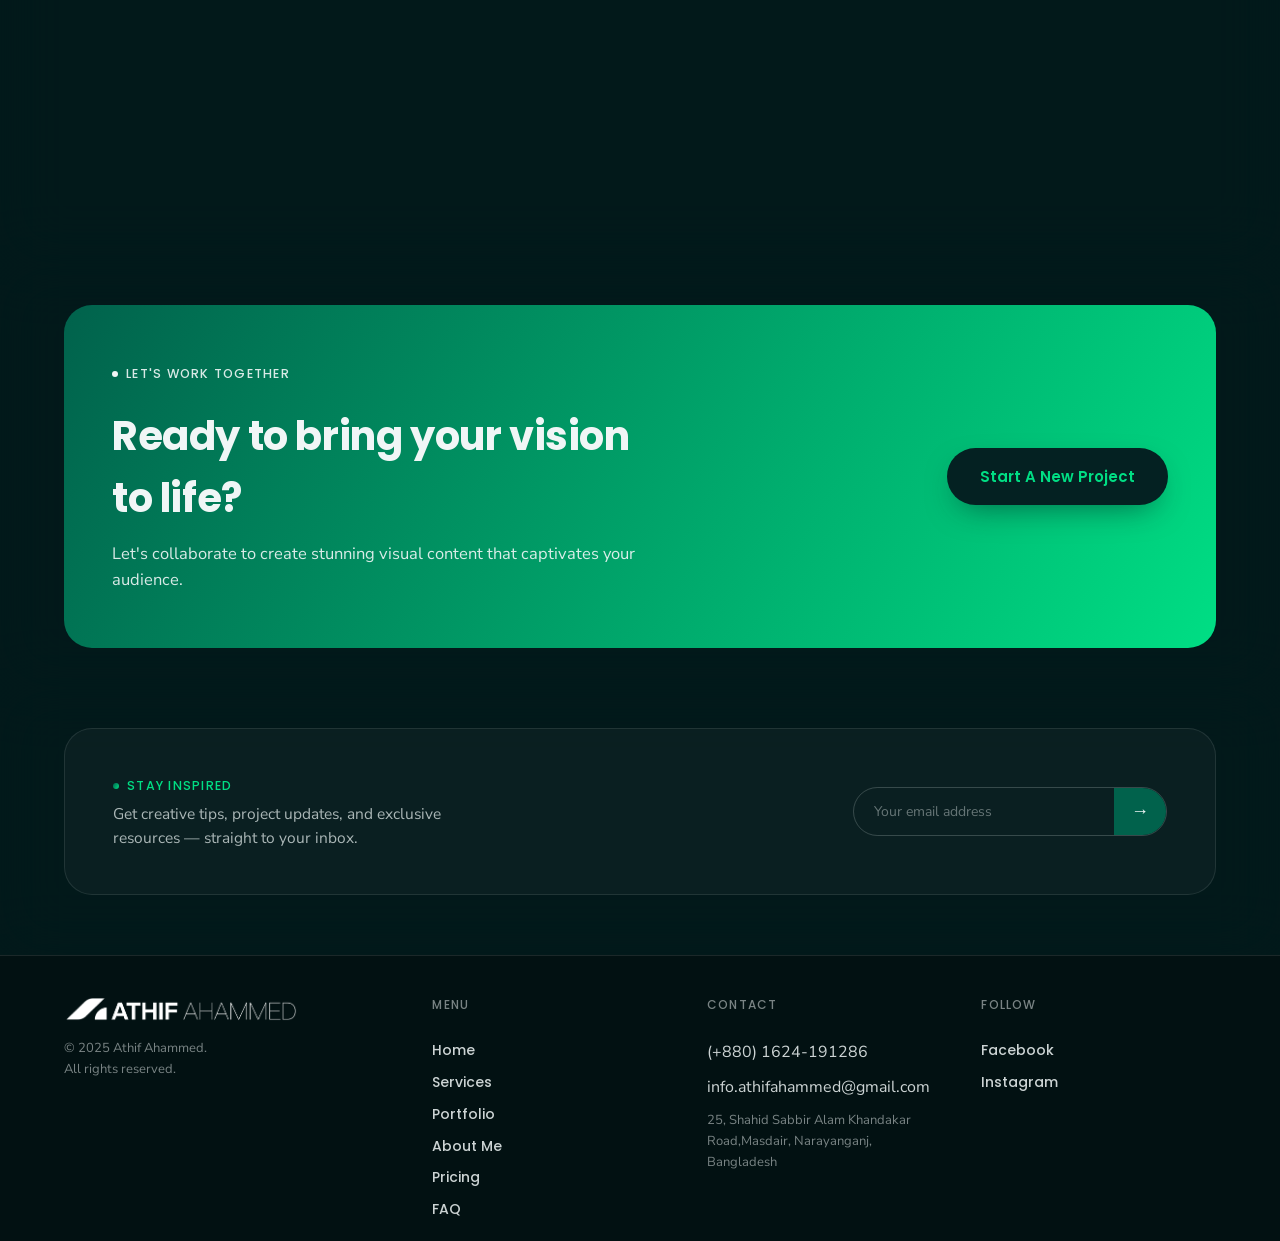
==== commit 71e2969e: "update pricing and pricing button" ====
--- a/index.html
+++ b/index.html
@@ -22,7 +22,7 @@
       <a href="services-overview.html">Services</a>
       <a href="portfolio.html">Portfolio</a>
       <a href="about.html">About me</a>
-      <a href="service.html">Pricing</a>
+      <a href="pricing.html">Pricing</a>
     </nav>
 
     
@@ -353,7 +353,7 @@
       <a href="services-overview.html">Services</a>
       <a href="portfolio.html">Portfolio</a>
       <a href="about.html">About Me</a>
-      <a href="service.html">Pricing</a>
+      <a href="pricing.html">Pricing</a>
       <a href="faq.html">FAQ</a>
     </div>
 
--- a/styles.css
+++ b/styles.css
@@ -2239,16 +2239,7 @@
     background: rgba(2, 17, 18, 0.95) !important; /* আপনার অরিজিনাল ডার্ক কালার */
     backdrop-filter: blur(20px) !important;
     -webkit-backdrop-filter: blur(20px) !important;
-    border-bottom: 1px solid rgba(255, 255, 255, 0.08) !important
-
-  /* ১. হেডার বার ফিক্স এবং রাইট কর্নারে আইকন ঠেলে দেওয়া */
-  .site-header {
-    background: rgba(2, 17, 18, 0.65) !important;
-    backdrop-filter: blur(20px) !important;
-    -webkit-backdrop-filter: blur(20px) !important;
-    position: relative !important;
-    z-index: 999 !important;
-  }
+    border-bottom: 1px solid rgba(255, 255, 255, 0.08) !important}
 
   .header-row {
     display: flex !important;
@@ -2284,4 +2275,41 @@
     box-shadow: 0 20px 40px rgba(0, 0, 0, 0.5) !important;
     z-index: 998 !important;
   }
+}/* ==============================================
+   START/CONTACT PAGE: VIEW PRICING BUTTON FIX
+   ============================================== */
+.hero-actions {
+  display: flex;
+  justify-content: center;
+  align-items: center;
+  margin-top: 25px;
+}
+
+/* সেকেন্ডারি বাটন স্টাইল (যদি অলরেডি ক্লাসে থাকে তবে ওভাররাইড হবে) */
+.btn-secondary {
+  background: transparent !important;
+  color: #fff !important;
+  border: 1px solid rgba(255, 255, 255, 0.2) !important;
+  padding: 12px 28px !important;
+  border-radius: 30px !important;
+  font-weight: 500 !important;
+  transition: all 0.3s ease !important;
+  text-decoration: none !important;
+}
+
+.btn-secondary:hover {
+  background: rgba(255, 255, 255, 0.1) !important;
+  border-color: #00f074 !important;
+  color: #00f074 !important;
+}
+
+/* মোবাইল ও ট্যাবলেটের জন্য ছোট স্ক্রিন অপটিমাইজেশন */
+@media (max-width: 980px) {
+  .hero-actions {
+    margin-top: 20px !important;
+  }
+  .btn-secondary {
+    padding: 10px 22px !important;
+    font-size: 14px !important;
+  }
 }
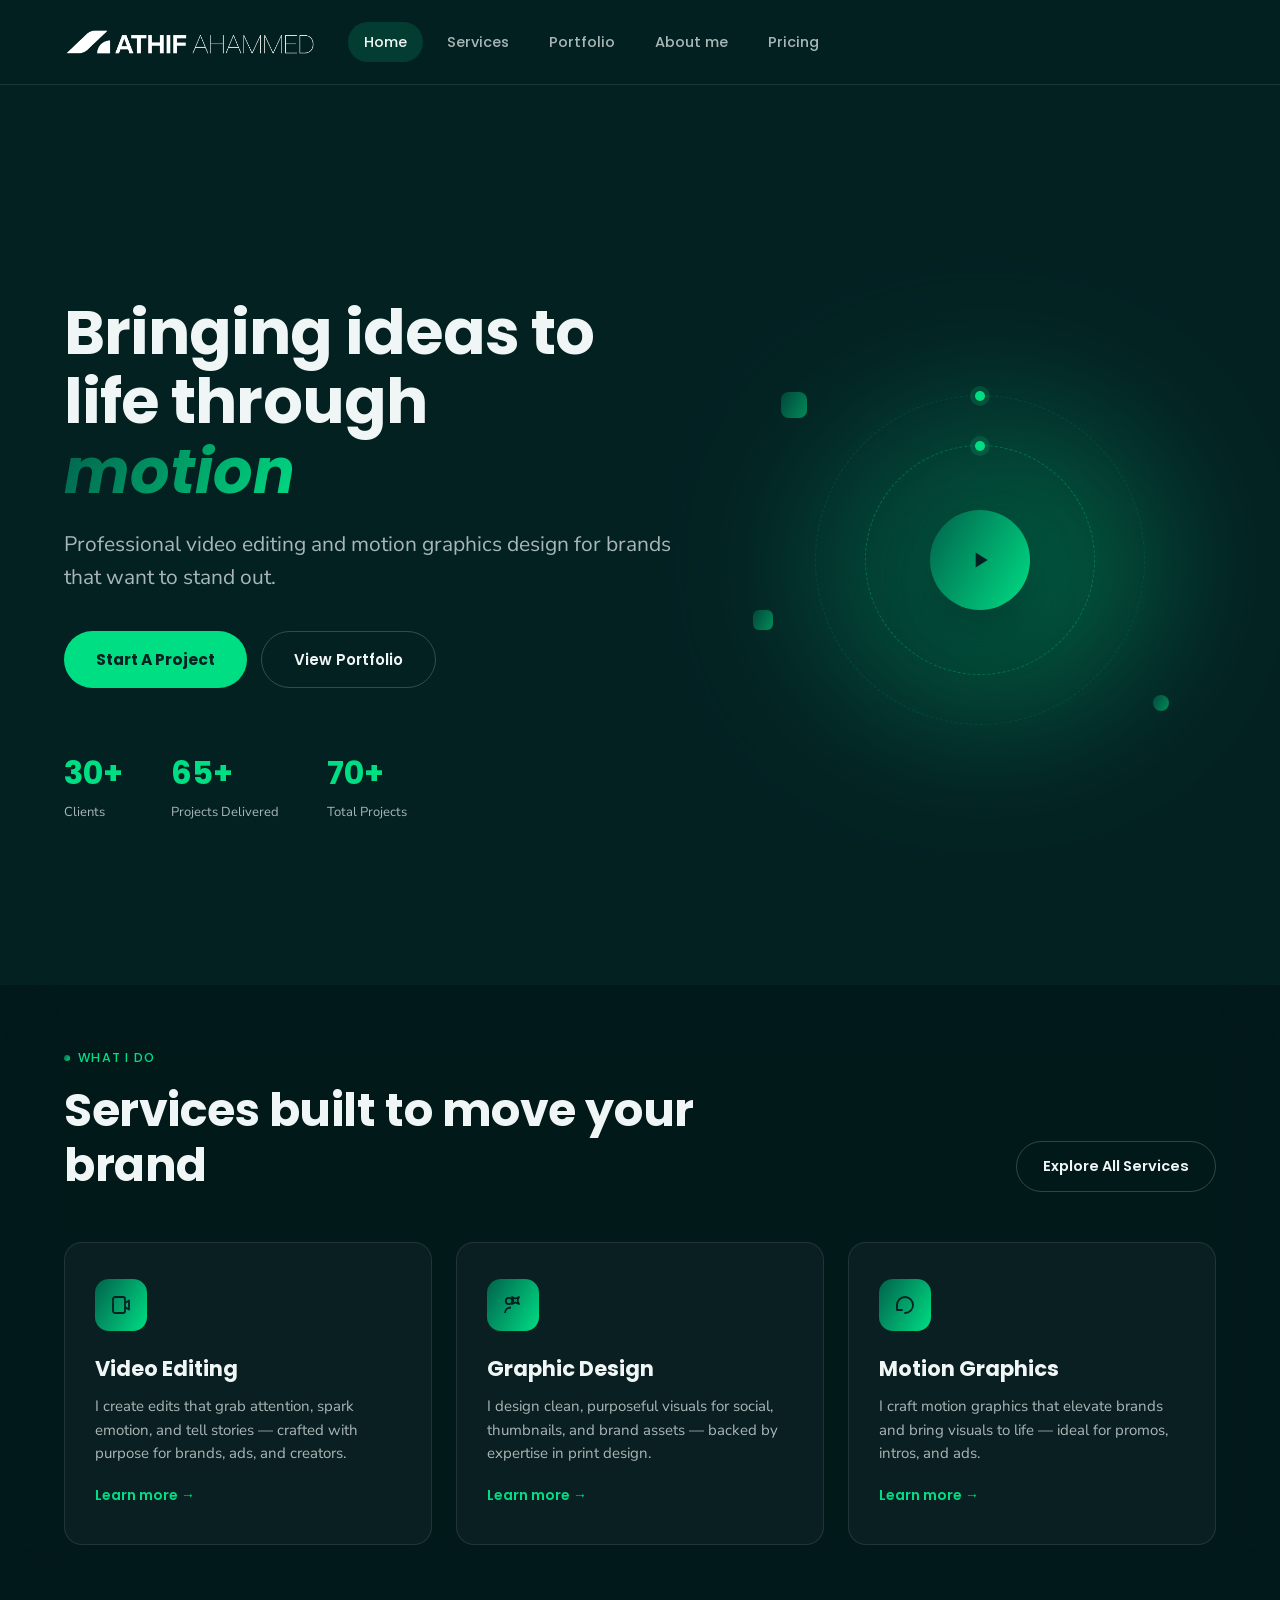
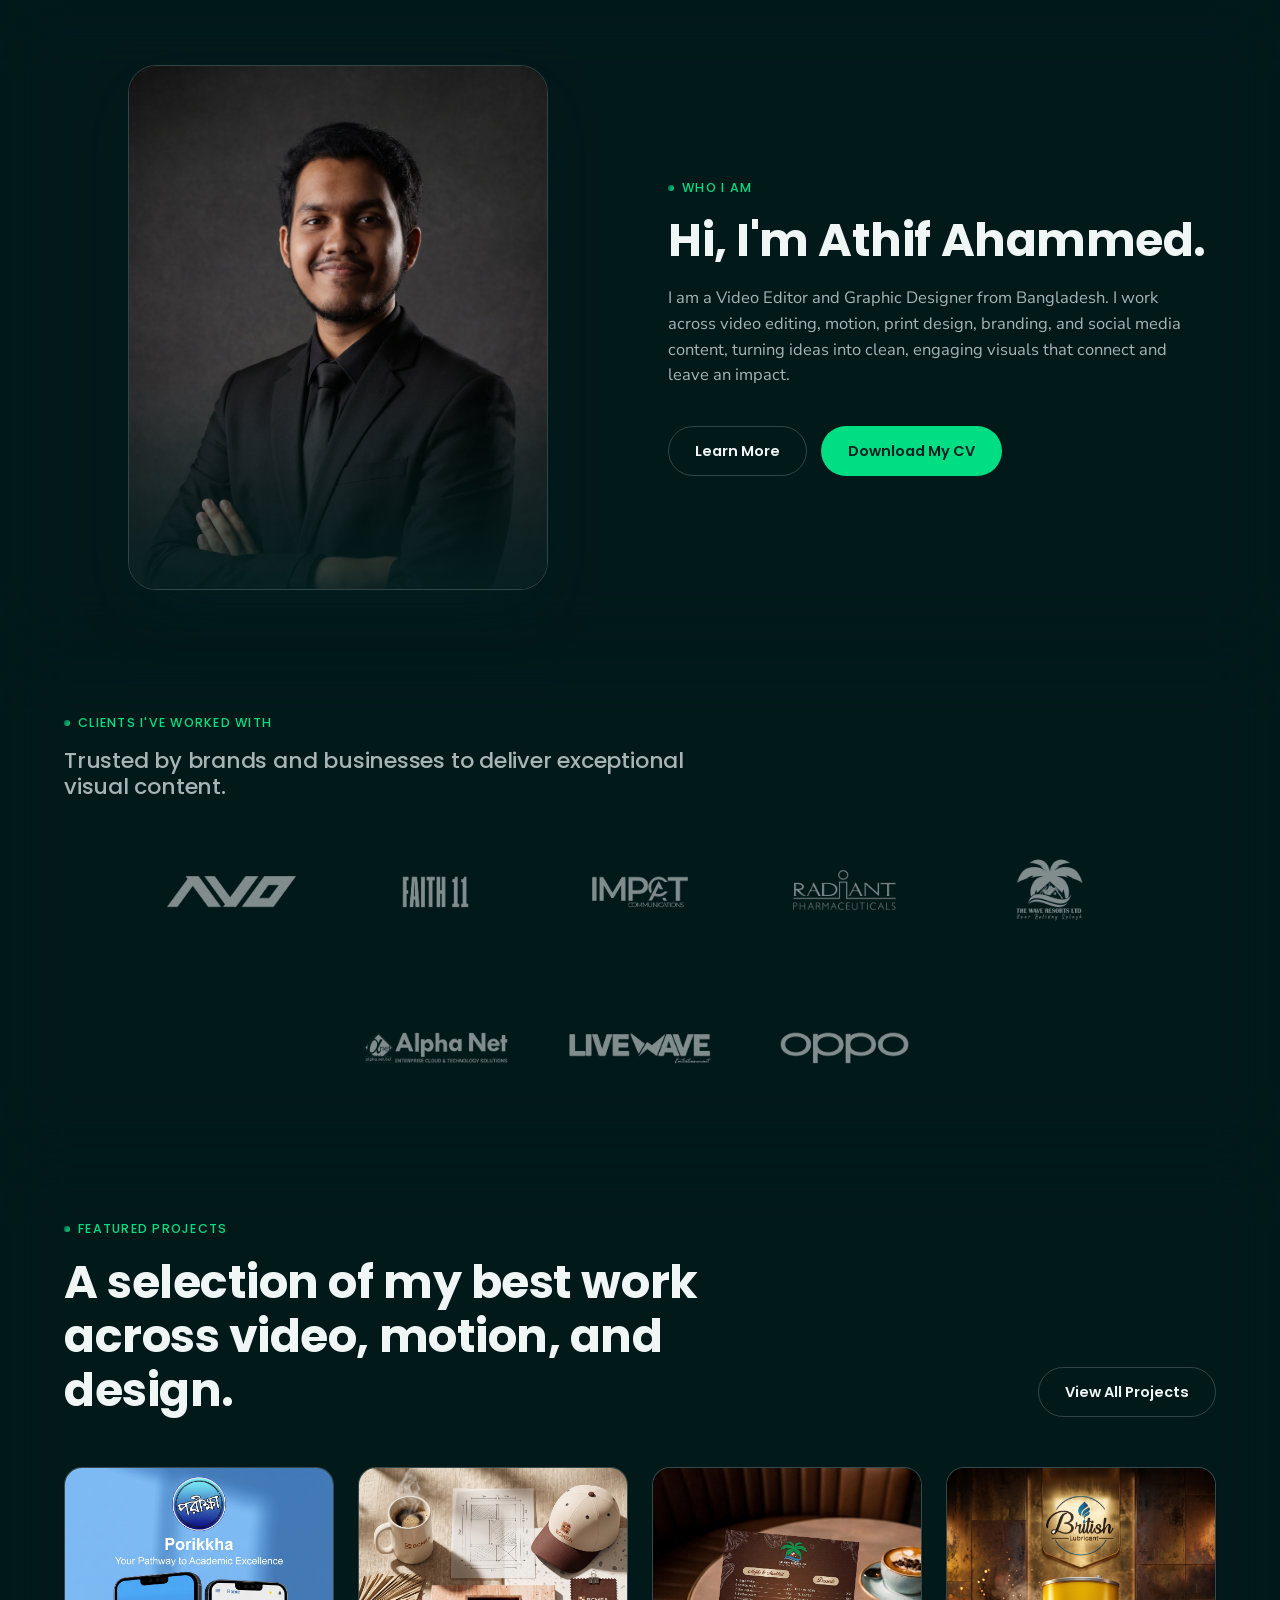
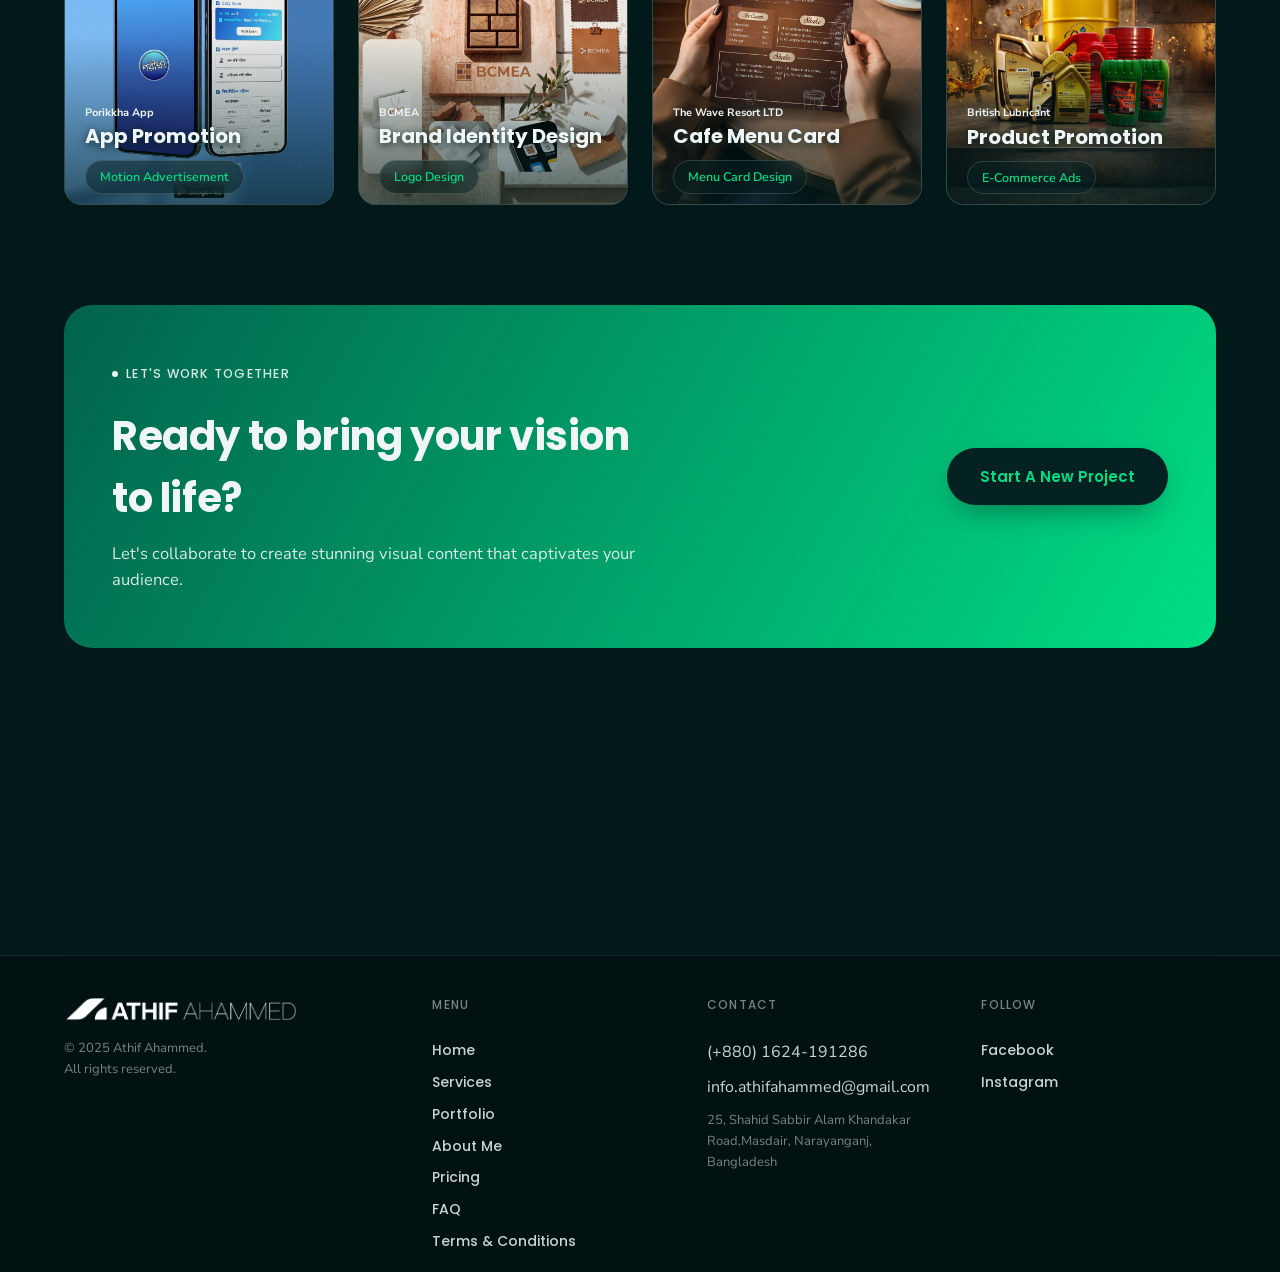
==== commit eab6e0b0: "update" ====
--- a/index.html
+++ b/index.html
@@ -355,6 +355,7 @@
       <a href="about.html">About Me</a>
       <a href="pricing.html">Pricing</a>
       <a href="faq.html">FAQ</a>
+      <a href="terms.html">Terms &amp; Conditions</a>
     </div>
 
     <div class="footer-col">
--- a/styles.css
+++ b/styles.css
@@ -2278,14 +2278,7 @@
 }/* ==============================================
    START/CONTACT PAGE: VIEW PRICING BUTTON FIX
    ============================================== */
-.hero-actions {
-  display: flex;
-  justify-content: center;
-  align-items: center;
-  margin-top: 25px;
-}
-
-/* সেকেন্ডারি বাটন স্টাইল (যদি অলরেডি ক্লাসে থাকে তবে ওভাররাইড হবে) */
+/* সেকেন্ডারি বাটন স্টাইল (প্রাইসিং পেজে যাওয়ার বাটন) */
 .btn-secondary {
   background: transparent !important;
   color: #fff !important;
@@ -2305,11 +2298,15 @@
 
 /* মোবাইল ও ট্যাবলেটের জন্য ছোট স্ক্রিন অপটিমাইজেশন */
 @media (max-width: 980px) {
-  .hero-actions {
-    margin-top: 20px !important;
-  }
   .btn-secondary {
     padding: 10px 22px !important;
     font-size: 14px !important;
   }
+}/* ==============================================
+   PORTFOLIO TABS LEFT ALIGN (MOBILE & TABLET)
+   ============================================== */
+@media (max-width: 980px) {
+  .portfolio-tabs {
+    justify-content: flex-start !important; /* বাটনগুলোকে বাম পাশে ঠেলে দেওয়া হলো */
+  }
 }
